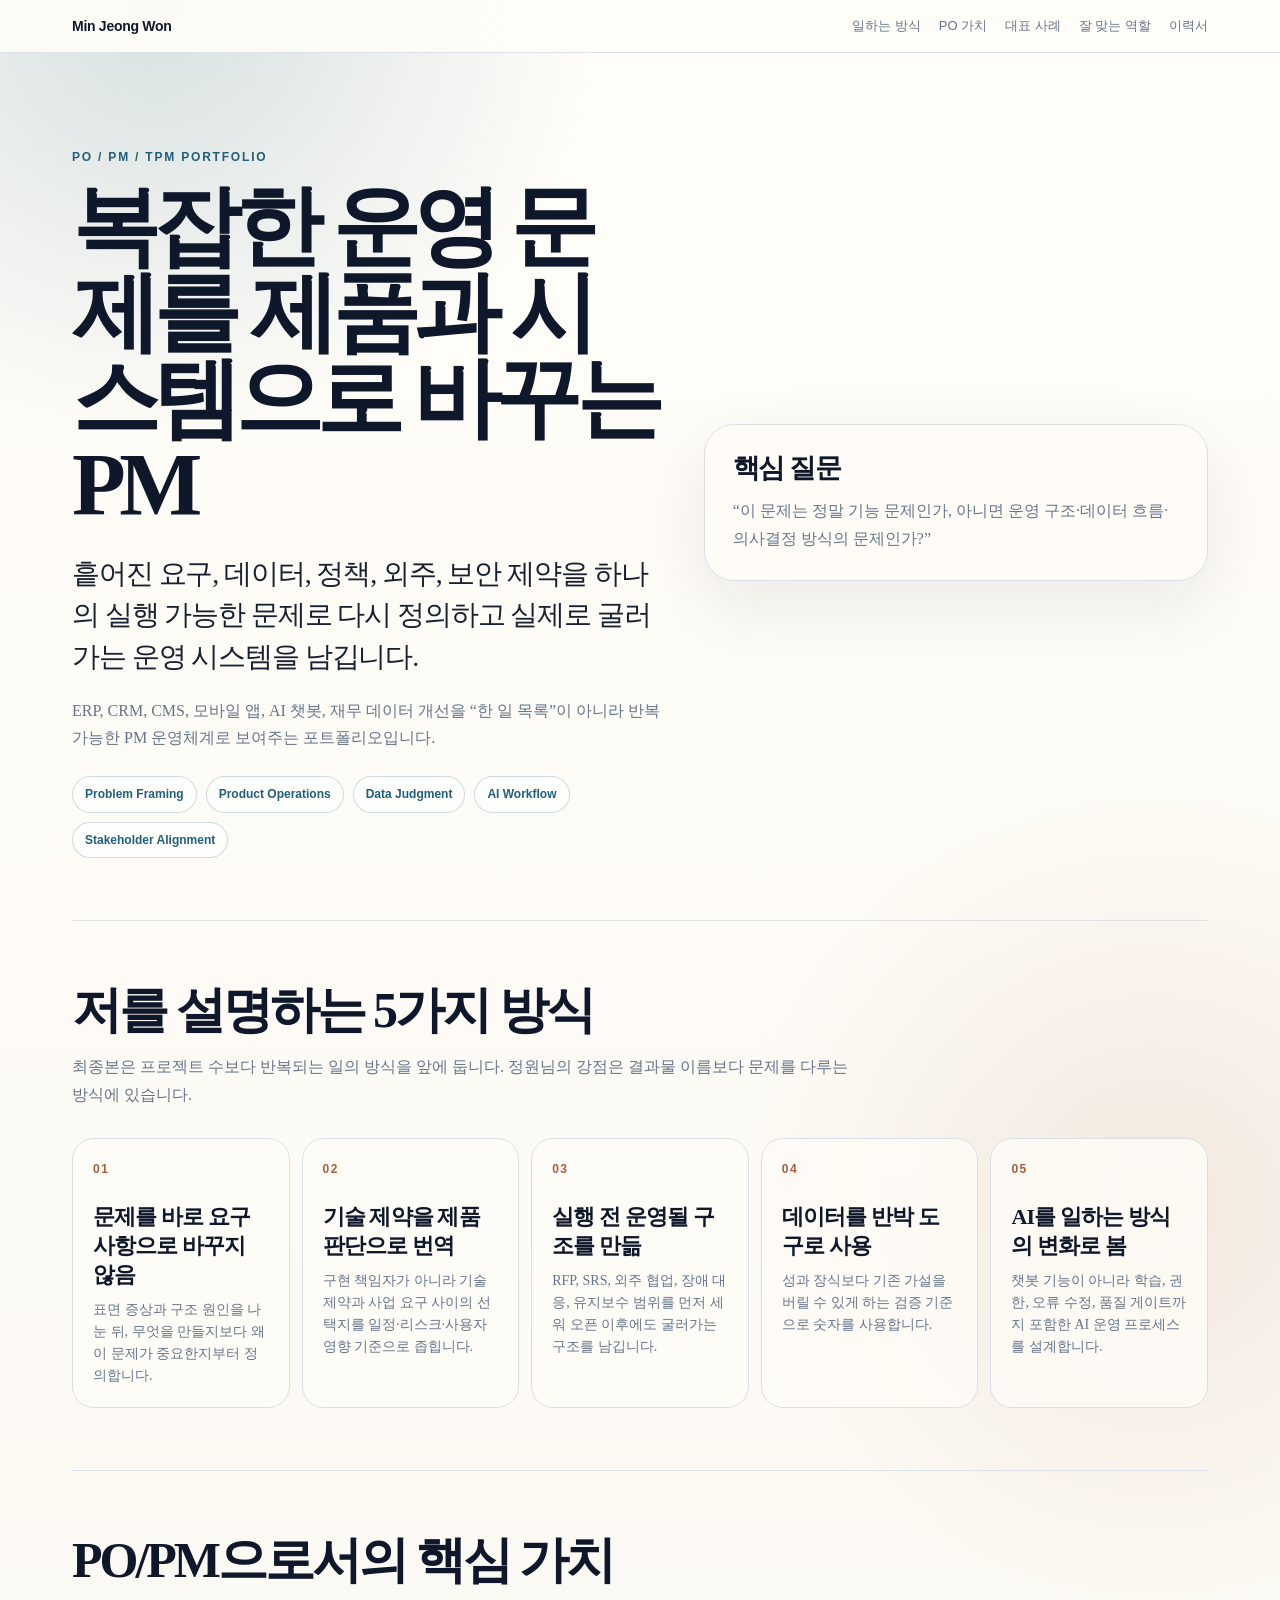
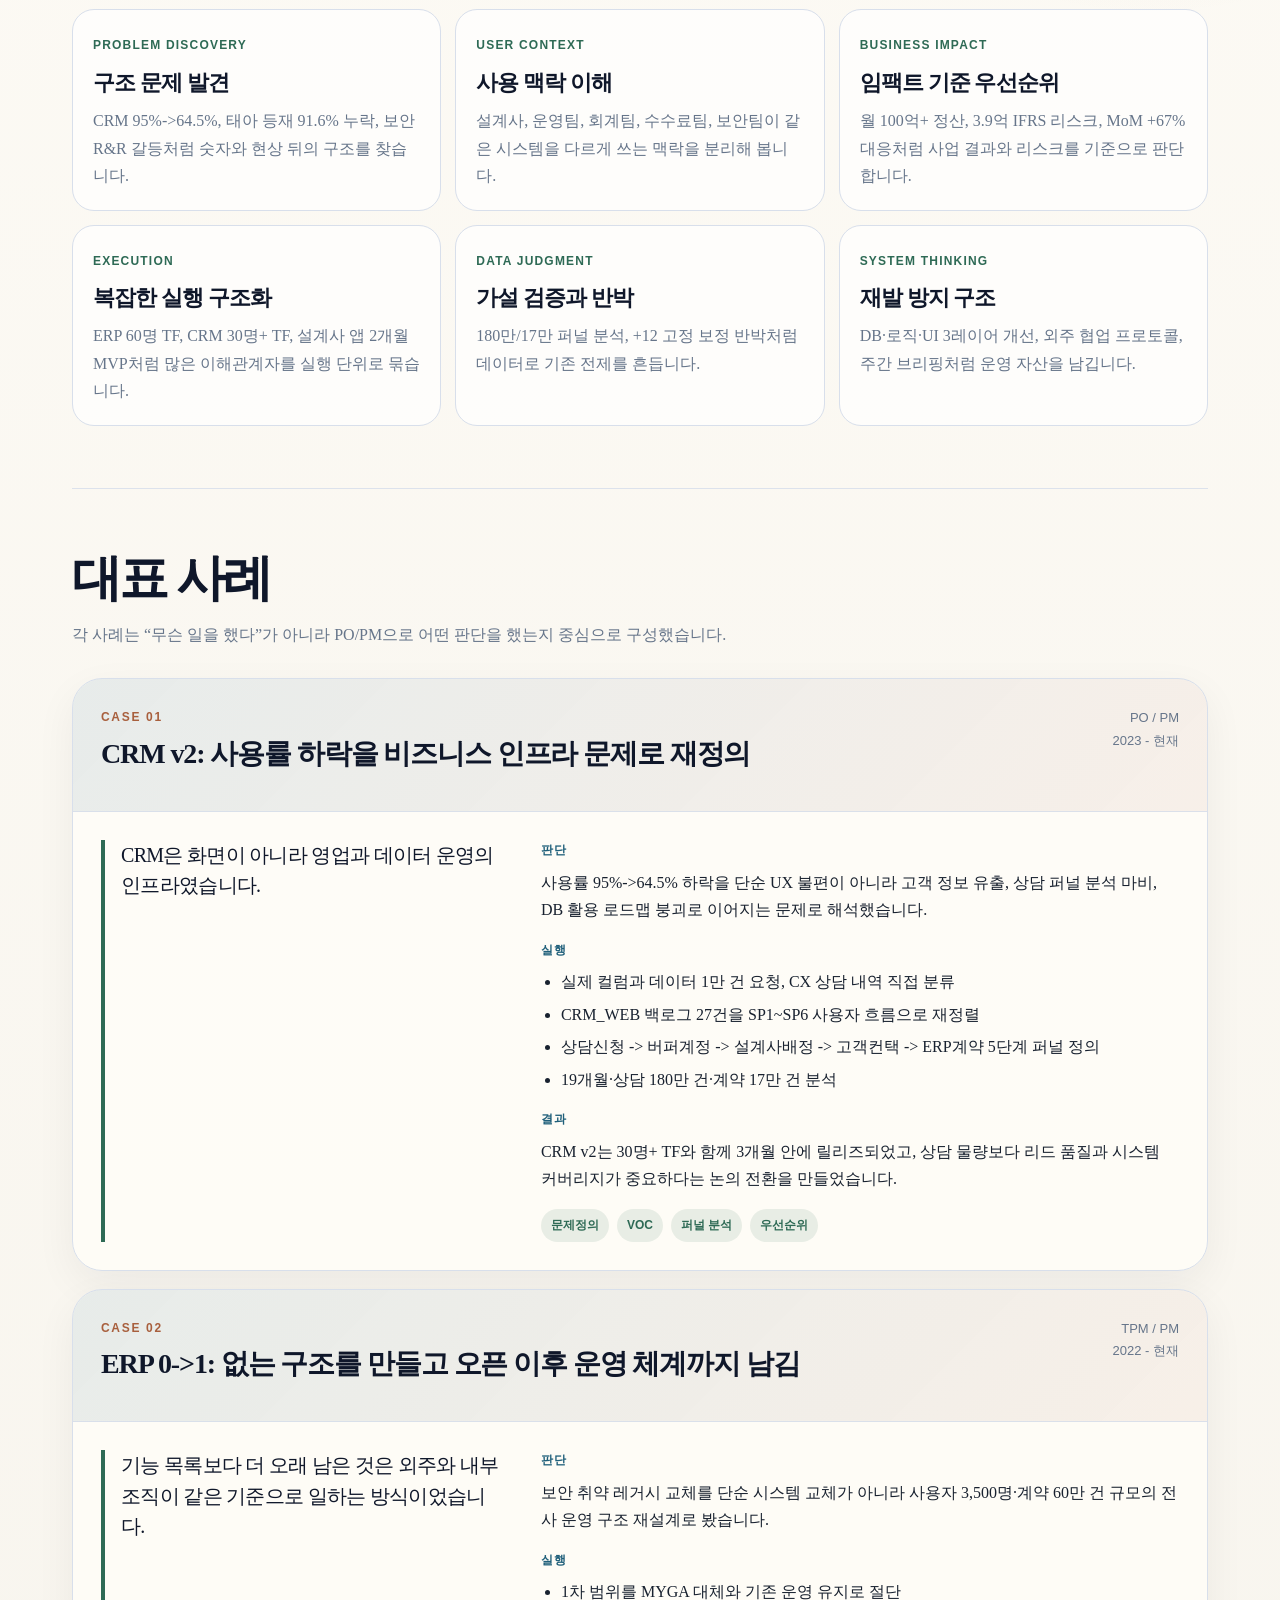
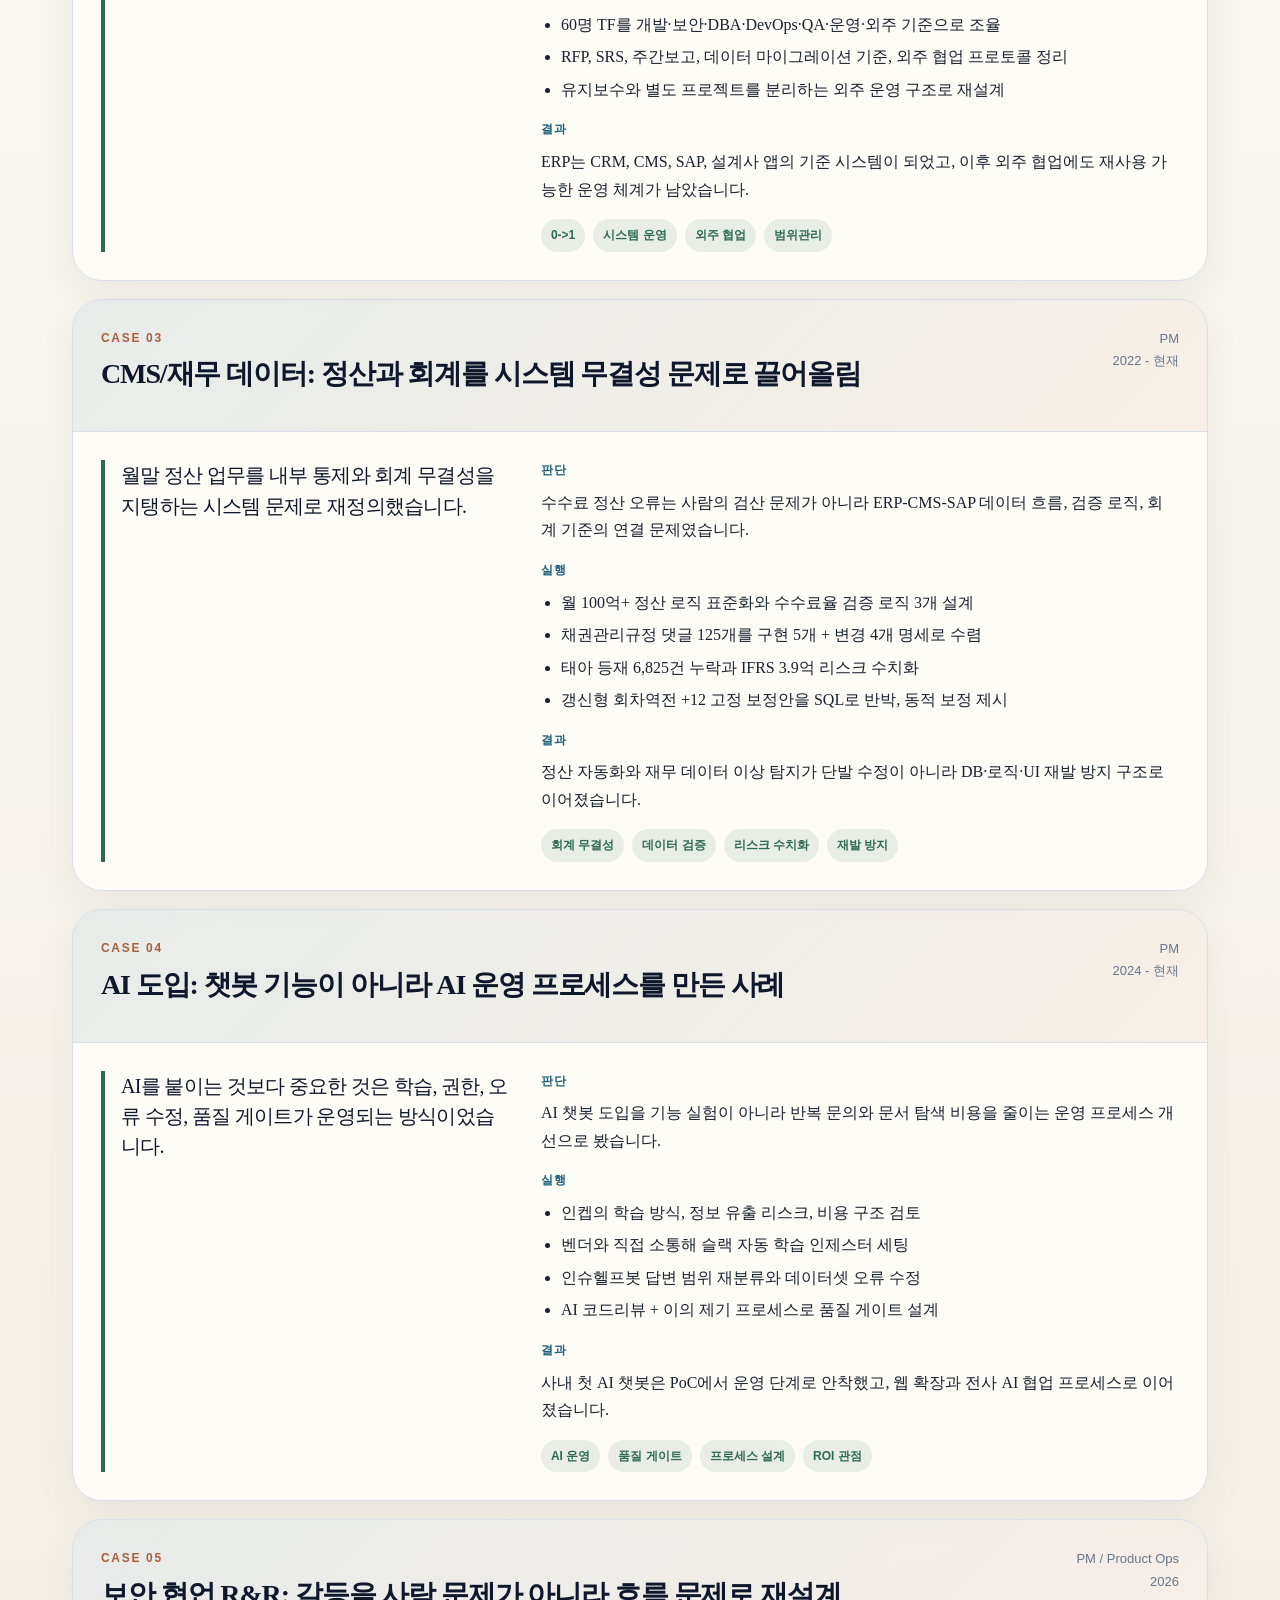
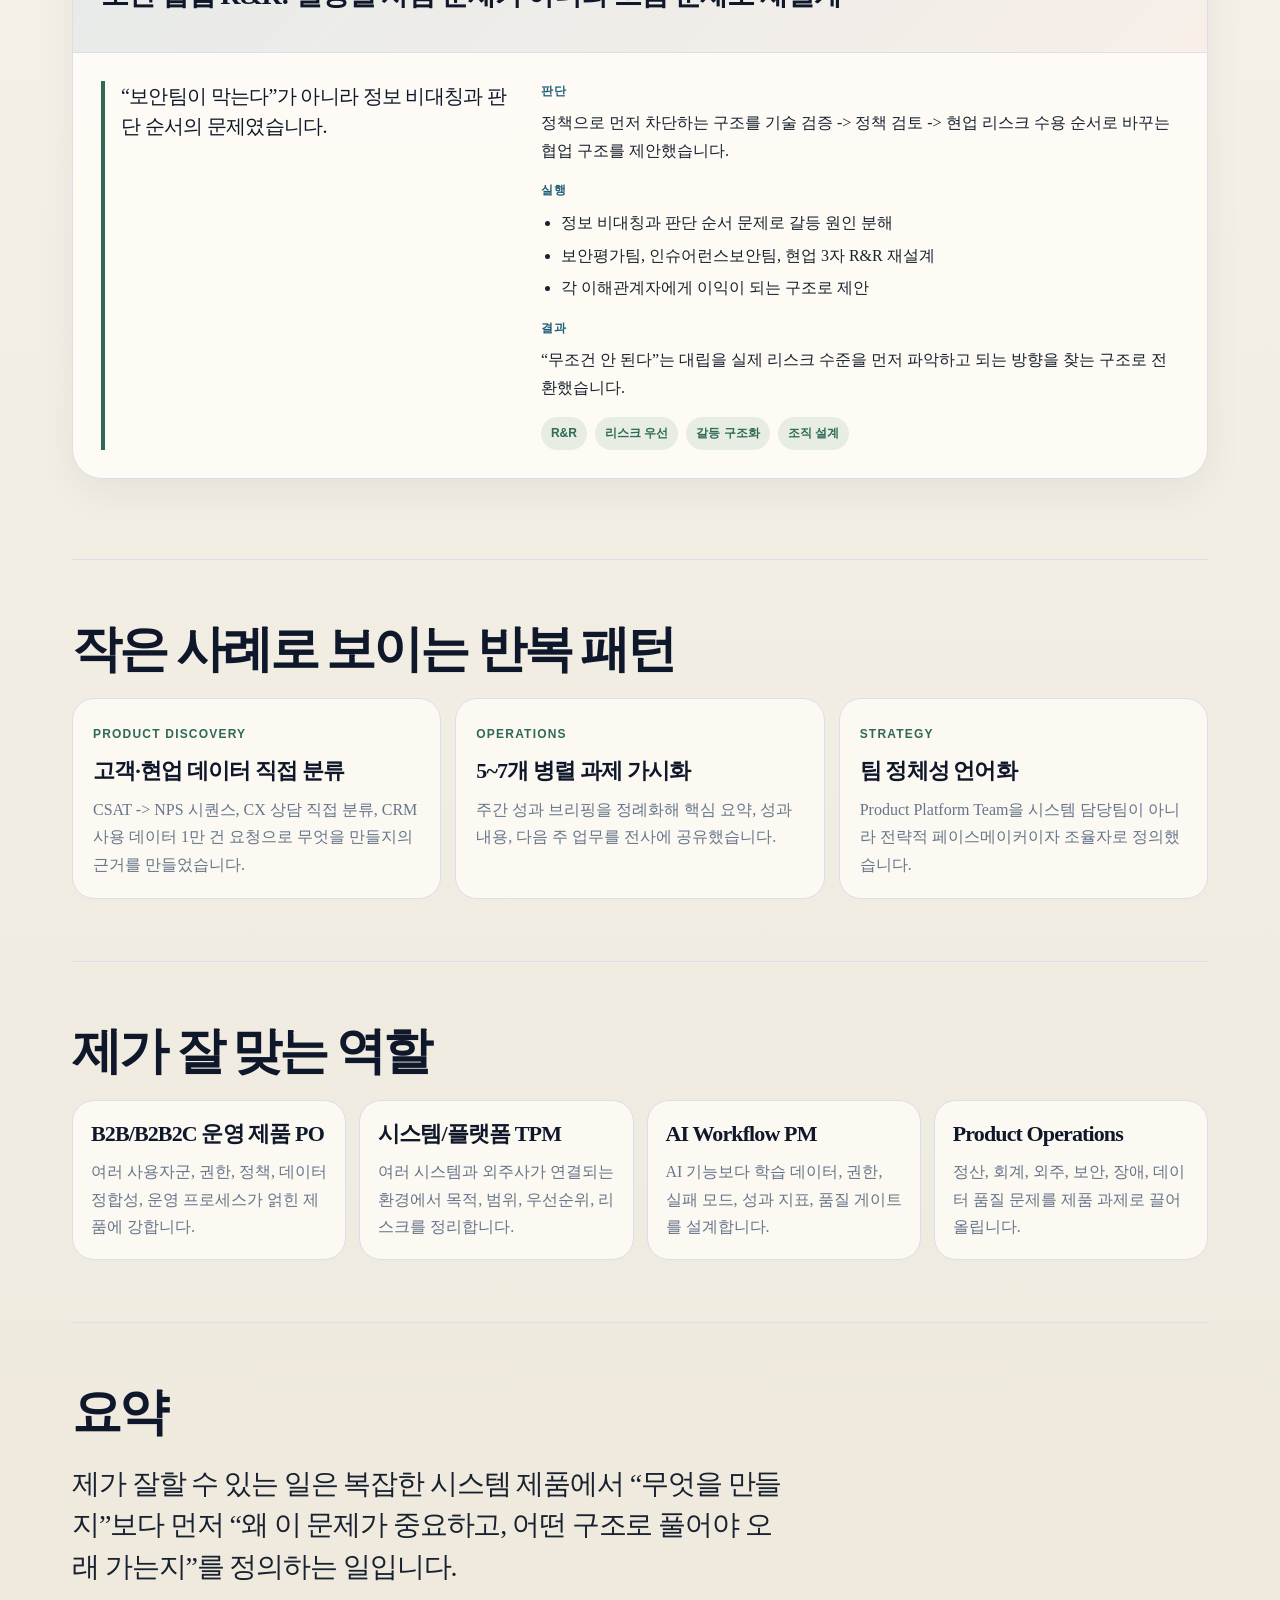
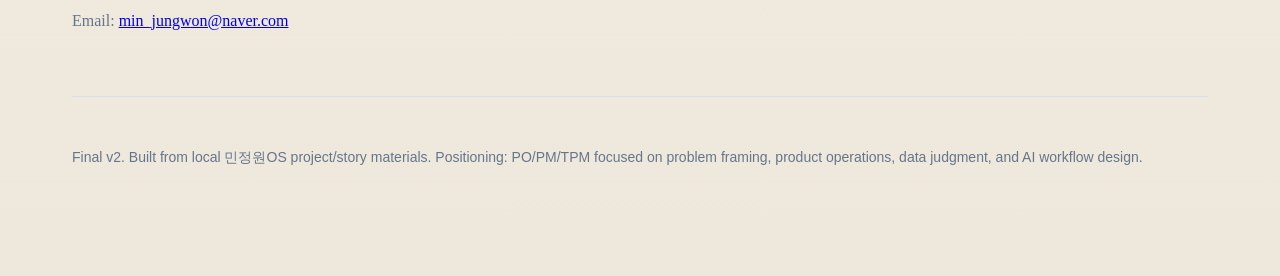
==== index.html @ 96d6f12c "Create portfolio site" ====
<!DOCTYPE html>
<html lang="ko">
<head>
  <meta charset="UTF-8">
  <meta name="viewport" content="width=device-width, initial-scale=1.0">
  <title>민정원 Product Portfolio</title>
  <style>
    :root {
      --ink: #18212f;
      --muted: #66758a;
      --line: #d8dfeb;
      --paper: #f7f4ed;
      --card: #fffdf8;
      --blue: #1f5f7a;
      --green: #2e6a55;
      --clay: #a85f3d;
      --dark: #0f172a;
    }
    * { box-sizing: border-box; }
    html { scroll-behavior: smooth; }
    body {
      margin: 0;
      color: var(--ink);
      background:
        radial-gradient(circle at 12% 0%, rgba(31, 95, 122, 0.18), transparent 28rem),
        radial-gradient(circle at 90% 18%, rgba(168, 95, 61, 0.12), transparent 26rem),
        linear-gradient(180deg, #fffdf8 0%, var(--paper) 58%, #eee8dc 100%);
      font-family: ui-serif, Georgia, "Apple SD Gothic Neo", "Noto Serif KR", serif;
      line-height: 1.72;
    }
    nav {
      position: sticky;
      top: 0;
      z-index: 20;
      border-bottom: 1px solid rgba(216, 223, 235, 0.9);
      background: rgba(255, 253, 248, 0.9);
      backdrop-filter: blur(18px);
    }
    .nav-inner {
      max-width: 1180px;
      margin: 0 auto;
      padding: 14px 22px;
      display: flex;
      justify-content: space-between;
      gap: 18px;
      align-items: center;
    }
    .brand, .links, .pill, .metric b, .label, .tag {
      font-family: ui-sans-serif, "Apple SD Gothic Neo", "Noto Sans KR", sans-serif;
    }
    .brand { font-size: 14px; font-weight: 900; letter-spacing: -0.02em; color: var(--dark); text-decoration: none; }
    .links { display: flex; gap: 18px; font-size: 13px; color: var(--muted); }
    .links a { color: inherit; text-decoration: none; }
    .links a:hover { color: var(--dark); }
    main { max-width: 1180px; margin: 0 auto; padding: 52px 22px 92px; }
    .hero {
      min-height: 72vh;
      display: grid;
      grid-template-columns: minmax(0, 1.08fr) minmax(300px, 0.92fr);
      gap: 40px;
      align-items: center;
      padding: 42px 0 62px;
    }
    .eyebrow {
      margin: 0 0 16px;
      color: var(--blue);
      font-family: ui-sans-serif, "Apple SD Gothic Neo", sans-serif;
      font-size: 12px;
      font-weight: 900;
      letter-spacing: 0.15em;
      text-transform: uppercase;
    }
    h1 {
      margin: 0;
      max-width: 760px;
      font-size: clamp(48px, 7vw, 88px);
      line-height: 0.98;
      letter-spacing: -0.075em;
      color: var(--dark);
    }
    .lead {
      margin: 24px 0 0;
      max-width: 720px;
      font-size: clamp(19px, 2.2vw, 28px);
      line-height: 1.48;
      letter-spacing: -0.04em;
    }
    .sublead { margin: 20px 0 0; max-width: 720px; color: var(--muted); font-size: 16px; }
    .hero-panel {
      border: 1px solid var(--line);
      background: rgba(255, 253, 248, 0.78);
      border-radius: 30px;
      padding: 28px;
      box-shadow: 0 24px 70px rgba(15, 23, 42, 0.08);
    }
    .hero-panel h2 {
      margin: 0 0 12px;
      font-size: 27px;
      line-height: 1.18;
      letter-spacing: -0.055em;
    }
    .hero-panel p { margin: 0; color: var(--muted); }
    .pill-row { display: flex; flex-wrap: wrap; gap: 9px; margin-top: 24px; }
    .pill {
      border: 1px solid rgba(31, 95, 122, 0.22);
      border-radius: 999px;
      padding: 7px 12px;
      background: rgba(255, 255, 255, 0.64);
      color: var(--blue);
      font-size: 12px;
      font-weight: 900;
    }
    section { padding: 62px 0; border-top: 1px solid rgba(216, 223, 235, 0.85); }
    h2 {
      margin: 0 0 22px;
      font-size: clamp(30px, 4vw, 50px);
      line-height: 1.08;
      letter-spacing: -0.06em;
      color: var(--dark);
    }
    h3 {
      margin: 0 0 10px;
      font-size: 22px;
      line-height: 1.32;
      letter-spacing: -0.04em;
      color: var(--dark);
    }
    .section-intro { max-width: 790px; margin: -6px 0 30px; color: var(--muted); }
    .principles {
      display: grid;
      grid-template-columns: repeat(5, minmax(0, 1fr));
      gap: 12px;
      counter-reset: item;
    }
    .principle {
      counter-increment: item;
      border: 1px solid var(--line);
      border-radius: 22px;
      background: rgba(255, 253, 248, 0.8);
      padding: 20px;
    }
    .principle::before {
      content: "0" counter(item);
      display: block;
      margin-bottom: 22px;
      color: var(--clay);
      font-family: ui-sans-serif, "Apple SD Gothic Neo", sans-serif;
      font-weight: 900;
      font-size: 12px;
      letter-spacing: 0.12em;
    }
    .principle p { margin: 0; color: var(--muted); font-size: 14px; line-height: 1.58; }
    .value-grid {
      display: grid;
      grid-template-columns: repeat(3, minmax(0, 1fr));
      gap: 14px;
    }
    .value {
      border: 1px solid var(--line);
      border-radius: 22px;
      background: rgba(255, 255, 255, 0.72);
      padding: 20px;
    }
    .label {
      display: inline-block;
      margin-bottom: 12px;
      color: var(--green);
      font-size: 12px;
      font-weight: 900;
      letter-spacing: 0.1em;
      text-transform: uppercase;
    }
    .value p { margin: 0; color: var(--muted); }
    .case {
      margin: 18px 0;
      border: 1px solid var(--line);
      border-radius: 30px;
      overflow: hidden;
      background: rgba(255, 253, 248, 0.9);
      box-shadow: 0 14px 42px rgba(15, 23, 42, 0.055);
    }
    .case-head {
      padding: 28px;
      display: grid;
      grid-template-columns: minmax(0, 1fr) auto;
      gap: 20px;
      background: linear-gradient(135deg, rgba(31, 95, 122, 0.1), rgba(168, 95, 61, 0.08));
      border-bottom: 1px solid rgba(216, 223, 235, 0.88);
    }
    .case-num {
      color: var(--clay);
      font-family: ui-sans-serif, "Apple SD Gothic Neo", sans-serif;
      font-size: 12px;
      font-weight: 900;
      letter-spacing: 0.14em;
      text-transform: uppercase;
    }
    .case-head h3 { margin-top: 8px; font-size: 28px; }
    .case-meta {
      color: var(--muted);
      text-align: right;
      font-family: ui-sans-serif, "Apple SD Gothic Neo", sans-serif;
      font-size: 13px;
      white-space: nowrap;
    }
    .case-body {
      display: grid;
      grid-template-columns: 0.78fr 1.22fr;
      gap: 32px;
      padding: 28px;
    }
    .thesis {
      border-left: 4px solid var(--green);
      padding-left: 16px;
      color: var(--dark);
      font-size: 20px;
      line-height: 1.52;
      letter-spacing: -0.035em;
    }
    .case-body h4 {
      margin: 0 0 8px;
      color: var(--blue);
      font-family: ui-sans-serif, "Apple SD Gothic Neo", sans-serif;
      font-size: 12px;
      font-weight: 900;
      letter-spacing: 0.1em;
      text-transform: uppercase;
    }
    .case-body p { margin: 0 0 16px; }
    .case-body ul { margin: 0 0 16px; padding-left: 20px; }
    .case-body li { margin: 5px 0; }
    .tags { display: flex; flex-wrap: wrap; gap: 8px; margin-top: 14px; }
    .tag {
      border-radius: 999px;
      background: rgba(46, 106, 85, 0.1);
      color: var(--green);
      padding: 6px 10px;
      font-size: 12px;
      font-weight: 800;
    }
    .mini-grid {
      display: grid;
      grid-template-columns: repeat(3, minmax(0, 1fr));
      gap: 14px;
    }
    .mini {
      border: 1px solid var(--line);
      border-radius: 22px;
      background: rgba(255, 253, 248, 0.78);
      padding: 20px;
    }
    .mini p { margin: 0; color: var(--muted); }
    .fit {
      display: grid;
      grid-template-columns: repeat(4, minmax(0, 1fr));
      gap: 13px;
    }
    .fit .mini { padding: 18px; }
    .footer {
      border-top: 1px solid var(--line);
      padding-top: 34px;
      color: var(--muted);
      font-family: ui-sans-serif, "Apple SD Gothic Neo", sans-serif;
      font-size: 14px;
    }
    @media (max-width: 980px) {
      .hero, .case-body { grid-template-columns: 1fr; }
      .principles { grid-template-columns: repeat(2, minmax(0, 1fr)); }
      .value-grid, .mini-grid, .fit { grid-template-columns: repeat(2, minmax(0, 1fr)); }
      .case-meta { text-align: left; }
    }
    @media (max-width: 640px) {
      main { padding-top: 24px; }
      .links { display: none; }
      .principles, .value-grid, .mini-grid, .fit { grid-template-columns: 1fr; }
      .case-head { grid-template-columns: 1fr; }
      .hero { min-height: auto; padding-top: 24px; }
    }
  </style>
</head>
<body>
  <nav>
    <div class="nav-inner">
      <a class="brand" href="#top">Min Jeong Won</a>
      <div class="links">
        <a href="#principles">일하는 방식</a>
        <a href="#value">PO 가치</a>
        <a href="#cases">대표 사례</a>
        <a href="#fit">잘 맞는 역할</a>
        <a href="resume/">이력서</a>
      </div>
    </div>
  </nav>

  <main id="top">
    <header class="hero">
      <div>
        <p class="eyebrow">PO / PM / TPM Portfolio</p>
        <h1>복잡한 운영 문제를 제품과 시스템으로 바꾸는 PM</h1>
        <p class="lead">흩어진 요구, 데이터, 정책, 외주, 보안 제약을 하나의 실행 가능한 문제로 다시 정의하고 실제로 굴러가는 운영 시스템을 남깁니다.</p>
        <p class="sublead">ERP, CRM, CMS, 모바일 앱, AI 챗봇, 재무 데이터 개선을 “한 일 목록”이 아니라 반복 가능한 PM 운영체계로 보여주는 포트폴리오입니다.</p>
        <div class="pill-row">
          <span class="pill">Problem Framing</span>
          <span class="pill">Product Operations</span>
          <span class="pill">Data Judgment</span>
          <span class="pill">AI Workflow</span>
          <span class="pill">Stakeholder Alignment</span>
        </div>
      </div>
      <aside class="hero-panel">
        <h2>핵심 질문</h2>
        <p>“이 문제는 정말 기능 문제인가, 아니면 운영 구조·데이터 흐름·의사결정 방식의 문제인가?”</p>
      </aside>
    </header>

    <section id="principles">
      <h2>저를 설명하는 5가지 방식</h2>
      <p class="section-intro">최종본은 프로젝트 수보다 반복되는 일의 방식을 앞에 둡니다. 정원님의 강점은 결과물 이름보다 문제를 다루는 방식에 있습니다.</p>
      <div class="principles">
        <article class="principle">
          <h3>문제를 바로 요구사항으로 바꾸지 않음</h3>
          <p>표면 증상과 구조 원인을 나눈 뒤, 무엇을 만들지보다 왜 이 문제가 중요한지부터 정의합니다.</p>
        </article>
        <article class="principle">
          <h3>기술 제약을 제품 판단으로 번역</h3>
          <p>구현 책임자가 아니라 기술 제약과 사업 요구 사이의 선택지를 일정·리스크·사용자 영향 기준으로 좁힙니다.</p>
        </article>
        <article class="principle">
          <h3>실행 전 운영될 구조를 만듦</h3>
          <p>RFP, SRS, 외주 협업, 장애 대응, 유지보수 범위를 먼저 세워 오픈 이후에도 굴러가는 구조를 남깁니다.</p>
        </article>
        <article class="principle">
          <h3>데이터를 반박 도구로 사용</h3>
          <p>성과 장식보다 기존 가설을 버릴 수 있게 하는 검증 기준으로 숫자를 사용합니다.</p>
        </article>
        <article class="principle">
          <h3>AI를 일하는 방식의 변화로 봄</h3>
          <p>챗봇 기능이 아니라 학습, 권한, 오류 수정, 품질 게이트까지 포함한 AI 운영 프로세스를 설계합니다.</p>
        </article>
      </div>
    </section>

    <section id="value">
      <h2>PO/PM으로서의 핵심 가치</h2>
      <div class="value-grid">
        <article class="value"><span class="label">Problem Discovery</span><h3>구조 문제 발견</h3><p>CRM 95%->64.5%, 태아 등재 91.6% 누락, 보안 R&R 갈등처럼 숫자와 현상 뒤의 구조를 찾습니다.</p></article>
        <article class="value"><span class="label">User Context</span><h3>사용 맥락 이해</h3><p>설계사, 운영팀, 회계팀, 수수료팀, 보안팀이 같은 시스템을 다르게 쓰는 맥락을 분리해 봅니다.</p></article>
        <article class="value"><span class="label">Business Impact</span><h3>임팩트 기준 우선순위</h3><p>월 100억+ 정산, 3.9억 IFRS 리스크, MoM +67% 대응처럼 사업 결과와 리스크를 기준으로 판단합니다.</p></article>
        <article class="value"><span class="label">Execution</span><h3>복잡한 실행 구조화</h3><p>ERP 60명 TF, CRM 30명+ TF, 설계사 앱 2개월 MVP처럼 많은 이해관계자를 실행 단위로 묶습니다.</p></article>
        <article class="value"><span class="label">Data Judgment</span><h3>가설 검증과 반박</h3><p>180만/17만 퍼널 분석, +12 고정 보정 반박처럼 데이터로 기존 전제를 흔듭니다.</p></article>
        <article class="value"><span class="label">System Thinking</span><h3>재발 방지 구조</h3><p>DB·로직·UI 3레이어 개선, 외주 협업 프로토콜, 주간 브리핑처럼 운영 자산을 남깁니다.</p></article>
      </div>
    </section>

    <section id="cases">
      <h2>대표 사례</h2>
      <p class="section-intro">각 사례는 “무슨 일을 했다”가 아니라 PO/PM으로 어떤 판단을 했는지 중심으로 구성했습니다.</p>

      <article class="case">
        <div class="case-head">
          <div><div class="case-num">Case 01</div><h3>CRM v2: 사용률 하락을 비즈니스 인프라 문제로 재정의</h3></div>
          <div class="case-meta">PO / PM<br>2023 - 현재</div>
        </div>
        <div class="case-body">
          <div class="thesis">CRM은 화면이 아니라 영업과 데이터 운영의 인프라였습니다.</div>
          <div>
            <h4>판단</h4>
            <p>사용률 95%->64.5% 하락을 단순 UX 불편이 아니라 고객 정보 유출, 상담 퍼널 분석 마비, DB 활용 로드맵 붕괴로 이어지는 문제로 해석했습니다.</p>
            <h4>실행</h4>
            <ul>
              <li>실제 컬럼과 데이터 1만 건 요청, CX 상담 내역 직접 분류</li>
              <li>CRM_WEB 백로그 27건을 SP1~SP6 사용자 흐름으로 재정렬</li>
              <li>상담신청 -> 버퍼계정 -> 설계사배정 -> 고객컨택 -> ERP계약 5단계 퍼널 정의</li>
              <li>19개월·상담 180만 건·계약 17만 건 분석</li>
            </ul>
            <h4>결과</h4>
            <p>CRM v2는 30명+ TF와 함께 3개월 안에 릴리즈되었고, 상담 물량보다 리드 품질과 시스템 커버리지가 중요하다는 논의 전환을 만들었습니다.</p>
            <div class="tags"><span class="tag">문제정의</span><span class="tag">VOC</span><span class="tag">퍼널 분석</span><span class="tag">우선순위</span></div>
          </div>
        </div>
      </article>

      <article class="case">
        <div class="case-head">
          <div><div class="case-num">Case 02</div><h3>ERP 0->1: 없는 구조를 만들고 오픈 이후 운영 체계까지 남김</h3></div>
          <div class="case-meta">TPM / PM<br>2022 - 현재</div>
        </div>
        <div class="case-body">
          <div class="thesis">기능 목록보다 더 오래 남은 것은 외주와 내부 조직이 같은 기준으로 일하는 방식이었습니다.</div>
          <div>
            <h4>판단</h4>
            <p>보안 취약 레거시 교체를 단순 시스템 교체가 아니라 사용자 3,500명·계약 60만 건 규모의 전사 운영 구조 재설계로 봤습니다.</p>
            <h4>실행</h4>
            <ul>
              <li>1차 범위를 MYGA 대체와 기존 운영 유지로 절단</li>
              <li>60명 TF를 개발·보안·DBA·DevOps·QA·운영·외주 기준으로 조율</li>
              <li>RFP, SRS, 주간보고, 데이터 마이그레이션 기준, 외주 협업 프로토콜 정리</li>
              <li>유지보수와 별도 프로젝트를 분리하는 외주 운영 구조로 재설계</li>
            </ul>
            <h4>결과</h4>
            <p>ERP는 CRM, CMS, SAP, 설계사 앱의 기준 시스템이 되었고, 이후 외주 협업에도 재사용 가능한 운영 체계가 남았습니다.</p>
            <div class="tags"><span class="tag">0->1</span><span class="tag">시스템 운영</span><span class="tag">외주 협업</span><span class="tag">범위관리</span></div>
          </div>
        </div>
      </article>

      <article class="case">
        <div class="case-head">
          <div><div class="case-num">Case 03</div><h3>CMS/재무 데이터: 정산과 회계를 시스템 무결성 문제로 끌어올림</h3></div>
          <div class="case-meta">PM<br>2022 - 현재</div>
        </div>
        <div class="case-body">
          <div class="thesis">월말 정산 업무를 내부 통제와 회계 무결성을 지탱하는 시스템 문제로 재정의했습니다.</div>
          <div>
            <h4>판단</h4>
            <p>수수료 정산 오류는 사람의 검산 문제가 아니라 ERP-CMS-SAP 데이터 흐름, 검증 로직, 회계 기준의 연결 문제였습니다.</p>
            <h4>실행</h4>
            <ul>
              <li>월 100억+ 정산 로직 표준화와 수수료율 검증 로직 3개 설계</li>
              <li>채권관리규정 댓글 125개를 구현 5개 + 변경 4개 명세로 수렴</li>
              <li>태아 등재 6,825건 누락과 IFRS 3.9억 리스크 수치화</li>
              <li>갱신형 회차역전 +12 고정 보정안을 SQL로 반박, 동적 보정 제시</li>
            </ul>
            <h4>결과</h4>
            <p>정산 자동화와 재무 데이터 이상 탐지가 단발 수정이 아니라 DB·로직·UI 재발 방지 구조로 이어졌습니다.</p>
            <div class="tags"><span class="tag">회계 무결성</span><span class="tag">데이터 검증</span><span class="tag">리스크 수치화</span><span class="tag">재발 방지</span></div>
          </div>
        </div>
      </article>

      <article class="case">
        <div class="case-head">
          <div><div class="case-num">Case 04</div><h3>AI 도입: 챗봇 기능이 아니라 AI 운영 프로세스를 만든 사례</h3></div>
          <div class="case-meta">PM<br>2024 - 현재</div>
        </div>
        <div class="case-body">
          <div class="thesis">AI를 붙이는 것보다 중요한 것은 학습, 권한, 오류 수정, 품질 게이트가 운영되는 방식이었습니다.</div>
          <div>
            <h4>판단</h4>
            <p>AI 챗봇 도입을 기능 실험이 아니라 반복 문의와 문서 탐색 비용을 줄이는 운영 프로세스 개선으로 봤습니다.</p>
            <h4>실행</h4>
            <ul>
              <li>인켑의 학습 방식, 정보 유출 리스크, 비용 구조 검토</li>
              <li>벤더와 직접 소통해 슬랙 자동 학습 인제스터 세팅</li>
              <li>인슈헬프봇 답변 범위 재분류와 데이터셋 오류 수정</li>
              <li>AI 코드리뷰 + 이의 제기 프로세스로 품질 게이트 설계</li>
            </ul>
            <h4>결과</h4>
            <p>사내 첫 AI 챗봇은 PoC에서 운영 단계로 안착했고, 웹 확장과 전사 AI 협업 프로세스로 이어졌습니다.</p>
            <div class="tags"><span class="tag">AI 운영</span><span class="tag">품질 게이트</span><span class="tag">프로세스 설계</span><span class="tag">ROI 관점</span></div>
          </div>
        </div>
      </article>

      <article class="case">
        <div class="case-head">
          <div><div class="case-num">Case 05</div><h3>보안 협업 R&R: 갈등을 사람 문제가 아니라 흐름 문제로 재설계</h3></div>
          <div class="case-meta">PM / Product Ops<br>2026</div>
        </div>
        <div class="case-body">
          <div class="thesis">“보안팀이 막는다”가 아니라 정보 비대칭과 판단 순서의 문제였습니다.</div>
          <div>
            <h4>판단</h4>
            <p>정책으로 먼저 차단하는 구조를 기술 검증 -> 정책 검토 -> 현업 리스크 수용 순서로 바꾸는 협업 구조를 제안했습니다.</p>
            <h4>실행</h4>
            <ul>
              <li>정보 비대칭과 판단 순서 문제로 갈등 원인 분해</li>
              <li>보안평가팀, 인슈어런스보안팀, 현업 3자 R&R 재설계</li>
              <li>각 이해관계자에게 이익이 되는 구조로 제안</li>
            </ul>
            <h4>결과</h4>
            <p>“무조건 안 된다”는 대립을 실제 리스크 수준을 먼저 파악하고 되는 방향을 찾는 구조로 전환했습니다.</p>
            <div class="tags"><span class="tag">R&R</span><span class="tag">리스크 우선</span><span class="tag">갈등 구조화</span><span class="tag">조직 설계</span></div>
          </div>
        </div>
      </article>
    </section>

    <section>
      <h2>작은 사례로 보이는 반복 패턴</h2>
      <div class="mini-grid">
        <article class="mini"><span class="label">Product Discovery</span><h3>고객·현업 데이터 직접 분류</h3><p>CSAT -> NPS 시퀀스, CX 상담 직접 분류, CRM 사용 데이터 1만 건 요청으로 무엇을 만들지의 근거를 만들었습니다.</p></article>
        <article class="mini"><span class="label">Operations</span><h3>5~7개 병렬 과제 가시화</h3><p>주간 성과 브리핑을 정례화해 핵심 요약, 성과 내용, 다음 주 업무를 전사에 공유했습니다.</p></article>
        <article class="mini"><span class="label">Strategy</span><h3>팀 정체성 언어화</h3><p>Product Platform Team을 시스템 담당팀이 아니라 전략적 페이스메이커이자 조율자로 정의했습니다.</p></article>
      </div>
    </section>

    <section id="fit">
      <h2>제가 잘 맞는 역할</h2>
      <div class="fit">
        <article class="mini"><h3>B2B/B2B2C 운영 제품 PO</h3><p>여러 사용자군, 권한, 정책, 데이터 정합성, 운영 프로세스가 얽힌 제품에 강합니다.</p></article>
        <article class="mini"><h3>시스템/플랫폼 TPM</h3><p>여러 시스템과 외주사가 연결되는 환경에서 목적, 범위, 우선순위, 리스크를 정리합니다.</p></article>
        <article class="mini"><h3>AI Workflow PM</h3><p>AI 기능보다 학습 데이터, 권한, 실패 모드, 성과 지표, 품질 게이트를 설계합니다.</p></article>
        <article class="mini"><h3>Product Operations</h3><p>정산, 회계, 외주, 보안, 장애, 데이터 품질 문제를 제품 과제로 끌어올립니다.</p></article>
      </div>
    </section>

    <section>
      <h2>요약</h2>
      <p class="lead">제가 잘할 수 있는 일은 복잡한 시스템 제품에서 “무엇을 만들지”보다 먼저 “왜 이 문제가 중요하고, 어떤 구조로 풀어야 오래 가는지”를 정의하는 일입니다.</p>
      <p class="sublead">Email: <a href="mailto:min_jungwon@naver.com">min_jungwon@naver.com</a></p>
    </section>

    <footer class="footer">
      <p>Final v2. Built from local 민정원OS project/story materials. Positioning: PO/PM/TPM focused on problem framing, product operations, data judgment, and AI workflow design.</p>
    </footer>
  </main>
</body>
</html>
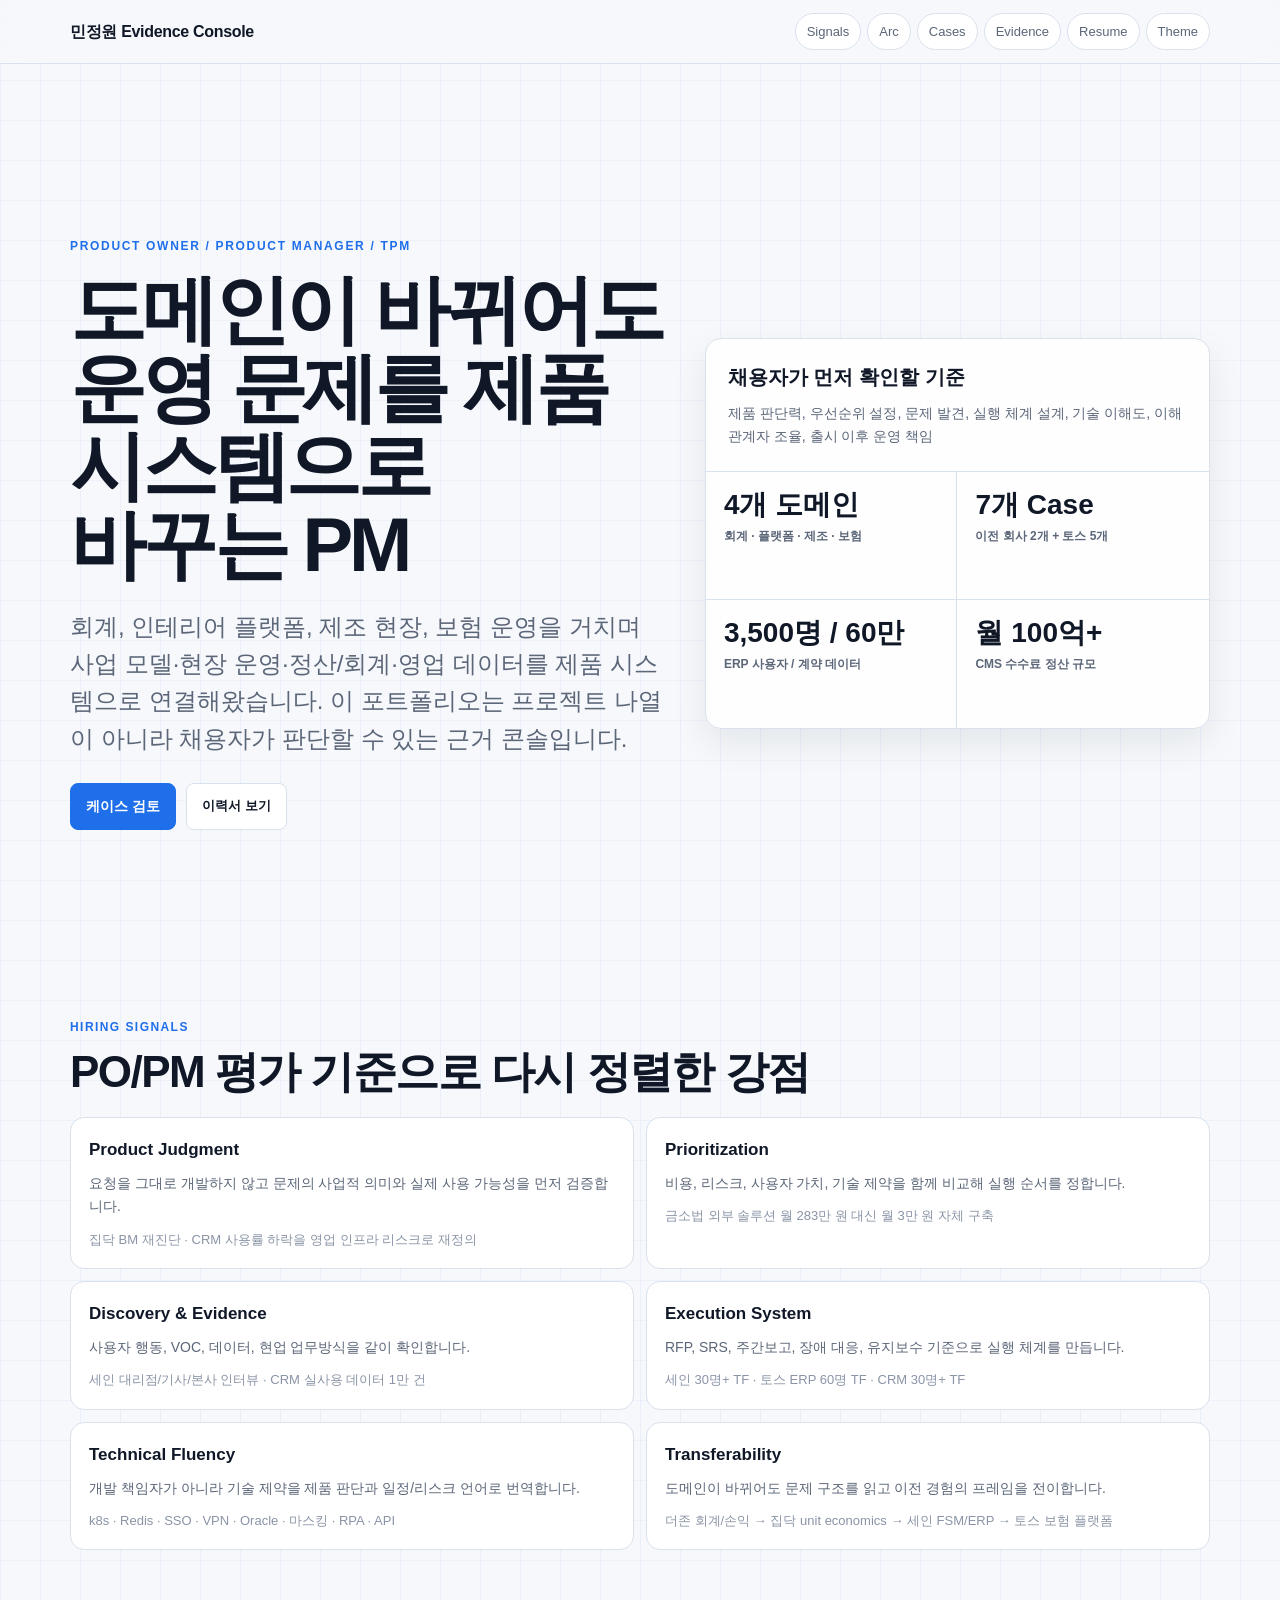
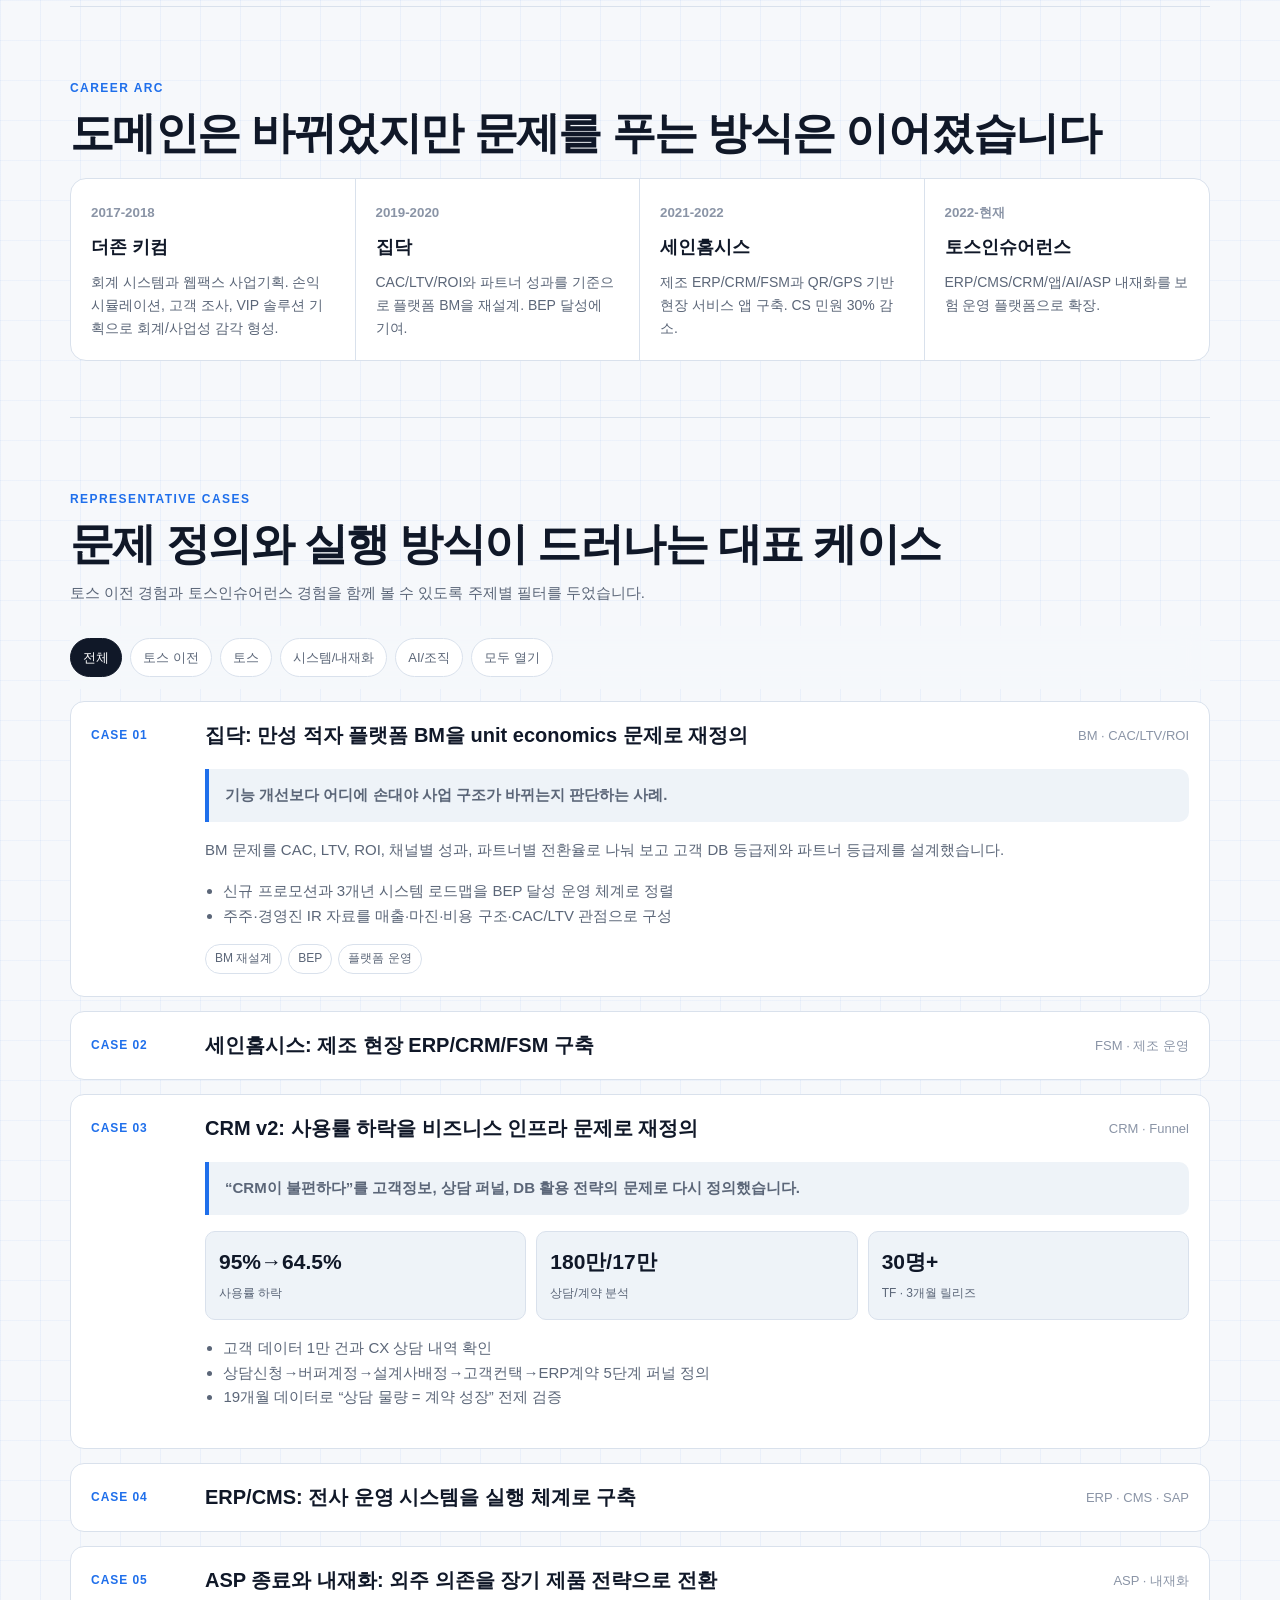
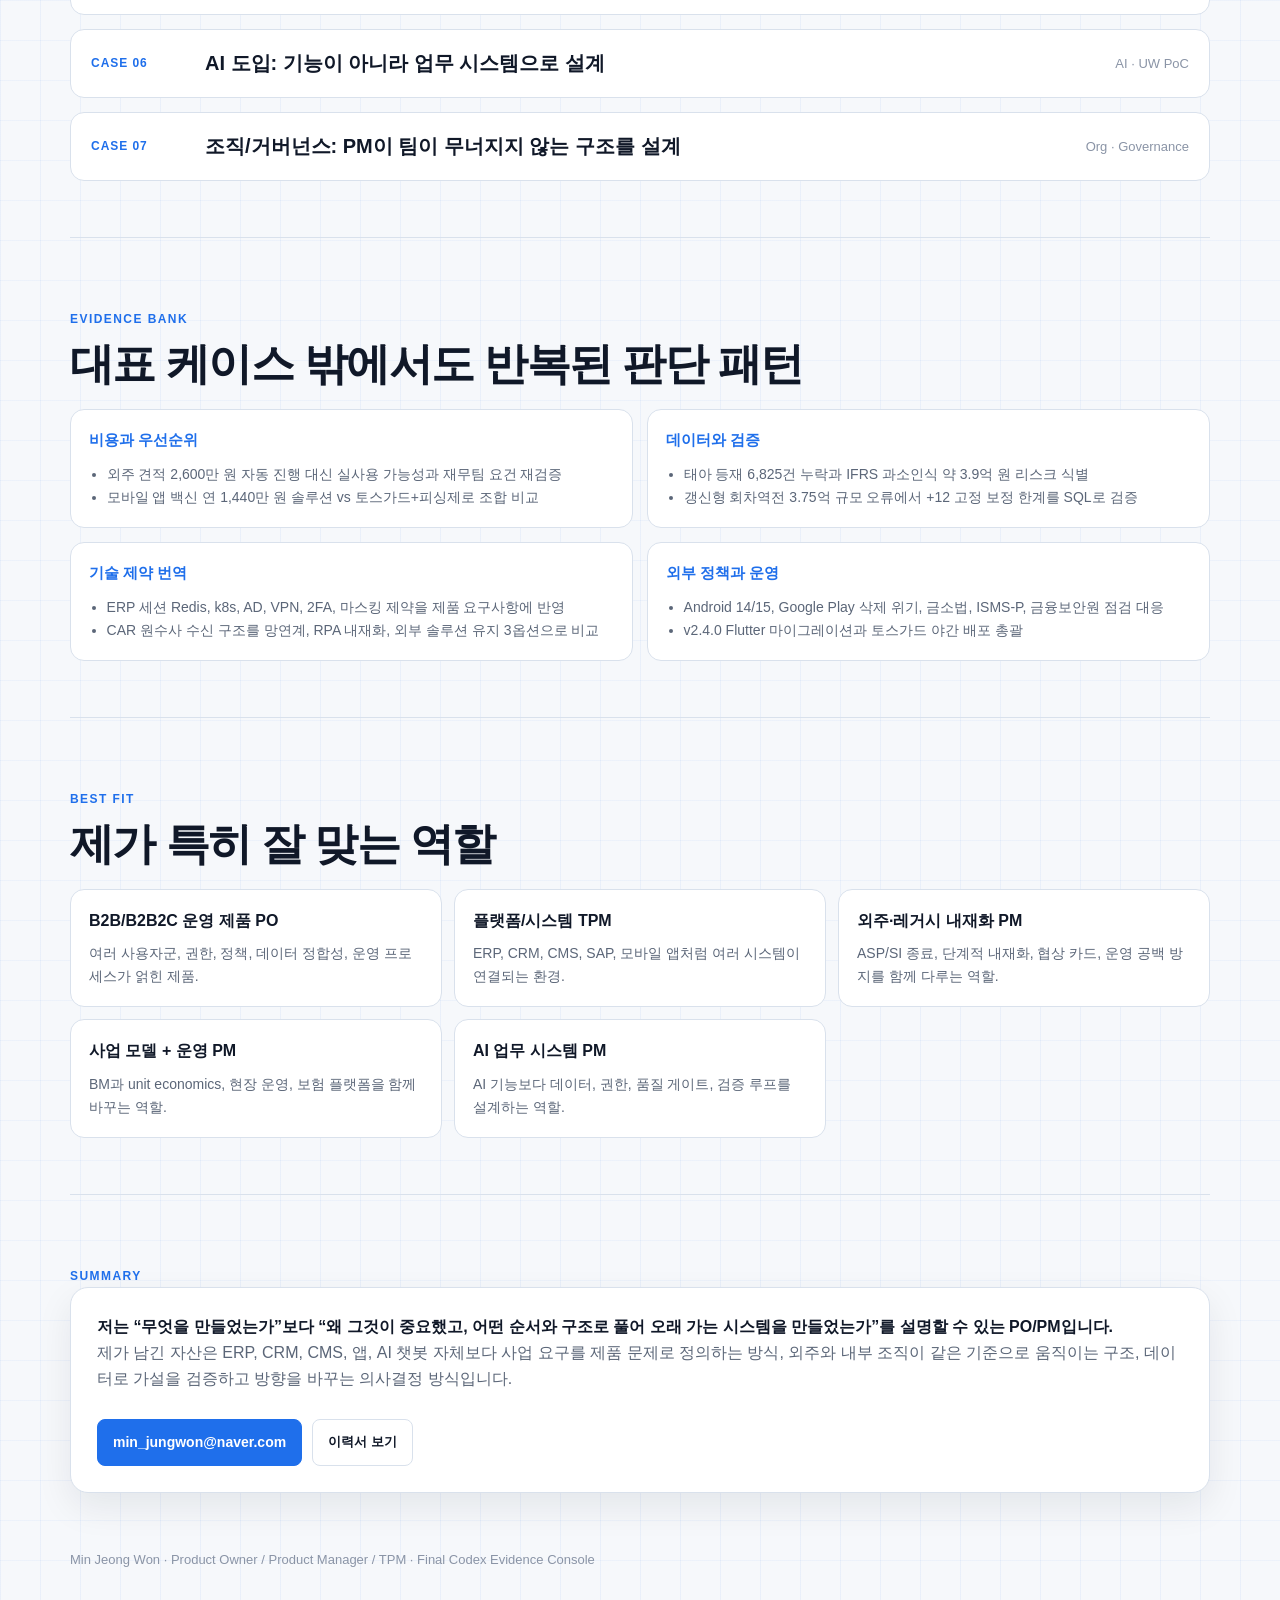
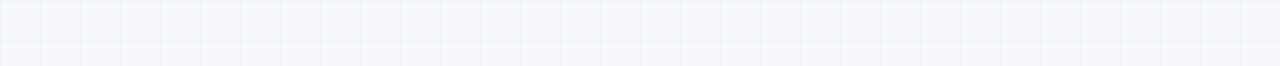
==== commit 688519b8: "Publish Evidence Console v6" ====
--- a/index.html
+++ b/index.html
@@ -1,509 +1,505 @@
-<!DOCTYPE html>
+<!doctype html>
 <html lang="ko">
 <head>
-  <meta charset="UTF-8">
-  <meta name="viewport" content="width=device-width, initial-scale=1.0">
-  <title>민정원 Product Portfolio</title>
-  <style>
-    :root {
-      --ink: #18212f;
-      --muted: #66758a;
-      --line: #d8dfeb;
-      --paper: #f7f4ed;
-      --card: #fffdf8;
-      --blue: #1f5f7a;
-      --green: #2e6a55;
-      --clay: #a85f3d;
-      --dark: #0f172a;
-    }
-    * { box-sizing: border-box; }
-    html { scroll-behavior: smooth; }
-    body {
-      margin: 0;
-      color: var(--ink);
-      background:
-        radial-gradient(circle at 12% 0%, rgba(31, 95, 122, 0.18), transparent 28rem),
-        radial-gradient(circle at 90% 18%, rgba(168, 95, 61, 0.12), transparent 26rem),
-        linear-gradient(180deg, #fffdf8 0%, var(--paper) 58%, #eee8dc 100%);
-      font-family: ui-serif, Georgia, "Apple SD Gothic Neo", "Noto Serif KR", serif;
-      line-height: 1.72;
-    }
-    nav {
-      position: sticky;
-      top: 0;
-      z-index: 20;
-      border-bottom: 1px solid rgba(216, 223, 235, 0.9);
-      background: rgba(255, 253, 248, 0.9);
-      backdrop-filter: blur(18px);
-    }
-    .nav-inner {
-      max-width: 1180px;
-      margin: 0 auto;
-      padding: 14px 22px;
-      display: flex;
-      justify-content: space-between;
-      gap: 18px;
-      align-items: center;
-    }
-    .brand, .links, .pill, .metric b, .label, .tag {
-      font-family: ui-sans-serif, "Apple SD Gothic Neo", "Noto Sans KR", sans-serif;
-    }
-    .brand { font-size: 14px; font-weight: 900; letter-spacing: -0.02em; color: var(--dark); text-decoration: none; }
-    .links { display: flex; gap: 18px; font-size: 13px; color: var(--muted); }
-    .links a { color: inherit; text-decoration: none; }
-    .links a:hover { color: var(--dark); }
-    main { max-width: 1180px; margin: 0 auto; padding: 52px 22px 92px; }
-    .hero {
-      min-height: 72vh;
-      display: grid;
-      grid-template-columns: minmax(0, 1.08fr) minmax(300px, 0.92fr);
-      gap: 40px;
-      align-items: center;
-      padding: 42px 0 62px;
-    }
-    .eyebrow {
-      margin: 0 0 16px;
-      color: var(--blue);
-      font-family: ui-sans-serif, "Apple SD Gothic Neo", sans-serif;
-      font-size: 12px;
-      font-weight: 900;
-      letter-spacing: 0.15em;
-      text-transform: uppercase;
-    }
-    h1 {
-      margin: 0;
-      max-width: 760px;
-      font-size: clamp(48px, 7vw, 88px);
-      line-height: 0.98;
-      letter-spacing: -0.075em;
-      color: var(--dark);
-    }
-    .lead {
-      margin: 24px 0 0;
-      max-width: 720px;
-      font-size: clamp(19px, 2.2vw, 28px);
-      line-height: 1.48;
-      letter-spacing: -0.04em;
-    }
-    .sublead { margin: 20px 0 0; max-width: 720px; color: var(--muted); font-size: 16px; }
-    .hero-panel {
-      border: 1px solid var(--line);
-      background: rgba(255, 253, 248, 0.78);
-      border-radius: 30px;
-      padding: 28px;
-      box-shadow: 0 24px 70px rgba(15, 23, 42, 0.08);
-    }
-    .hero-panel h2 {
-      margin: 0 0 12px;
-      font-size: 27px;
-      line-height: 1.18;
-      letter-spacing: -0.055em;
-    }
-    .hero-panel p { margin: 0; color: var(--muted); }
-    .pill-row { display: flex; flex-wrap: wrap; gap: 9px; margin-top: 24px; }
-    .pill {
-      border: 1px solid rgba(31, 95, 122, 0.22);
-      border-radius: 999px;
-      padding: 7px 12px;
-      background: rgba(255, 255, 255, 0.64);
-      color: var(--blue);
-      font-size: 12px;
-      font-weight: 900;
-    }
-    section { padding: 62px 0; border-top: 1px solid rgba(216, 223, 235, 0.85); }
-    h2 {
-      margin: 0 0 22px;
-      font-size: clamp(30px, 4vw, 50px);
-      line-height: 1.08;
-      letter-spacing: -0.06em;
-      color: var(--dark);
-    }
-    h3 {
-      margin: 0 0 10px;
-      font-size: 22px;
-      line-height: 1.32;
-      letter-spacing: -0.04em;
-      color: var(--dark);
-    }
-    .section-intro { max-width: 790px; margin: -6px 0 30px; color: var(--muted); }
-    .principles {
-      display: grid;
-      grid-template-columns: repeat(5, minmax(0, 1fr));
-      gap: 12px;
-      counter-reset: item;
-    }
-    .principle {
-      counter-increment: item;
-      border: 1px solid var(--line);
-      border-radius: 22px;
-      background: rgba(255, 253, 248, 0.8);
-      padding: 20px;
-    }
-    .principle::before {
-      content: "0" counter(item);
-      display: block;
-      margin-bottom: 22px;
-      color: var(--clay);
-      font-family: ui-sans-serif, "Apple SD Gothic Neo", sans-serif;
-      font-weight: 900;
-      font-size: 12px;
-      letter-spacing: 0.12em;
-    }
-    .principle p { margin: 0; color: var(--muted); font-size: 14px; line-height: 1.58; }
-    .value-grid {
-      display: grid;
-      grid-template-columns: repeat(3, minmax(0, 1fr));
-      gap: 14px;
-    }
-    .value {
-      border: 1px solid var(--line);
-      border-radius: 22px;
-      background: rgba(255, 255, 255, 0.72);
-      padding: 20px;
-    }
-    .label {
-      display: inline-block;
-      margin-bottom: 12px;
-      color: var(--green);
-      font-size: 12px;
-      font-weight: 900;
-      letter-spacing: 0.1em;
-      text-transform: uppercase;
-    }
-    .value p { margin: 0; color: var(--muted); }
-    .case {
-      margin: 18px 0;
-      border: 1px solid var(--line);
-      border-radius: 30px;
-      overflow: hidden;
-      background: rgba(255, 253, 248, 0.9);
-      box-shadow: 0 14px 42px rgba(15, 23, 42, 0.055);
-    }
-    .case-head {
-      padding: 28px;
-      display: grid;
-      grid-template-columns: minmax(0, 1fr) auto;
-      gap: 20px;
-      background: linear-gradient(135deg, rgba(31, 95, 122, 0.1), rgba(168, 95, 61, 0.08));
-      border-bottom: 1px solid rgba(216, 223, 235, 0.88);
-    }
-    .case-num {
-      color: var(--clay);
-      font-family: ui-sans-serif, "Apple SD Gothic Neo", sans-serif;
-      font-size: 12px;
-      font-weight: 900;
-      letter-spacing: 0.14em;
-      text-transform: uppercase;
-    }
-    .case-head h3 { margin-top: 8px; font-size: 28px; }
-    .case-meta {
-      color: var(--muted);
-      text-align: right;
-      font-family: ui-sans-serif, "Apple SD Gothic Neo", sans-serif;
-      font-size: 13px;
-      white-space: nowrap;
-    }
-    .case-body {
-      display: grid;
-      grid-template-columns: 0.78fr 1.22fr;
-      gap: 32px;
-      padding: 28px;
-    }
-    .thesis {
-      border-left: 4px solid var(--green);
-      padding-left: 16px;
-      color: var(--dark);
-      font-size: 20px;
-      line-height: 1.52;
-      letter-spacing: -0.035em;
-    }
-    .case-body h4 {
-      margin: 0 0 8px;
-      color: var(--blue);
-      font-family: ui-sans-serif, "Apple SD Gothic Neo", sans-serif;
-      font-size: 12px;
-      font-weight: 900;
-      letter-spacing: 0.1em;
-      text-transform: uppercase;
-    }
-    .case-body p { margin: 0 0 16px; }
-    .case-body ul { margin: 0 0 16px; padding-left: 20px; }
-    .case-body li { margin: 5px 0; }
-    .tags { display: flex; flex-wrap: wrap; gap: 8px; margin-top: 14px; }
-    .tag {
-      border-radius: 999px;
-      background: rgba(46, 106, 85, 0.1);
-      color: var(--green);
-      padding: 6px 10px;
-      font-size: 12px;
-      font-weight: 800;
-    }
-    .mini-grid {
-      display: grid;
-      grid-template-columns: repeat(3, minmax(0, 1fr));
-      gap: 14px;
-    }
-    .mini {
-      border: 1px solid var(--line);
-      border-radius: 22px;
-      background: rgba(255, 253, 248, 0.78);
-      padding: 20px;
-    }
-    .mini p { margin: 0; color: var(--muted); }
-    .fit {
-      display: grid;
-      grid-template-columns: repeat(4, minmax(0, 1fr));
-      gap: 13px;
-    }
-    .fit .mini { padding: 18px; }
-    .footer {
-      border-top: 1px solid var(--line);
-      padding-top: 34px;
-      color: var(--muted);
-      font-family: ui-sans-serif, "Apple SD Gothic Neo", sans-serif;
-      font-size: 14px;
-    }
-    @media (max-width: 980px) {
-      .hero, .case-body { grid-template-columns: 1fr; }
-      .principles { grid-template-columns: repeat(2, minmax(0, 1fr)); }
-      .value-grid, .mini-grid, .fit { grid-template-columns: repeat(2, minmax(0, 1fr)); }
-      .case-meta { text-align: left; }
-    }
-    @media (max-width: 640px) {
-      main { padding-top: 24px; }
-      .links { display: none; }
-      .principles, .value-grid, .mini-grid, .fit { grid-template-columns: 1fr; }
-      .case-head { grid-template-columns: 1fr; }
-      .hero { min-height: auto; padding-top: 24px; }
-    }
-  </style>
+<meta charset="utf-8">
+<meta name="viewport" content="width=device-width, initial-scale=1">
+<title>민정원 · PO/PM Portfolio</title>
+<meta name="description" content="민정원 PO/PM/TPM 포트폴리오. 도메인이 바뀌어도 운영 문제를 제품 시스템으로 바꾸는 PM.">
+<style>
+:root {
+  --bg: #f6f8fb;
+  --panel: #ffffff;
+  --panel-2: #eef3f8;
+  --ink: #101828;
+  --muted: #5b6678;
+  --faint: #8a94a6;
+  --line: #d9e1ec;
+  --blue: #1f6feb;
+  --green: #16794c;
+  --red: #b54708;
+  --violet: #6842c2;
+  --shadow: 0 14px 36px rgba(16, 24, 40, .08);
+}
+:root[data-theme="dark"] {
+  --bg: #0d1117;
+  --panel: #151b23;
+  --panel-2: #111820;
+  --ink: #eef4ff;
+  --muted: #a7b2c3;
+  --faint: #748096;
+  --line: #2a3443;
+  --blue: #6aa6ff;
+  --green: #50d18d;
+  --red: #ffb86b;
+  --violet: #b197ff;
+  --shadow: none;
+}
+* { box-sizing: border-box; }
+html { scroll-behavior: smooth; width: 100%; overflow-x: hidden; }
+body {
+  margin: 0;
+  overflow-x: hidden;
+  background:
+    linear-gradient(90deg, rgba(31,111,235,.06) 1px, transparent 1px),
+    linear-gradient(180deg, rgba(31,111,235,.045) 1px, transparent 1px),
+    var(--bg);
+  background-size: 40px 40px;
+  color: var(--ink);
+  font-family: -apple-system, BlinkMacSystemFont, "Apple SD Gothic Neo", "Noto Sans KR", "Segoe UI", sans-serif;
+  line-height: 1.65;
+}
+main, section, article, div, p, h1, h2, h3 { min-width: 0; }
+a { color: inherit; text-decoration: none; }
+.progress {
+  position: fixed;
+  inset: 0 0 auto;
+  height: 3px;
+  z-index: 90;
+  background: linear-gradient(90deg, var(--blue), var(--green));
+  transform-origin: left;
+  transform: scaleX(0);
+}
+.topbar {
+  position: sticky;
+  top: 0;
+  z-index: 80;
+  border-bottom: 1px solid var(--line);
+  background: color-mix(in srgb, var(--bg) 88%, transparent);
+  backdrop-filter: blur(16px);
+}
+.topbar-inner {
+  width: 100%;
+  max-width: 1180px;
+  margin: 0 auto;
+  padding: 13px 20px;
+  display: flex;
+  justify-content: space-between;
+  align-items: center;
+  gap: 18px;
+}
+.brand { font-weight: 800; letter-spacing: -.02em; }
+.nav {
+  display: flex;
+  gap: 6px;
+  flex-wrap: wrap;
+  align-items: center;
+  min-width: 0;
+}
+.nav a, .nav button, .ghost {
+  border: 1px solid var(--line);
+  border-radius: 999px;
+  padding: 7px 11px;
+  background: var(--panel);
+  color: var(--muted);
+  font: inherit;
+  font-size: 13px;
+  cursor: pointer;
+  white-space: nowrap;
+}
+.nav a:hover, .nav button:hover, .ghost:hover { color: var(--ink); border-color: var(--blue); }
+.wrap {
+  width: 100%;
+  max-width: 1180px;
+  margin: 0 auto;
+  padding: 56px 20px 96px;
+}
+.hero {
+  min-height: calc(100vh - 74px);
+  display: grid;
+  grid-template-columns: minmax(0, 1.08fr) minmax(320px, .92fr);
+  align-items: center;
+  gap: 42px;
+}
+.hero > * { min-width: 0; }
+.eyebrow {
+  margin: 0 0 14px;
+  color: var(--blue);
+  font-size: 12px;
+  font-weight: 900;
+  letter-spacing: .14em;
+  text-transform: uppercase;
+}
+h1 {
+  margin: 0;
+  max-width: 760px;
+  font-size: clamp(42px, 6vw, 76px);
+  line-height: 1.03;
+  letter-spacing: -.055em;
+}
+.lead {
+  max-width: 760px;
+  margin: 24px 0 0;
+  color: var(--muted);
+  font-size: clamp(18px, 2vw, 24px);
+  line-height: 1.55;
+  overflow-wrap: anywhere;
+}
+.hero-actions { display: flex; flex-wrap: wrap; gap: 10px; margin-top: 26px; }
+.primary {
+  display: inline-flex;
+  align-items: center;
+  border: 1px solid var(--blue);
+  border-radius: 8px;
+  padding: 11px 15px;
+  background: var(--blue);
+  color: white;
+  font-weight: 800;
+  font-size: 14px;
+}
+.ghost { border-radius: 8px; padding: 11px 15px; font-weight: 800; color: var(--ink); }
+.signal-board {
+  border: 1px solid var(--line);
+  border-radius: 16px;
+  background: color-mix(in srgb, var(--panel) 90%, transparent);
+  box-shadow: var(--shadow);
+  overflow: hidden;
+}
+.board-head { padding: 22px; border-bottom: 1px solid var(--line); }
+.board-head h2 { margin: 0 0 8px; font-size: 20px; }
+.board-head p { margin: 0; color: var(--muted); font-size: 14px; }
+.signals { display: grid; grid-template-columns: 1fr 1fr; }
+.signal { min-height: 128px; padding: 18px; border-right: 1px solid var(--line); border-bottom: 1px solid var(--line); }
+.signal:nth-child(2n) { border-right: 0; }
+.signal:nth-last-child(-n+2) { border-bottom: 0; }
+.signal strong { display: block; font-size: 28px; line-height: 1.1; }
+.signal span { display: block; margin-top: 7px; color: var(--muted); font-size: 12px; font-weight: 700; }
+.section {
+  padding: 72px 0 0;
+  scroll-margin-top: 82px;
+}
+.section + .section { margin-top: 56px; border-top: 1px solid var(--line); }
+.section-label { color: var(--blue); font-size: 12px; font-weight: 900; letter-spacing: .12em; text-transform: uppercase; }
+.section-title { margin: 8px 0 20px; font-size: clamp(28px, 4vw, 44px); line-height: 1.16; letter-spacing: -.035em; }
+.section-copy { max-width: 780px; margin: -8px 0 20px; color: var(--muted); font-size: 15px; }
+.summary-grid {
+  display: grid;
+  grid-template-columns: repeat(4, 1fr);
+  gap: 12px;
+}
+.tile, .criterion, .case, .evidence, .fit {
+  border: 1px solid var(--line);
+  border-radius: 14px;
+  background: var(--panel);
+}
+.tile { padding: 18px; }
+.tile b { display: block; color: var(--blue); font-size: 12px; letter-spacing: .08em; margin-bottom: 10px; }
+.tile p { margin: 0; color: var(--muted); font-size: 14px; }
+.criteria {
+  display: grid;
+  grid-template-columns: repeat(2, minmax(0, 1fr));
+  gap: 12px;
+}
+.criterion { padding: 18px; }
+.criterion h3 { margin: 0 0 8px; font-size: 17px; }
+.criterion p { margin: 0; color: var(--muted); font-size: 14px; }
+.criterion em { display: block; margin-top: 10px; color: var(--faint); font-size: 13px; font-style: normal; }
+.arc {
+  display: grid;
+  grid-template-columns: repeat(4, minmax(0, 1fr));
+  gap: 0;
+  border: 1px solid var(--line);
+  border-radius: 16px;
+  overflow: hidden;
+  background: var(--panel);
+}
+.arc-step { padding: 20px; border-right: 1px solid var(--line); }
+.arc-step:last-child { border-right: 0; }
+.arc-step small { color: var(--faint); font-weight: 700; }
+.arc-step h3 { margin: 8px 0 8px; font-size: 18px; }
+.arc-step p { margin: 0; color: var(--muted); font-size: 14px; }
+.case-toolbar {
+  position: sticky;
+  top: 58px;
+  z-index: 30;
+  display: flex;
+  gap: 8px;
+  flex-wrap: wrap;
+  padding: 12px 0;
+  background: color-mix(in srgb, var(--bg) 90%, transparent);
+  backdrop-filter: blur(14px);
+}
+.filter {
+  border: 1px solid var(--line);
+  border-radius: 999px;
+  padding: 8px 12px;
+  background: var(--panel);
+  color: var(--muted);
+  font: inherit;
+  font-size: 13px;
+  cursor: pointer;
+}
+.filter.is-active { color: white; background: var(--ink); border-color: var(--ink); }
+.case-list { display: grid; gap: 14px; margin-top: 12px; }
+.case { overflow: hidden; }
+.case[hidden] { display: none; }
+.case summary {
+  list-style: none;
+  display: grid;
+  grid-template-columns: 96px minmax(0, 1fr) auto;
+  gap: 18px;
+  align-items: center;
+  padding: 20px;
+  cursor: pointer;
+}
+.case summary::-webkit-details-marker { display: none; }
+.case-num { color: var(--blue); font-size: 12px; font-weight: 900; letter-spacing: .08em; }
+.case h3 { margin: 0; font-size: 20px; line-height: 1.35; }
+.case-meta { color: var(--faint); font-size: 13px; }
+.case-body { padding: 0 20px 22px 134px; }
+.thesis { margin: 0 0 16px; padding: 14px 16px; border-left: 4px solid var(--blue); border-radius: 0 10px 10px 0; background: var(--panel-2); font-weight: 700; }
+.case-body h4 { margin: 20px 0 8px; color: var(--faint); font-size: 12px; letter-spacing: .08em; text-transform: uppercase; }
+.case-body p, .case-body li { color: var(--muted); font-size: 15px; }
+.case-body ul { padding-left: 1.15rem; }
+.metric-row { display: grid; grid-template-columns: repeat(auto-fit, minmax(145px, 1fr)); gap: 10px; margin: 14px 0; }
+.metric { padding: 13px; border: 1px solid var(--line); border-radius: 10px; background: var(--panel-2); }
+.metric b { display: block; font-size: 21px; }
+.metric span { color: var(--muted); font-size: 12px; }
+.tags { display: flex; flex-wrap: wrap; gap: 6px; margin-top: 14px; }
+.tag { padding: 4px 9px; border: 1px solid var(--line); border-radius: 999px; color: var(--muted); font-size: 12px; }
+.evidence-grid { display: grid; grid-template-columns: repeat(2, minmax(0, 1fr)); gap: 14px; }
+.evidence { padding: 18px; }
+.evidence h3 { margin: 0 0 10px; color: var(--blue); font-size: 15px; }
+.evidence ul { margin: 0; padding-left: 1.1rem; color: var(--muted); font-size: 14px; }
+.fit-grid { display: grid; grid-template-columns: repeat(3, minmax(0, 1fr)); gap: 12px; }
+.fit { padding: 18px; }
+.fit h3 { margin: 0 0 8px; font-size: 16px; }
+.fit p { margin: 0; color: var(--muted); font-size: 14px; }
+.final-box { padding: 26px; border: 1px solid var(--line); border-radius: 18px; background: var(--panel); box-shadow: var(--shadow); }
+.final-box p { margin: 0; color: var(--muted); }
+.final-box strong { color: var(--ink); }
+footer { padding: 56px 0 0; color: var(--faint); font-size: 13px; }
+@media (max-width: 920px) {
+  .hero { grid-template-columns: 1fr; min-height: auto; }
+  .summary-grid, .arc { grid-template-columns: 1fr 1fr; }
+  .criteria, .evidence-grid, .fit-grid { grid-template-columns: 1fr; }
+}
+@media (max-width: 640px) {
+  body { width: 100%; max-width: 100vw; }
+  .topbar-inner { align-items: flex-start; flex-direction: column; max-width: 390px; margin-left: 0; margin-right: 0; }
+  .nav { width: 100%; max-width: 100%; flex-wrap: wrap; overflow-x: hidden; padding-bottom: 2px; }
+  .nav a, .nav button { flex: 0 0 auto; }
+  .wrap { max-width: 390px; margin-left: 0; margin-right: 0; padding-top: 34px; overflow-x: hidden; }
+  .hero, .hero > *, .signal-board { width: 100%; max-width: 100%; }
+  h1 { font-size: 35px; letter-spacing: -.04em; overflow-wrap: anywhere; }
+  .lead, .board-head p, .tile p, .criterion p, .arc-step p, .case-body p, .case-body li, .evidence li, .fit p, .final-box p {
+    font-size: 17px;
+    word-break: break-all;
+    overflow-wrap: anywhere;
+  }
+  .board-head p, .tile p, .criterion p, .arc-step p, .case-body p, .case-body li, .evidence li, .fit p, .final-box p { font-size: 14px; }
+  .signal-board { border-radius: 14px; }
+  .signals, .summary-grid, .arc { grid-template-columns: 1fr; }
+  .signal, .arc-step { border-right: 0; border-bottom: 1px solid var(--line); }
+  .signal:last-child, .arc-step:last-child { border-bottom: 0; }
+  .case-toolbar { top: 105px; overflow-x: auto; flex-wrap: nowrap; }
+  .filter { white-space: nowrap; }
+  .case summary { grid-template-columns: 1fr; gap: 6px; }
+  .case-body { padding: 0 18px 20px; }
+}
+</style>
 </head>
 <body>
-  <nav>
-    <div class="nav-inner">
-      <a class="brand" href="#top">Min Jeong Won</a>
-      <div class="links">
-        <a href="#principles">일하는 방식</a>
-        <a href="#value">PO 가치</a>
-        <a href="#cases">대표 사례</a>
-        <a href="#fit">잘 맞는 역할</a>
-        <a href="resume/">이력서</a>
+<div class="progress" id="progress"></div>
+<header class="topbar">
+  <div class="topbar-inner">
+    <a class="brand" href="./">민정원 Evidence Console</a>
+    <nav class="nav" aria-label="Portfolio navigation">
+      <a href="#criteria">Signals</a>
+      <a href="#arc">Arc</a>
+      <a href="#cases">Cases</a>
+      <a href="#evidence">Evidence</a>
+      <a href="./resume/">Resume</a>
+      <button type="button" id="themeToggle">Theme</button>
+    </nav>
+  </div>
+</header>
+
+<main class="wrap">
+  <section class="hero" id="top">
+    <div>
+      <p class="eyebrow">Product Owner / Product Manager / TPM</p>
+      <h1>도메인이 바뀌어도<br>운영 문제를 제품 시스템으로<br>바꾸는 PM</h1>
+      <p class="lead">회계, 인테리어 플랫폼, 제조 현장, 보험 운영을 거치며 사업 모델·현장 운영·정산/회계·영업 데이터를 제품 시스템으로 연결해왔습니다. 이 포트폴리오는 프로젝트 나열이 아니라 채용자가 판단할 수 있는 근거 콘솔입니다.</p>
+      <div class="hero-actions">
+        <a class="primary" href="#cases">케이스 검토</a>
+        <a class="ghost" href="./resume/">이력서 보기</a>
       </div>
     </div>
-  </nav>
-
-  <main id="top">
-    <header class="hero">
-      <div>
-        <p class="eyebrow">PO / PM / TPM Portfolio</p>
-        <h1>복잡한 운영 문제를 제품과 시스템으로 바꾸는 PM</h1>
-        <p class="lead">흩어진 요구, 데이터, 정책, 외주, 보안 제약을 하나의 실행 가능한 문제로 다시 정의하고 실제로 굴러가는 운영 시스템을 남깁니다.</p>
-        <p class="sublead">ERP, CRM, CMS, 모바일 앱, AI 챗봇, 재무 데이터 개선을 “한 일 목록”이 아니라 반복 가능한 PM 운영체계로 보여주는 포트폴리오입니다.</p>
-        <div class="pill-row">
-          <span class="pill">Problem Framing</span>
-          <span class="pill">Product Operations</span>
-          <span class="pill">Data Judgment</span>
-          <span class="pill">AI Workflow</span>
-          <span class="pill">Stakeholder Alignment</span>
-        </div>
+    <aside class="signal-board" aria-label="Portfolio quick signals">
+      <div class="board-head">
+        <h2>채용자가 먼저 확인할 기준</h2>
+        <p>제품 판단력, 우선순위 설정, 문제 발견, 실행 체계 설계, 기술 이해도, 이해관계자 조율, 출시 이후 운영 책임</p>
       </div>
-      <aside class="hero-panel">
-        <h2>핵심 질문</h2>
-        <p>“이 문제는 정말 기능 문제인가, 아니면 운영 구조·데이터 흐름·의사결정 방식의 문제인가?”</p>
-      </aside>
-    </header>
-
-    <section id="principles">
-      <h2>저를 설명하는 5가지 방식</h2>
-      <p class="section-intro">최종본은 프로젝트 수보다 반복되는 일의 방식을 앞에 둡니다. 정원님의 강점은 결과물 이름보다 문제를 다루는 방식에 있습니다.</p>
-      <div class="principles">
-        <article class="principle">
-          <h3>문제를 바로 요구사항으로 바꾸지 않음</h3>
-          <p>표면 증상과 구조 원인을 나눈 뒤, 무엇을 만들지보다 왜 이 문제가 중요한지부터 정의합니다.</p>
-        </article>
-        <article class="principle">
-          <h3>기술 제약을 제품 판단으로 번역</h3>
-          <p>구현 책임자가 아니라 기술 제약과 사업 요구 사이의 선택지를 일정·리스크·사용자 영향 기준으로 좁힙니다.</p>
-        </article>
-        <article class="principle">
-          <h3>실행 전 운영될 구조를 만듦</h3>
-          <p>RFP, SRS, 외주 협업, 장애 대응, 유지보수 범위를 먼저 세워 오픈 이후에도 굴러가는 구조를 남깁니다.</p>
-        </article>
-        <article class="principle">
-          <h3>데이터를 반박 도구로 사용</h3>
-          <p>성과 장식보다 기존 가설을 버릴 수 있게 하는 검증 기준으로 숫자를 사용합니다.</p>
-        </article>
-        <article class="principle">
-          <h3>AI를 일하는 방식의 변화로 봄</h3>
-          <p>챗봇 기능이 아니라 학습, 권한, 오류 수정, 품질 게이트까지 포함한 AI 운영 프로세스를 설계합니다.</p>
-        </article>
+      <div class="signals">
+        <div class="signal"><strong>4개 도메인</strong><span>회계 · 플랫폼 · 제조 · 보험</span></div>
+        <div class="signal"><strong>7개 Case</strong><span>이전 회사 2개 + 토스 5개</span></div>
+        <div class="signal"><strong>3,500명 / 60만</strong><span>ERP 사용자 / 계약 데이터</span></div>
+        <div class="signal"><strong>월 100억+</strong><span>CMS 수수료 정산 규모</span></div>
       </div>
-    </section>
-
-    <section id="value">
-      <h2>PO/PM으로서의 핵심 가치</h2>
-      <div class="value-grid">
-        <article class="value"><span class="label">Problem Discovery</span><h3>구조 문제 발견</h3><p>CRM 95%->64.5%, 태아 등재 91.6% 누락, 보안 R&R 갈등처럼 숫자와 현상 뒤의 구조를 찾습니다.</p></article>
-        <article class="value"><span class="label">User Context</span><h3>사용 맥락 이해</h3><p>설계사, 운영팀, 회계팀, 수수료팀, 보안팀이 같은 시스템을 다르게 쓰는 맥락을 분리해 봅니다.</p></article>
-        <article class="value"><span class="label">Business Impact</span><h3>임팩트 기준 우선순위</h3><p>월 100억+ 정산, 3.9억 IFRS 리스크, MoM +67% 대응처럼 사업 결과와 리스크를 기준으로 판단합니다.</p></article>
-        <article class="value"><span class="label">Execution</span><h3>복잡한 실행 구조화</h3><p>ERP 60명 TF, CRM 30명+ TF, 설계사 앱 2개월 MVP처럼 많은 이해관계자를 실행 단위로 묶습니다.</p></article>
-        <article class="value"><span class="label">Data Judgment</span><h3>가설 검증과 반박</h3><p>180만/17만 퍼널 분석, +12 고정 보정 반박처럼 데이터로 기존 전제를 흔듭니다.</p></article>
-        <article class="value"><span class="label">System Thinking</span><h3>재발 방지 구조</h3><p>DB·로직·UI 3레이어 개선, 외주 협업 프로토콜, 주간 브리핑처럼 운영 자산을 남깁니다.</p></article>
-      </div>
-    </section>
-
-    <section id="cases">
-      <h2>대표 사례</h2>
-      <p class="section-intro">각 사례는 “무슨 일을 했다”가 아니라 PO/PM으로 어떤 판단을 했는지 중심으로 구성했습니다.</p>
-
-      <article class="case">
-        <div class="case-head">
-          <div><div class="case-num">Case 01</div><h3>CRM v2: 사용률 하락을 비즈니스 인프라 문제로 재정의</h3></div>
-          <div class="case-meta">PO / PM<br>2023 - 현재</div>
-        </div>
-        <div class="case-body">
-          <div class="thesis">CRM은 화면이 아니라 영업과 데이터 운영의 인프라였습니다.</div>
-          <div>
-            <h4>판단</h4>
-            <p>사용률 95%->64.5% 하락을 단순 UX 불편이 아니라 고객 정보 유출, 상담 퍼널 분석 마비, DB 활용 로드맵 붕괴로 이어지는 문제로 해석했습니다.</p>
-            <h4>실행</h4>
-            <ul>
-              <li>실제 컬럼과 데이터 1만 건 요청, CX 상담 내역 직접 분류</li>
-              <li>CRM_WEB 백로그 27건을 SP1~SP6 사용자 흐름으로 재정렬</li>
-              <li>상담신청 -> 버퍼계정 -> 설계사배정 -> 고객컨택 -> ERP계약 5단계 퍼널 정의</li>
-              <li>19개월·상담 180만 건·계약 17만 건 분석</li>
-            </ul>
-            <h4>결과</h4>
-            <p>CRM v2는 30명+ TF와 함께 3개월 안에 릴리즈되었고, 상담 물량보다 리드 품질과 시스템 커버리지가 중요하다는 논의 전환을 만들었습니다.</p>
-            <div class="tags"><span class="tag">문제정의</span><span class="tag">VOC</span><span class="tag">퍼널 분석</span><span class="tag">우선순위</span></div>
-          </div>
-        </div>
-      </article>
-
-      <article class="case">
-        <div class="case-head">
-          <div><div class="case-num">Case 02</div><h3>ERP 0->1: 없는 구조를 만들고 오픈 이후 운영 체계까지 남김</h3></div>
-          <div class="case-meta">TPM / PM<br>2022 - 현재</div>
-        </div>
-        <div class="case-body">
-          <div class="thesis">기능 목록보다 더 오래 남은 것은 외주와 내부 조직이 같은 기준으로 일하는 방식이었습니다.</div>
-          <div>
-            <h4>판단</h4>
-            <p>보안 취약 레거시 교체를 단순 시스템 교체가 아니라 사용자 3,500명·계약 60만 건 규모의 전사 운영 구조 재설계로 봤습니다.</p>
-            <h4>실행</h4>
-            <ul>
-              <li>1차 범위를 MYGA 대체와 기존 운영 유지로 절단</li>
-              <li>60명 TF를 개발·보안·DBA·DevOps·QA·운영·외주 기준으로 조율</li>
-              <li>RFP, SRS, 주간보고, 데이터 마이그레이션 기준, 외주 협업 프로토콜 정리</li>
-              <li>유지보수와 별도 프로젝트를 분리하는 외주 운영 구조로 재설계</li>
-            </ul>
-            <h4>결과</h4>
-            <p>ERP는 CRM, CMS, SAP, 설계사 앱의 기준 시스템이 되었고, 이후 외주 협업에도 재사용 가능한 운영 체계가 남았습니다.</p>
-            <div class="tags"><span class="tag">0->1</span><span class="tag">시스템 운영</span><span class="tag">외주 협업</span><span class="tag">범위관리</span></div>
-          </div>
-        </div>
-      </article>
-
-      <article class="case">
-        <div class="case-head">
-          <div><div class="case-num">Case 03</div><h3>CMS/재무 데이터: 정산과 회계를 시스템 무결성 문제로 끌어올림</h3></div>
-          <div class="case-meta">PM<br>2022 - 현재</div>
-        </div>
-        <div class="case-body">
-          <div class="thesis">월말 정산 업무를 내부 통제와 회계 무결성을 지탱하는 시스템 문제로 재정의했습니다.</div>
-          <div>
-            <h4>판단</h4>
-            <p>수수료 정산 오류는 사람의 검산 문제가 아니라 ERP-CMS-SAP 데이터 흐름, 검증 로직, 회계 기준의 연결 문제였습니다.</p>
-            <h4>실행</h4>
-            <ul>
-              <li>월 100억+ 정산 로직 표준화와 수수료율 검증 로직 3개 설계</li>
-              <li>채권관리규정 댓글 125개를 구현 5개 + 변경 4개 명세로 수렴</li>
-              <li>태아 등재 6,825건 누락과 IFRS 3.9억 리스크 수치화</li>
-              <li>갱신형 회차역전 +12 고정 보정안을 SQL로 반박, 동적 보정 제시</li>
-            </ul>
-            <h4>결과</h4>
-            <p>정산 자동화와 재무 데이터 이상 탐지가 단발 수정이 아니라 DB·로직·UI 재발 방지 구조로 이어졌습니다.</p>
-            <div class="tags"><span class="tag">회계 무결성</span><span class="tag">데이터 검증</span><span class="tag">리스크 수치화</span><span class="tag">재발 방지</span></div>
-          </div>
-        </div>
-      </article>
-
-      <article class="case">
-        <div class="case-head">
-          <div><div class="case-num">Case 04</div><h3>AI 도입: 챗봇 기능이 아니라 AI 운영 프로세스를 만든 사례</h3></div>
-          <div class="case-meta">PM<br>2024 - 현재</div>
-        </div>
-        <div class="case-body">
-          <div class="thesis">AI를 붙이는 것보다 중요한 것은 학습, 권한, 오류 수정, 품질 게이트가 운영되는 방식이었습니다.</div>
-          <div>
-            <h4>판단</h4>
-            <p>AI 챗봇 도입을 기능 실험이 아니라 반복 문의와 문서 탐색 비용을 줄이는 운영 프로세스 개선으로 봤습니다.</p>
-            <h4>실행</h4>
-            <ul>
-              <li>인켑의 학습 방식, 정보 유출 리스크, 비용 구조 검토</li>
-              <li>벤더와 직접 소통해 슬랙 자동 학습 인제스터 세팅</li>
-              <li>인슈헬프봇 답변 범위 재분류와 데이터셋 오류 수정</li>
-              <li>AI 코드리뷰 + 이의 제기 프로세스로 품질 게이트 설계</li>
-            </ul>
-            <h4>결과</h4>
-            <p>사내 첫 AI 챗봇은 PoC에서 운영 단계로 안착했고, 웹 확장과 전사 AI 협업 프로세스로 이어졌습니다.</p>
-            <div class="tags"><span class="tag">AI 운영</span><span class="tag">품질 게이트</span><span class="tag">프로세스 설계</span><span class="tag">ROI 관점</span></div>
-          </div>
-        </div>
-      </article>
-
-      <article class="case">
-        <div class="case-head">
-          <div><div class="case-num">Case 05</div><h3>보안 협업 R&R: 갈등을 사람 문제가 아니라 흐름 문제로 재설계</h3></div>
-          <div class="case-meta">PM / Product Ops<br>2026</div>
-        </div>
-        <div class="case-body">
-          <div class="thesis">“보안팀이 막는다”가 아니라 정보 비대칭과 판단 순서의 문제였습니다.</div>
-          <div>
-            <h4>판단</h4>
-            <p>정책으로 먼저 차단하는 구조를 기술 검증 -> 정책 검토 -> 현업 리스크 수용 순서로 바꾸는 협업 구조를 제안했습니다.</p>
-            <h4>실행</h4>
-            <ul>
-              <li>정보 비대칭과 판단 순서 문제로 갈등 원인 분해</li>
-              <li>보안평가팀, 인슈어런스보안팀, 현업 3자 R&R 재설계</li>
-              <li>각 이해관계자에게 이익이 되는 구조로 제안</li>
-            </ul>
-            <h4>결과</h4>
-            <p>“무조건 안 된다”는 대립을 실제 리스크 수준을 먼저 파악하고 되는 방향을 찾는 구조로 전환했습니다.</p>
-            <div class="tags"><span class="tag">R&R</span><span class="tag">리스크 우선</span><span class="tag">갈등 구조화</span><span class="tag">조직 설계</span></div>
-          </div>
-        </div>
-      </article>
-    </section>
-
-    <section>
-      <h2>작은 사례로 보이는 반복 패턴</h2>
-      <div class="mini-grid">
-        <article class="mini"><span class="label">Product Discovery</span><h3>고객·현업 데이터 직접 분류</h3><p>CSAT -> NPS 시퀀스, CX 상담 직접 분류, CRM 사용 데이터 1만 건 요청으로 무엇을 만들지의 근거를 만들었습니다.</p></article>
-        <article class="mini"><span class="label">Operations</span><h3>5~7개 병렬 과제 가시화</h3><p>주간 성과 브리핑을 정례화해 핵심 요약, 성과 내용, 다음 주 업무를 전사에 공유했습니다.</p></article>
-        <article class="mini"><span class="label">Strategy</span><h3>팀 정체성 언어화</h3><p>Product Platform Team을 시스템 담당팀이 아니라 전략적 페이스메이커이자 조율자로 정의했습니다.</p></article>
-      </div>
-    </section>
-
-    <section id="fit">
-      <h2>제가 잘 맞는 역할</h2>
-      <div class="fit">
-        <article class="mini"><h3>B2B/B2B2C 운영 제품 PO</h3><p>여러 사용자군, 권한, 정책, 데이터 정합성, 운영 프로세스가 얽힌 제품에 강합니다.</p></article>
-        <article class="mini"><h3>시스템/플랫폼 TPM</h3><p>여러 시스템과 외주사가 연결되는 환경에서 목적, 범위, 우선순위, 리스크를 정리합니다.</p></article>
-        <article class="mini"><h3>AI Workflow PM</h3><p>AI 기능보다 학습 데이터, 권한, 실패 모드, 성과 지표, 품질 게이트를 설계합니다.</p></article>
-        <article class="mini"><h3>Product Operations</h3><p>정산, 회계, 외주, 보안, 장애, 데이터 품질 문제를 제품 과제로 끌어올립니다.</p></article>
-      </div>
-    </section>
-
-    <section>
-      <h2>요약</h2>
-      <p class="lead">제가 잘할 수 있는 일은 복잡한 시스템 제품에서 “무엇을 만들지”보다 먼저 “왜 이 문제가 중요하고, 어떤 구조로 풀어야 오래 가는지”를 정의하는 일입니다.</p>
-      <p class="sublead">Email: <a href="mailto:min_jungwon@naver.com">min_jungwon@naver.com</a></p>
-    </section>
-
-    <footer class="footer">
-      <p>Final v2. Built from local 민정원OS project/story materials. Positioning: PO/PM/TPM focused on problem framing, product operations, data judgment, and AI workflow design.</p>
-    </footer>
-  </main>
+    </aside>
+  </section>
+
+  <section class="section" id="criteria">
+    <div class="section-label">Hiring Signals</div>
+    <h2 class="section-title">PO/PM 평가 기준으로 다시 정렬한 강점</h2>
+    <div class="criteria">
+      <article class="criterion"><h3>Product Judgment</h3><p>요청을 그대로 개발하지 않고 문제의 사업적 의미와 실제 사용 가능성을 먼저 검증합니다.</p><em>집닥 BM 재진단 · CRM 사용률 하락을 영업 인프라 리스크로 재정의</em></article>
+      <article class="criterion"><h3>Prioritization</h3><p>비용, 리스크, 사용자 가치, 기술 제약을 함께 비교해 실행 순서를 정합니다.</p><em>금소법 외부 솔루션 월 283만 원 대신 월 3만 원 자체 구축</em></article>
+      <article class="criterion"><h3>Discovery & Evidence</h3><p>사용자 행동, VOC, 데이터, 현업 업무방식을 같이 확인합니다.</p><em>세인 대리점/기사/본사 인터뷰 · CRM 실사용 데이터 1만 건</em></article>
+      <article class="criterion"><h3>Execution System</h3><p>RFP, SRS, 주간보고, 장애 대응, 유지보수 기준으로 실행 체계를 만듭니다.</p><em>세인 30명+ TF · 토스 ERP 60명 TF · CRM 30명+ TF</em></article>
+      <article class="criterion"><h3>Technical Fluency</h3><p>개발 책임자가 아니라 기술 제약을 제품 판단과 일정/리스크 언어로 번역합니다.</p><em>k8s · Redis · SSO · VPN · Oracle · 마스킹 · RPA · API</em></article>
+      <article class="criterion"><h3>Transferability</h3><p>도메인이 바뀌어도 문제 구조를 읽고 이전 경험의 프레임을 전이합니다.</p><em>더존 회계/손익 → 집닥 unit economics → 세인 FSM/ERP → 토스 보험 플랫폼</em></article>
+    </div>
+  </section>
+
+  <section class="section" id="arc">
+    <div class="section-label">Career Arc</div>
+    <h2 class="section-title">도메인은 바뀌었지만 문제를 푸는 방식은 이어졌습니다</h2>
+    <div class="arc">
+      <article class="arc-step"><small>2017-2018</small><h3>더존 키컴</h3><p>회계 시스템과 웹팩스 사업기획. 손익 시뮬레이션, 고객 조사, VIP 솔루션 기획으로 회계/사업성 감각 형성.</p></article>
+      <article class="arc-step"><small>2019-2020</small><h3>집닥</h3><p>CAC/LTV/ROI와 파트너 성과를 기준으로 플랫폼 BM을 재설계. BEP 달성에 기여.</p></article>
+      <article class="arc-step"><small>2021-2022</small><h3>세인홈시스</h3><p>제조 ERP/CRM/FSM과 QR/GPS 기반 현장 서비스 앱 구축. CS 민원 30% 감소.</p></article>
+      <article class="arc-step"><small>2022-현재</small><h3>토스인슈어런스</h3><p>ERP/CMS/CRM/앱/AI/ASP 내재화를 보험 운영 플랫폼으로 확장.</p></article>
+    </div>
+  </section>
+
+  <section class="section" id="cases">
+    <div class="section-label">Representative Cases</div>
+    <h2 class="section-title">문제 정의와 실행 방식이 드러나는 대표 케이스</h2>
+    <p class="section-copy">토스 이전 경험과 토스인슈어런스 경험을 함께 볼 수 있도록 주제별 필터를 두었습니다.</p>
+    <div class="case-toolbar" aria-label="Case filters">
+      <button class="filter is-active" data-filter="all">전체</button>
+      <button class="filter" data-filter="before">토스 이전</button>
+      <button class="filter" data-filter="toss">토스</button>
+      <button class="filter" data-filter="system">시스템/내재화</button>
+      <button class="filter" data-filter="ai-org">AI/조직</button>
+      <button class="filter" id="expandAll">모두 열기</button>
+    </div>
+    <div class="case-list">
+      <details class="case" data-group="before" open>
+        <summary><span class="case-num">CASE 01</span><h3>집닥: 만성 적자 플랫폼 BM을 unit economics 문제로 재정의</h3><span class="case-meta">BM · CAC/LTV/ROI</span></summary>
+        <div class="case-body">
+          <p class="thesis">기능 개선보다 어디에 손대야 사업 구조가 바뀌는지 판단하는 사례.</p>
+          <p>BM 문제를 CAC, LTV, ROI, 채널별 성과, 파트너별 전환율로 나눠 보고 고객 DB 등급제와 파트너 등급제를 설계했습니다.</p>
+          <ul><li>신규 프로모션과 3개년 시스템 로드맵을 BEP 달성 운영 체계로 정렬</li><li>주주·경영진 IR 자료를 매출·마진·비용 구조·CAC/LTV 관점으로 구성</li></ul>
+          <div class="tags"><span class="tag">BM 재설계</span><span class="tag">BEP</span><span class="tag">플랫폼 운영</span></div>
+        </div>
+      </details>
+      <details class="case" data-group="before system">
+        <summary><span class="case-num">CASE 02</span><h3>세인홈시스: 제조 현장 ERP/CRM/FSM 구축</h3><span class="case-meta">FSM · 제조 운영</span></summary>
+        <div class="case-body">
+          <p class="thesis">전국 대리점·기사·본사·CS가 같은 데이터와 프로세스로 움직이게 만든 사례.</p>
+          <div class="metric-row"><div class="metric"><b>30+</b><span>TF 인원</span></div><div class="metric"><b>-30%</b><span>CS 민원 감소</span></div><div class="metric"><b>전국</b><span>대리점 수불 가시화</span></div></div>
+          <p>예약→배정→방문→설치/수리→완료 퍼널을 QR/GPS/알림톡/모바일 확인 흐름으로 재설계했습니다.</p>
+          <div class="tags"><span class="tag">ERP/CRM</span><span class="tag">FSM 앱</span><span class="tag">현장 데이터</span></div>
+        </div>
+      </details>
+      <details class="case" data-group="toss" open>
+        <summary><span class="case-num">CASE 03</span><h3>CRM v2: 사용률 하락을 비즈니스 인프라 문제로 재정의</h3><span class="case-meta">CRM · Funnel</span></summary>
+        <div class="case-body">
+          <p class="thesis">“CRM이 불편하다”를 고객정보, 상담 퍼널, DB 활용 전략의 문제로 다시 정의했습니다.</p>
+          <div class="metric-row"><div class="metric"><b>95%→64.5%</b><span>사용률 하락</span></div><div class="metric"><b>180만/17만</b><span>상담/계약 분석</span></div><div class="metric"><b>30명+</b><span>TF · 3개월 릴리즈</span></div></div>
+          <ul><li>고객 데이터 1만 건과 CX 상담 내역 확인</li><li>상담신청→버퍼계정→설계사배정→고객컨택→ERP계약 5단계 퍼널 정의</li><li>19개월 데이터로 “상담 물량 = 계약 성장” 전제 검증</li></ul>
+        </div>
+      </details>
+      <details class="case" data-group="toss system">
+        <summary><span class="case-num">CASE 04</span><h3>ERP/CMS: 전사 운영 시스템을 실행 체계로 구축</h3><span class="case-meta">ERP · CMS · SAP</span></summary>
+        <div class="case-body">
+          <p class="thesis">목적, 범위, 리스크, 외주 협업 방식, 오픈 이후 운영 기준을 먼저 만든 사례.</p>
+          <div class="metric-row"><div class="metric"><b>3,500명</b><span>ERP 사용자</span></div><div class="metric"><b>60만 건</b><span>계약 데이터</span></div><div class="metric"><b>월 100억+</b><span>CMS 정산</span></div><div class="metric"><b>60명</b><span>TF 규모</span></div></div>
+          <p>1차 범위는 MYGA 대체, 기존 운영 유지, 보안 리스크 해소로 잘랐고 CMS/IFRS/SAP 연동은 회계 무결성과 내부 통제 문제로 봤습니다.</p>
+        </div>
+      </details>
+      <details class="case" data-group="toss system">
+        <summary><span class="case-num">CASE 05</span><h3>ASP 종료와 내재화: 외주 의존을 장기 제품 전략으로 전환</h3><span class="case-meta">ASP · 내재화</span></summary>
+        <div class="case-body">
+          <p class="thesis">기술부채, 외주 의존, 운영 공백, 법무 리스크, 내부 역량 전환을 하나의 전략으로 묶었습니다.</p>
+          <div class="metric-row"><div class="metric"><b>1.2억</b><span>소스코드 매입</span></div><div class="metric"><b>2026</b><span>ASP 종료</span></div><div class="metric"><b>4년+</b><span>외주 의존 누적</span></div></div>
+          <ul><li>명세서 CRM → CMS 수수료 기능 → ERP 완전 내재화 순서 단계화</li><li>내부 개발 채널 기반 이슈 접수, 현업 공지, 긴급 대응 기준 재설계</li></ul>
+        </div>
+      </details>
+      <details class="case" data-group="toss ai-org">
+        <summary><span class="case-num">CASE 06</span><h3>AI 도입: 기능이 아니라 업무 시스템으로 설계</h3><span class="case-meta">AI · UW PoC</span></summary>
+        <div class="case-body">
+          <p class="thesis">AI는 버튼이 아니라 데이터, 권한, 품질 게이트, 실패 모드, 운영 책임의 문제입니다.</p>
+          <ul><li>인켑 기반 사내 AI 챗봇 도입 리드</li><li>AI 코드리뷰 이의 제기 프로세스 설계</li><li>외부 설계사용 AI UW 플랫폼 API, 관리자 콘솔, 감사 로그, 도메인 스키마 기획</li></ul>
+        </div>
+      </details>
+      <details class="case" data-group="toss ai-org">
+        <summary><span class="case-num">CASE 07</span><h3>조직/거버넌스: PM이 팀이 무너지지 않는 구조를 설계</h3><span class="case-meta">Org · Governance</span></summary>
+        <div class="case-body">
+          <p class="thesis">사람이 부족한 문제가 아니라 역할이 합쳐져 있는 문제로 정의했습니다.</p>
+          <ul><li>PM/TPM 역할 분리 프레임화와 TPM 채용 JD 직접 작성</li><li>보안 요청 공수 60~70% 잠식 상황에서 PM 중간 우선순위 구조 제안</li><li>팀 효율성 저하를 개인 책임이 아니라 시스템 책임으로 프레이밍</li></ul>
+        </div>
+      </details>
+    </div>
+  </section>
+
+  <section class="section" id="evidence">
+    <div class="section-label">Evidence Bank</div>
+    <h2 class="section-title">대표 케이스 밖에서도 반복된 판단 패턴</h2>
+    <div class="evidence-grid">
+      <article class="evidence"><h3>비용과 우선순위</h3><ul><li>외주 견적 2,600만 원 자동 진행 대신 실사용 가능성과 재무팀 요건 재검증</li><li>모바일 앱 백신 연 1,440만 원 솔루션 vs 토스가드+피싱제로 조합 비교</li></ul></article>
+      <article class="evidence"><h3>데이터와 검증</h3><ul><li>태아 등재 6,825건 누락과 IFRS 과소인식 약 3.9억 원 리스크 식별</li><li>갱신형 회차역전 3.75억 규모 오류에서 +12 고정 보정 한계를 SQL로 검증</li></ul></article>
+      <article class="evidence"><h3>기술 제약 번역</h3><ul><li>ERP 세션 Redis, k8s, AD, VPN, 2FA, 마스킹 제약을 제품 요구사항에 반영</li><li>CAR 원수사 수신 구조를 망연계, RPA 내재화, 외부 솔루션 유지 3옵션으로 비교</li></ul></article>
+      <article class="evidence"><h3>외부 정책과 운영</h3><ul><li>Android 14/15, Google Play 삭제 위기, 금소법, ISMS-P, 금융보안원 점검 대응</li><li>v2.4.0 Flutter 마이그레이션과 토스가드 야간 배포 총괄</li></ul></article>
+    </div>
+  </section>
+
+  <section class="section" id="fit">
+    <div class="section-label">Best Fit</div>
+    <h2 class="section-title">제가 특히 잘 맞는 역할</h2>
+    <div class="fit-grid">
+      <article class="fit"><h3>B2B/B2B2C 운영 제품 PO</h3><p>여러 사용자군, 권한, 정책, 데이터 정합성, 운영 프로세스가 얽힌 제품.</p></article>
+      <article class="fit"><h3>플랫폼/시스템 TPM</h3><p>ERP, CRM, CMS, SAP, 모바일 앱처럼 여러 시스템이 연결되는 환경.</p></article>
+      <article class="fit"><h3>외주·레거시 내재화 PM</h3><p>ASP/SI 종료, 단계적 내재화, 협상 카드, 운영 공백 방지를 함께 다루는 역할.</p></article>
+      <article class="fit"><h3>사업 모델 + 운영 PM</h3><p>BM과 unit economics, 현장 운영, 보험 플랫폼을 함께 바꾸는 역할.</p></article>
+      <article class="fit"><h3>AI 업무 시스템 PM</h3><p>AI 기능보다 데이터, 권한, 품질 게이트, 검증 루프를 설계하는 역할.</p></article>
+    </div>
+  </section>
+
+  <section class="section" id="summary">
+    <div class="section-label">Summary</div>
+    <div class="final-box">
+      <p><strong>저는 “무엇을 만들었는가”보다 “왜 그것이 중요했고, 어떤 순서와 구조로 풀어 오래 가는 시스템을 만들었는가”를 설명할 수 있는 PO/PM입니다.</strong><br>제가 남긴 자산은 ERP, CRM, CMS, 앱, AI 챗봇 자체보다 사업 요구를 제품 문제로 정의하는 방식, 외주와 내부 조직이 같은 기준으로 움직이는 구조, 데이터로 가설을 검증하고 방향을 바꾸는 의사결정 방식입니다.</p>
+      <div class="hero-actions"><a class="primary" href="mailto:min_jungwon@naver.com">min_jungwon@naver.com</a><a class="ghost" href="./resume/">이력서 보기</a></div>
+    </div>
+  </section>
+
+  <footer>Min Jeong Won · Product Owner / Product Manager / TPM · Final Codex Evidence Console</footer>
+</main>
+
+<script>
+const root = document.documentElement;
+const progress = document.getElementById('progress');
+const toggle = document.getElementById('themeToggle');
+const savedTheme = localStorage.getItem('theme') || 'light';
+if (savedTheme === 'dark') root.dataset.theme = 'dark';
+toggle.addEventListener('click', () => {
+  const dark = root.dataset.theme !== 'dark';
+  root.dataset.theme = dark ? 'dark' : '';
+  localStorage.setItem('theme', dark ? 'dark' : 'light');
+});
+window.addEventListener('scroll', () => {
+  const max = document.documentElement.scrollHeight - innerHeight;
+  progress.style.transform = `scaleX(${Math.max(0, Math.min(1, scrollY / max))})`;
+});
+document.querySelectorAll('.filter[data-filter]').forEach(button => {
+  button.addEventListener('click', () => {
+    document.querySelectorAll('.filter[data-filter]').forEach(b => b.classList.remove('is-active'));
+    button.classList.add('is-active');
+    const filter = button.dataset.filter;
+    document.querySelectorAll('.case').forEach(card => {
+      card.hidden = filter !== 'all' && !card.dataset.group.split(' ').includes(filter);
+    });
+  });
+});
+document.getElementById('expandAll').addEventListener('click', () => {
+  const cards = [...document.querySelectorAll('.case:not([hidden])')];
+  const shouldOpen = cards.some(card => !card.open);
+  cards.forEach(card => card.open = shouldOpen);
+  document.getElementById('expandAll').textContent = shouldOpen ? '모두 닫기' : '모두 열기';
+});
+</script>
 </body>
 </html>
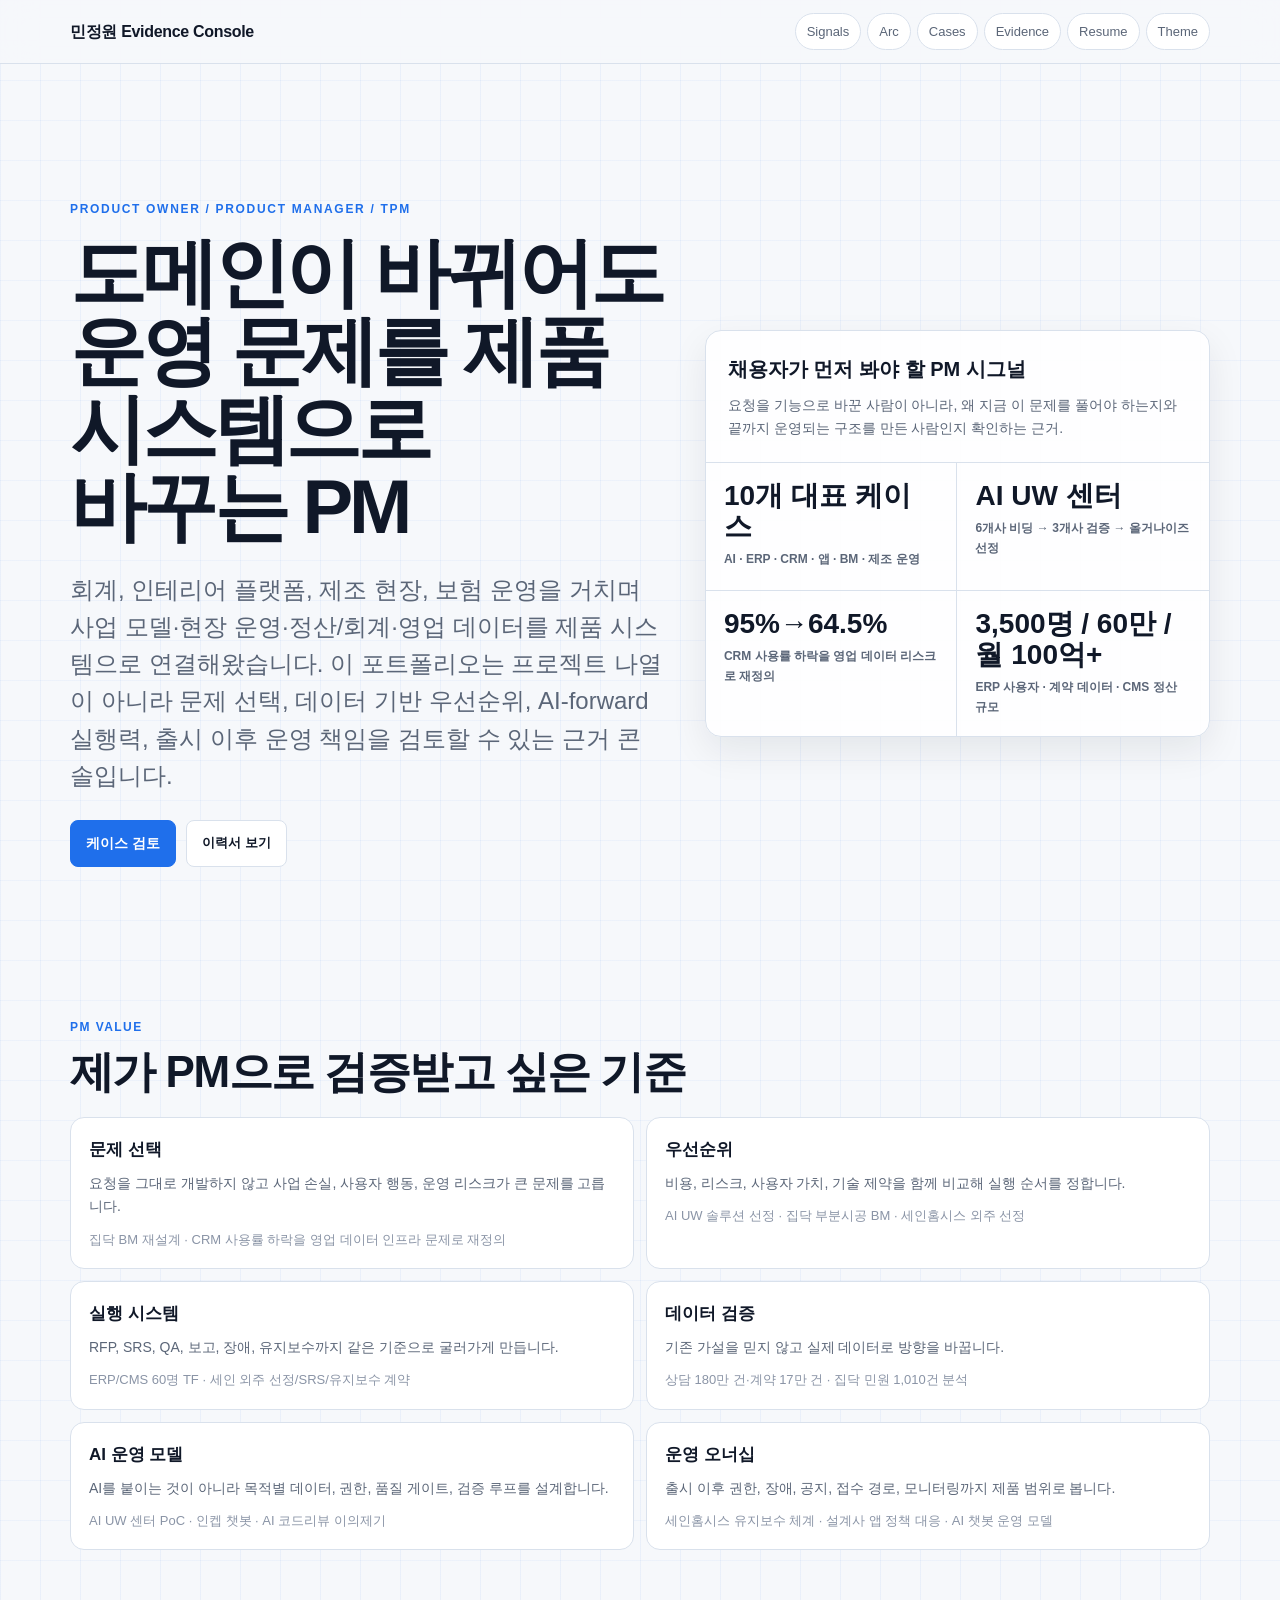
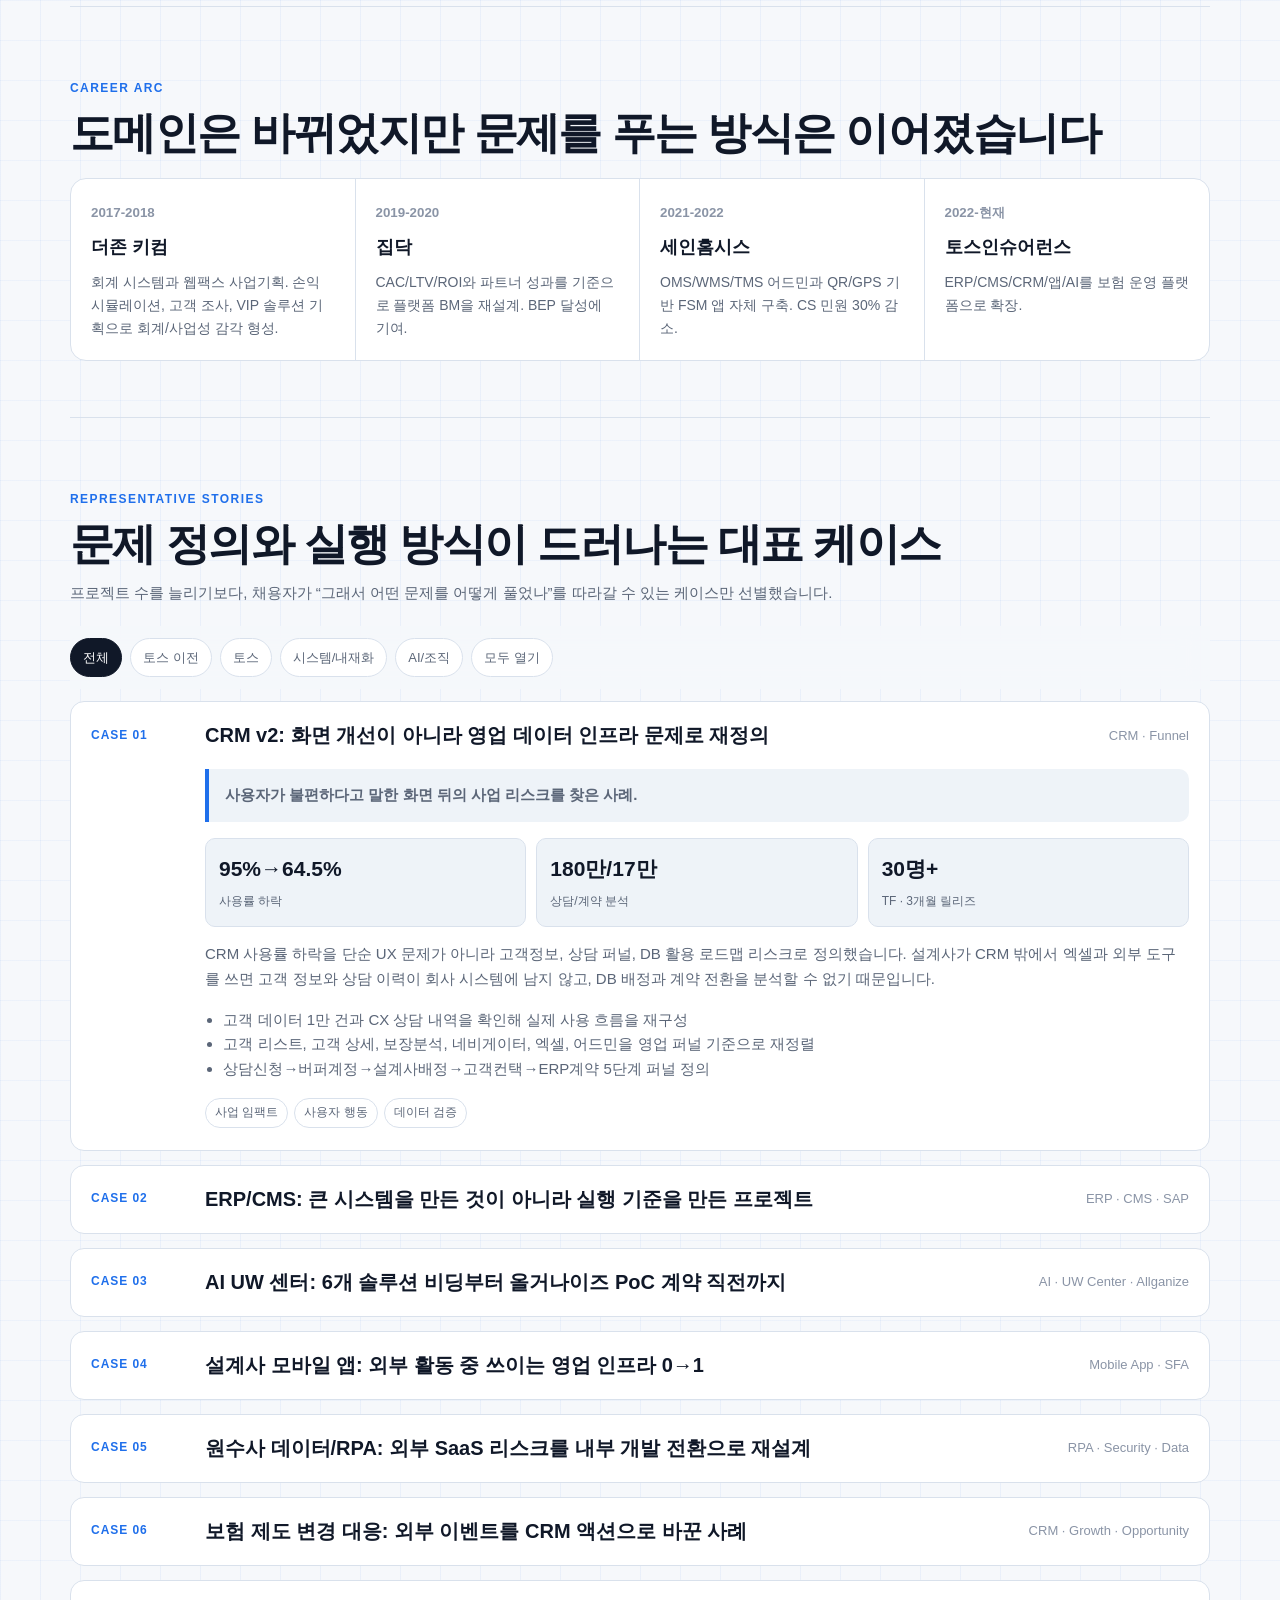
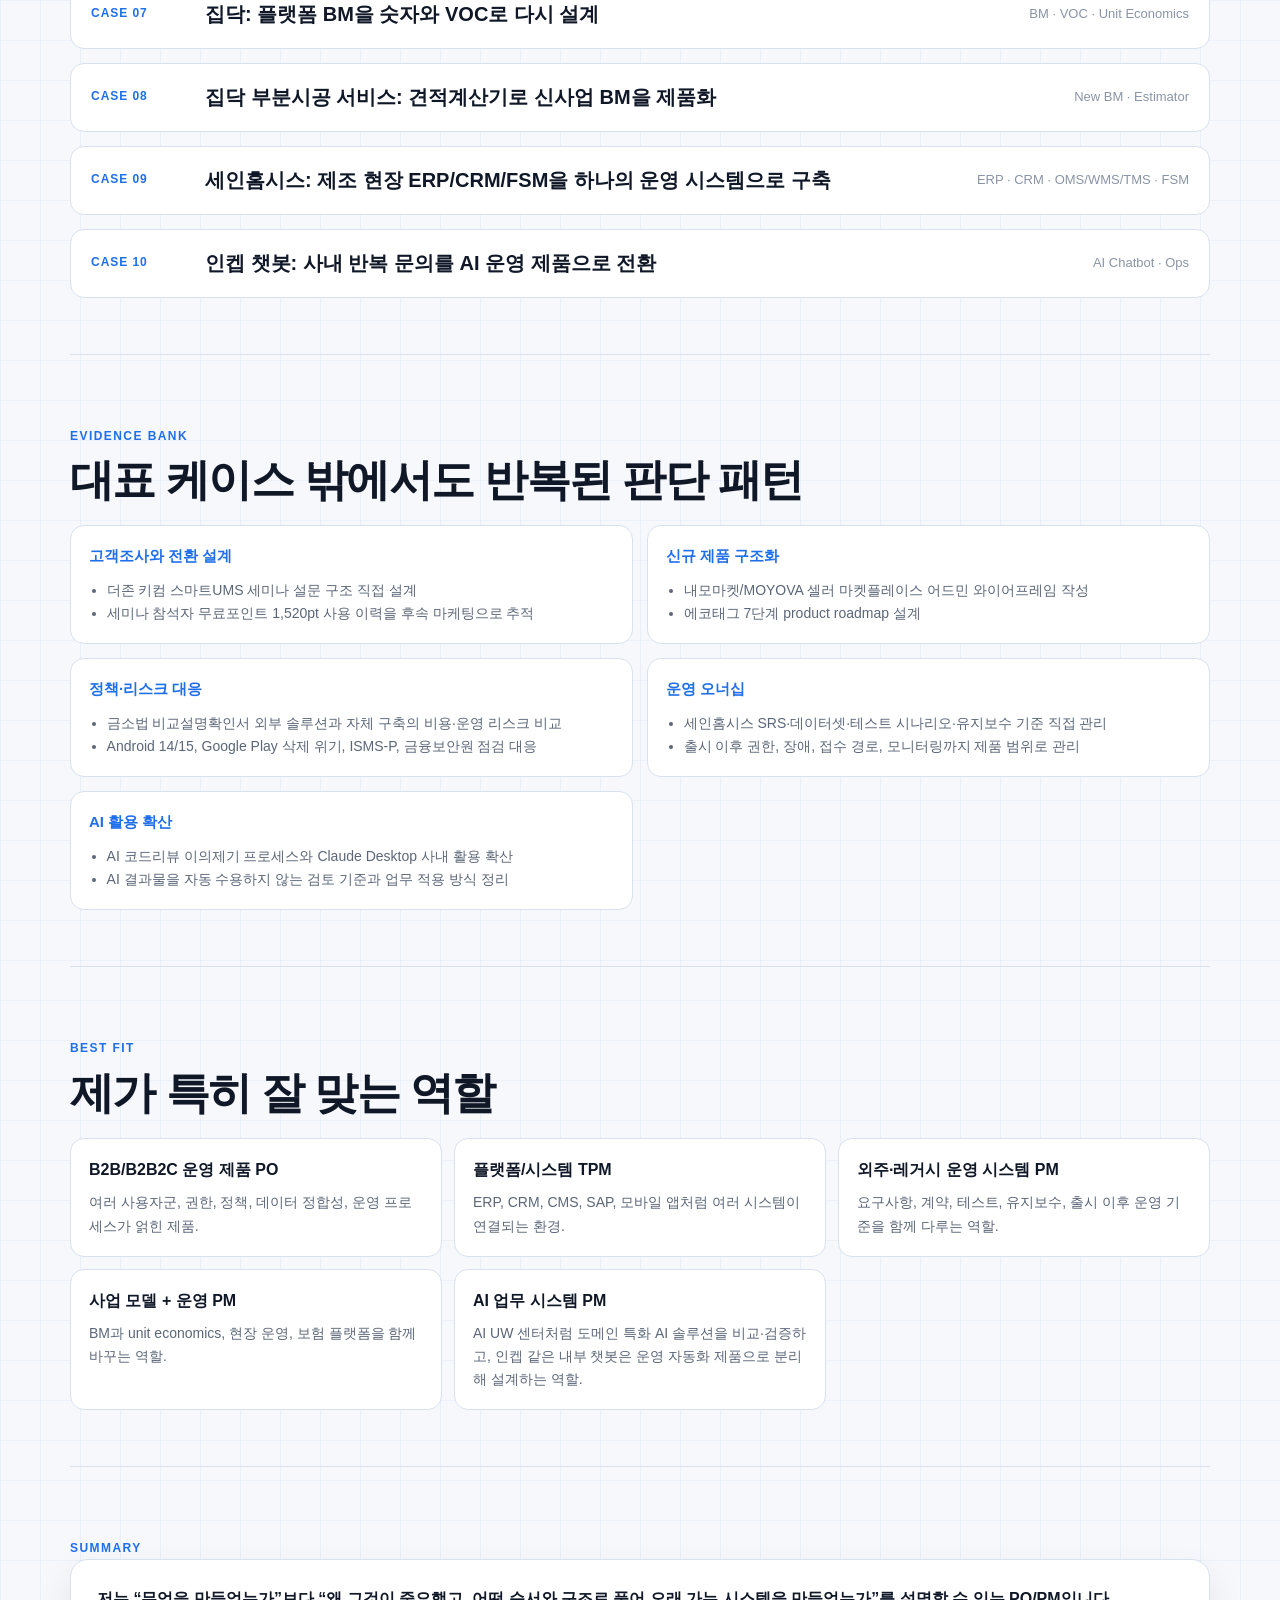
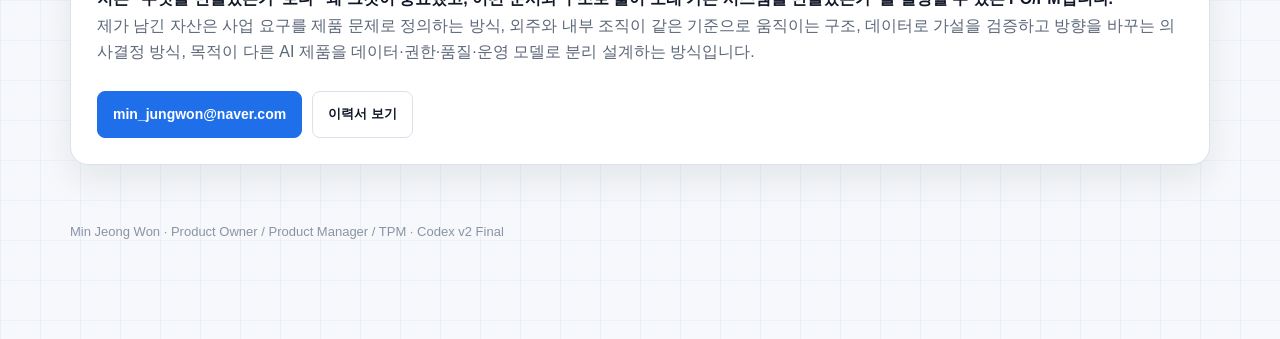
==== commit 29d541d1: "Update portfolio and resume v2" ====
--- a/index.html
+++ b/index.html
@@ -319,7 +319,7 @@
     <div>
       <p class="eyebrow">Product Owner / Product Manager / TPM</p>
       <h1>도메인이 바뀌어도<br>운영 문제를 제품 시스템으로<br>바꾸는 PM</h1>
-      <p class="lead">회계, 인테리어 플랫폼, 제조 현장, 보험 운영을 거치며 사업 모델·현장 운영·정산/회계·영업 데이터를 제품 시스템으로 연결해왔습니다. 이 포트폴리오는 프로젝트 나열이 아니라 채용자가 판단할 수 있는 근거 콘솔입니다.</p>
+      <p class="lead">회계, 인테리어 플랫폼, 제조 현장, 보험 운영을 거치며 사업 모델·현장 운영·정산/회계·영업 데이터를 제품 시스템으로 연결해왔습니다. 이 포트폴리오는 프로젝트 나열이 아니라 문제 선택, 데이터 기반 우선순위, AI-forward 실행력, 출시 이후 운영 책임을 검토할 수 있는 근거 콘솔입니다.</p>
       <div class="hero-actions">
         <a class="primary" href="#cases">케이스 검토</a>
         <a class="ghost" href="./resume/">이력서 보기</a>
@@ -327,28 +327,28 @@
     </div>
     <aside class="signal-board" aria-label="Portfolio quick signals">
       <div class="board-head">
-        <h2>채용자가 먼저 확인할 기준</h2>
-        <p>제품 판단력, 우선순위 설정, 문제 발견, 실행 체계 설계, 기술 이해도, 이해관계자 조율, 출시 이후 운영 책임</p>
+        <h2>채용자가 먼저 봐야 할 PM 시그널</h2>
+        <p>요청을 기능으로 바꾼 사람이 아니라, 왜 지금 이 문제를 풀어야 하는지와 끝까지 운영되는 구조를 만든 사람인지 확인하는 근거.</p>
       </div>
       <div class="signals">
-        <div class="signal"><strong>4개 도메인</strong><span>회계 · 플랫폼 · 제조 · 보험</span></div>
-        <div class="signal"><strong>7개 Case</strong><span>이전 회사 2개 + 토스 5개</span></div>
-        <div class="signal"><strong>3,500명 / 60만</strong><span>ERP 사용자 / 계약 데이터</span></div>
-        <div class="signal"><strong>월 100억+</strong><span>CMS 수수료 정산 규모</span></div>
+        <div class="signal"><strong>10개 대표 케이스</strong><span>AI · ERP · CRM · 앱 · BM · 제조 운영</span></div>
+        <div class="signal"><strong>AI UW 센터</strong><span>6개사 비딩 → 3개사 검증 → 올거나이즈 선정</span></div>
+        <div class="signal"><strong>95%→64.5%</strong><span>CRM 사용률 하락을 영업 데이터 리스크로 재정의</span></div>
+        <div class="signal"><strong>3,500명 / 60만 / 월 100억+</strong><span>ERP 사용자 · 계약 데이터 · CMS 정산 규모</span></div>
       </div>
     </aside>
   </section>
 
   <section class="section" id="criteria">
-    <div class="section-label">Hiring Signals</div>
-    <h2 class="section-title">PO/PM 평가 기준으로 다시 정렬한 강점</h2>
+    <div class="section-label">PM Value</div>
+    <h2 class="section-title">제가 PM으로 검증받고 싶은 기준</h2>
     <div class="criteria">
-      <article class="criterion"><h3>Product Judgment</h3><p>요청을 그대로 개발하지 않고 문제의 사업적 의미와 실제 사용 가능성을 먼저 검증합니다.</p><em>집닥 BM 재진단 · CRM 사용률 하락을 영업 인프라 리스크로 재정의</em></article>
-      <article class="criterion"><h3>Prioritization</h3><p>비용, 리스크, 사용자 가치, 기술 제약을 함께 비교해 실행 순서를 정합니다.</p><em>금소법 외부 솔루션 월 283만 원 대신 월 3만 원 자체 구축</em></article>
-      <article class="criterion"><h3>Discovery & Evidence</h3><p>사용자 행동, VOC, 데이터, 현업 업무방식을 같이 확인합니다.</p><em>세인 대리점/기사/본사 인터뷰 · CRM 실사용 데이터 1만 건</em></article>
-      <article class="criterion"><h3>Execution System</h3><p>RFP, SRS, 주간보고, 장애 대응, 유지보수 기준으로 실행 체계를 만듭니다.</p><em>세인 30명+ TF · 토스 ERP 60명 TF · CRM 30명+ TF</em></article>
-      <article class="criterion"><h3>Technical Fluency</h3><p>개발 책임자가 아니라 기술 제약을 제품 판단과 일정/리스크 언어로 번역합니다.</p><em>k8s · Redis · SSO · VPN · Oracle · 마스킹 · RPA · API</em></article>
-      <article class="criterion"><h3>Transferability</h3><p>도메인이 바뀌어도 문제 구조를 읽고 이전 경험의 프레임을 전이합니다.</p><em>더존 회계/손익 → 집닥 unit economics → 세인 FSM/ERP → 토스 보험 플랫폼</em></article>
+      <article class="criterion"><h3>문제 선택</h3><p>요청을 그대로 개발하지 않고 사업 손실, 사용자 행동, 운영 리스크가 큰 문제를 고릅니다.</p><em>집닥 BM 재설계 · CRM 사용률 하락을 영업 데이터 인프라 문제로 재정의</em></article>
+      <article class="criterion"><h3>우선순위</h3><p>비용, 리스크, 사용자 가치, 기술 제약을 함께 비교해 실행 순서를 정합니다.</p><em>AI UW 솔루션 선정 · 집닥 부분시공 BM · 세인홈시스 외주 선정</em></article>
+      <article class="criterion"><h3>실행 시스템</h3><p>RFP, SRS, QA, 보고, 장애, 유지보수까지 같은 기준으로 굴러가게 만듭니다.</p><em>ERP/CMS 60명 TF · 세인 외주 선정/SRS/유지보수 계약</em></article>
+      <article class="criterion"><h3>데이터 검증</h3><p>기존 가설을 믿지 않고 실제 데이터로 방향을 바꿉니다.</p><em>상담 180만 건·계약 17만 건 · 집닥 민원 1,010건 분석</em></article>
+      <article class="criterion"><h3>AI 운영 모델</h3><p>AI를 붙이는 것이 아니라 목적별 데이터, 권한, 품질 게이트, 검증 루프를 설계합니다.</p><em>AI UW 센터 PoC · 인켑 챗봇 · AI 코드리뷰 이의제기</em></article>
+      <article class="criterion"><h3>운영 오너십</h3><p>출시 이후 권한, 장애, 공지, 접수 경로, 모니터링까지 제품 범위로 봅니다.</p><em>세인홈시스 유지보수 체계 · 설계사 앱 정책 대응 · AI 챗봇 운영 모델</em></article>
     </div>
   </section>
 
@@ -358,15 +358,15 @@
     <div class="arc">
       <article class="arc-step"><small>2017-2018</small><h3>더존 키컴</h3><p>회계 시스템과 웹팩스 사업기획. 손익 시뮬레이션, 고객 조사, VIP 솔루션 기획으로 회계/사업성 감각 형성.</p></article>
       <article class="arc-step"><small>2019-2020</small><h3>집닥</h3><p>CAC/LTV/ROI와 파트너 성과를 기준으로 플랫폼 BM을 재설계. BEP 달성에 기여.</p></article>
-      <article class="arc-step"><small>2021-2022</small><h3>세인홈시스</h3><p>제조 ERP/CRM/FSM과 QR/GPS 기반 현장 서비스 앱 구축. CS 민원 30% 감소.</p></article>
-      <article class="arc-step"><small>2022-현재</small><h3>토스인슈어런스</h3><p>ERP/CMS/CRM/앱/AI/ASP 내재화를 보험 운영 플랫폼으로 확장.</p></article>
+      <article class="arc-step"><small>2021-2022</small><h3>세인홈시스</h3><p>OMS/WMS/TMS 어드민과 QR/GPS 기반 FSM 앱 자체 구축. CS 민원 30% 감소.</p></article>
+      <article class="arc-step"><small>2022-현재</small><h3>토스인슈어런스</h3><p>ERP/CMS/CRM/앱/AI를 보험 운영 플랫폼으로 확장.</p></article>
     </div>
   </section>
 
   <section class="section" id="cases">
-    <div class="section-label">Representative Cases</div>
+    <div class="section-label">Representative Stories</div>
     <h2 class="section-title">문제 정의와 실행 방식이 드러나는 대표 케이스</h2>
-    <p class="section-copy">토스 이전 경험과 토스인슈어런스 경험을 함께 볼 수 있도록 주제별 필터를 두었습니다.</p>
+    <p class="section-copy">프로젝트 수를 늘리기보다, 채용자가 “그래서 어떤 문제를 어떻게 풀었나”를 따라갈 수 있는 케이스만 선별했습니다.</p>
     <div class="case-toolbar" aria-label="Case filters">
       <button class="filter is-active" data-filter="all">전체</button>
       <button class="filter" data-filter="before">토스 이전</button>
@@ -376,60 +376,95 @@
       <button class="filter" id="expandAll">모두 열기</button>
     </div>
     <div class="case-list">
-      <details class="case" data-group="before" open>
-        <summary><span class="case-num">CASE 01</span><h3>집닥: 만성 적자 플랫폼 BM을 unit economics 문제로 재정의</h3><span class="case-meta">BM · CAC/LTV/ROI</span></summary>
-        <div class="case-body">
-          <p class="thesis">기능 개선보다 어디에 손대야 사업 구조가 바뀌는지 판단하는 사례.</p>
-          <p>BM 문제를 CAC, LTV, ROI, 채널별 성과, 파트너별 전환율로 나눠 보고 고객 DB 등급제와 파트너 등급제를 설계했습니다.</p>
-          <ul><li>신규 프로모션과 3개년 시스템 로드맵을 BEP 달성 운영 체계로 정렬</li><li>주주·경영진 IR 자료를 매출·마진·비용 구조·CAC/LTV 관점으로 구성</li></ul>
-          <div class="tags"><span class="tag">BM 재설계</span><span class="tag">BEP</span><span class="tag">플랫폼 운영</span></div>
+      <details class="case" data-group="toss" open>
+        <summary><span class="case-num">CASE 01</span><h3>CRM v2: 화면 개선이 아니라 영업 데이터 인프라 문제로 재정의</h3><span class="case-meta">CRM · Funnel</span></summary>
+        <div class="case-body">
+          <p class="thesis">사용자가 불편하다고 말한 화면 뒤의 사업 리스크를 찾은 사례.</p>
+          <div class="metric-row"><div class="metric"><b>95%→64.5%</b><span>사용률 하락</span></div><div class="metric"><b>180만/17만</b><span>상담/계약 분석</span></div><div class="metric"><b>30명+</b><span>TF · 3개월 릴리즈</span></div></div>
+          <p>CRM 사용률 하락을 단순 UX 문제가 아니라 고객정보, 상담 퍼널, DB 활용 로드맵 리스크로 정의했습니다. 설계사가 CRM 밖에서 엑셀과 외부 도구를 쓰면 고객 정보와 상담 이력이 회사 시스템에 남지 않고, DB 배정과 계약 전환을 분석할 수 없기 때문입니다.</p>
+          <ul><li>고객 데이터 1만 건과 CX 상담 내역을 확인해 실제 사용 흐름을 재구성</li><li>고객 리스트, 고객 상세, 보장분석, 네비게이터, 엑셀, 어드민을 영업 퍼널 기준으로 재정렬</li><li>상담신청→버퍼계정→설계사배정→고객컨택→ERP계약 5단계 퍼널 정의</li></ul>
+          <div class="tags"><span class="tag">사업 임팩트</span><span class="tag">사용자 행동</span><span class="tag">데이터 검증</span></div>
+        </div>
+      </details>
+      <details class="case" data-group="toss system">
+        <summary><span class="case-num">CASE 02</span><h3>ERP/CMS: 큰 시스템을 만든 것이 아니라 실행 기준을 만든 프로젝트</h3><span class="case-meta">ERP · CMS · SAP</span></summary>
+        <div class="case-body">
+          <p class="thesis">불명확한 대형 프로젝트에서 목적, 범위, 리스크, 협업 방식, 오픈 이후 운영 기준을 먼저 만든 사례.</p>
+          <div class="metric-row"><div class="metric"><b>3,500명</b><span>ERP 사용자</span></div><div class="metric"><b>60만 건</b><span>계약 데이터</span></div><div class="metric"><b>월 100억+</b><span>CMS 정산</span></div><div class="metric"><b>60명</b><span>TF 규모</span></div></div>
+          <p>보험 운영 핵심 시스템은 레거시, 엑셀, 외부 도구에 흩어져 있었습니다. 1차 범위는 MYGA 대체, 기존 운영 유지, 보안 리스크 해소로 자르고, RFP/SRS/주간보고/실무 인터뷰/데이터 마이그레이션/장애 대응 기준을 만들었습니다.</p>
+          <ul><li>ERP는 이후 CRM, CMS, SAP, 설계사 앱의 기준 시스템으로 작동</li><li>CMS는 수수료 정산과 ERP-CMS-SAP 데이터 싱크, IFRS 검증 기준까지 연결</li><li>대형 시스템 구축을 기능 묶음이 아니라 운영 기준과 책임 경계의 문제로 관리</li></ul>
+          <div class="tags"><span class="tag">실행 시스템</span><span class="tag">운영 기준</span><span class="tag">정산/회계</span></div>
+        </div>
+      </details>
+      <details class="case" data-group="toss ai-org">
+        <summary><span class="case-num">CASE 03</span><h3>AI UW 센터: 6개 솔루션 비딩부터 올거나이즈 PoC 계약 직전까지</h3><span class="case-meta">AI · UW Center · Allganize</span></summary>
+        <div class="case-body">
+          <p class="thesis">범용 AI가 아니라 보험 도메인 특화 판단 지원 제품을 검증한 사례입니다.</p>
+          <div class="metric-row"><div class="metric"><b>6개사</b><span>국내 AI 솔루션 컨택</span></div><div class="metric"><b>3개사</b><span>솔루션 체크</span></div><div class="metric"><b>5개월</b><span>비딩~계약 직전</span></div><div class="metric"><b>PoC</b><span>사용 조건·계약 구조 협의</span></div></div>
+          <ul><li>교육팀의 월 수백 건 UW 문의 수동 응대 문제를 AI UW 설계사 센터 프로젝트로 정의</li><li>국내 6개 AI 솔루션 컨택, 3개 솔루션 체크, 실무자 성능 검증 후 올거나이즈 최종 선정. 로민은 비교 후보 중 하나</li><li>약관·인수기준표·상품 FAQ, 보험사별·상품별 계층 구조, RDB + 벡터DB 기반 하이브리드 Agent, 가입 가능 여부 판단 정확도 80% 이상 기준 정리</li><li>PoC는 비개인정보 문서만 업로드하고 AWS US 리전 기본 환경에서 진행, 본계약 전환 시 AWS 서울 리전·싱글 테넌트·KMS·DLP 조건을 선결 조건으로 문서화</li><li>PoC 사용 조건, 용역 범위, 커스텀 개발 비용 별도 산정 여부를 분리해 검토하고 의사결정자가 볼 수 있게 정리</li></ul>
+          <div class="tags"><span class="tag">AI 솔루션 비딩</span><span class="tag">하이브리드 Agent</span><span class="tag">보안 검수</span></div>
+        </div>
+      </details>
+      <details class="case" data-group="toss system">
+        <summary><span class="case-num">CASE 04</span><h3>설계사 모바일 앱: 외부 활동 중 쓰이는 영업 인프라 0→1</h3><span class="case-meta">Mobile App · SFA</span></summary>
+        <div class="case-body">
+          <p class="thesis">모바일 앱을 편의 기능이 아니라 설계사 채용·이탈 방지, DB 처리 생산성, 상담 데이터 축적을 좌우하는 영업 인프라로 본 사례.</p>
+          <div class="metric-row"><div class="metric"><b>7개사</b><span>외주 후보 비교</span></div><div class="metric"><b>2개월</b><span>계약 후 MVP 오픈</span></div><div class="metric"><b>3년+</b><span>정책 대응 운영</span></div></div>
+          <ul><li>코어 PD 파견이 어려운 상황에서 SD UI와 외주 개발 조합으로 실행 경로를 재설계</li><li>외부 활동 중 빠른 고객 확인, 연락, 상담 입력이 가능한 앱 범위로 1차 MVP를 절단</li><li>금소법, Android 14/15, Google Play 삭제 위기 등 출시 이후 플랫폼/규제 대응까지 운영</li></ul>
+          <div class="tags"><span class="tag">0→1</span><span class="tag">외주 선정</span><span class="tag">정책 대응</span></div>
+        </div>
+      </details>
+      <details class="case" data-group="toss system">
+        <summary><span class="case-num">CASE 05</span><h3>원수사 데이터/RPA: 외부 SaaS 리스크를 내부 개발 전환으로 재설계</h3><span class="case-meta">RPA · Security · Data</span></summary>
+        <div class="case-body">
+          <p class="thesis">외부 SaaS로 보험사 보유계약 데이터를 내려받는 구조를 보안·기술·운영 리스크 관점에서 다시 설계한 사례.</p>
+          <div class="metric-row"><div class="metric"><b>26개</b><span>보험사 계정/파일 리스크</span></div><div class="metric"><b>3~5개</b><span>Phase 1 우선 보험사</span></div><div class="metric"><b>3방식</b><span>스크래핑·RPA·망연계 비교</span></div></div>
+          <ul><li>외부 SaaS가 보험사 ID/PW와 민감정보를 처리하는 보안 리스크를 확인하고 내부 개발 전환 방향을 제안</li><li>스크래핑, RPA, 망연계의 차이와 원수사별 제약을 정리해 팀 의사결정 기준으로 공유</li><li>DB손보·롯데손보 등 우선순위를 정하고, Phase 1 대상 보험사와 Windows 전용 여부·보안 프로그램·OTP/2FA 특이사항을 사전 수집</li><li>코어 웹 오토팀에 보낼 메시지에서 배경, 재검토 요청, 단계적 접근, 운영 분담까지 완성된 협업 구조로 정리</li></ul>
+          <div class="tags"><span class="tag">보안 리스크</span><span class="tag">기술 옵션 비교</span><span class="tag">내부 개발 전환</span></div>
+        </div>
+      </details>
+      <details class="case" data-group="toss system">
+        <summary><span class="case-num">CASE 06</span><h3>보험 제도 변경 대응: 외부 이벤트를 CRM 액션으로 바꾼 사례</h3><span class="case-meta">CRM · Growth · Opportunity</span></summary>
+        <div class="case-body">
+          <p class="thesis">보험 제도 변경을 단순 공지로 끝내지 않고, 설계사가 바로 실행할 수 있는 CRM 리스트와 스크립트로 번역한 사례.</p>
+          <div class="metric-row"><div class="metric"><b>2일</b><span>운전자보험 고객 리스트 개발</span></div><div class="metric"><b>4전략</b><span>실손 전환 타겟 리스트</span></div><div class="metric"><b>39회</b><span>전략/교육/개발 논의</span></div></div>
+          <ul><li>운전자보험 보장 축소 이슈에 맞춰 리모델링 대상 고객을 빠르게 찾는 CRM 고객 리스트를 이틀 만에 준비하고 현업 공지</li><li>5세대 실손 출시와 4세대 종료 이슈를 뉴스·KIRI 자료로 리서치하고 설계사 영업 전략으로 전환</li><li>1·2세대 재매입, 비급여 청구 고객 리스크 관리, 2030 여성 신규 타겟, 무사고 고객 비용 최적화 등 4가지 리스트와 스크립트 설계</li><li>설계사 의견을 반영해 추가 필터를 만들고 교육팀·전략팀 킥오프까지 조율</li></ul>
+          <div class="tags"><span class="tag">기회 포착</span><span class="tag">CRM 타겟팅</span><span class="tag">현업 실행</span></div>
+        </div>
+      </details>
+      <details class="case" data-group="before">
+        <summary><span class="case-num">CASE 07</span><h3>집닥: 플랫폼 BM을 숫자와 VOC로 다시 설계</h3><span class="case-meta">BM · VOC · Unit Economics</span></summary>
+        <div class="case-body">
+          <p class="thesis">플랫폼 문제를 매출 부족이 아니라 리드 품질, 파트너 구조, CAC/LTV, 민원 데이터가 맞물린 BM 문제로 본 사례.</p>
+          <div class="metric-row"><div class="metric"><b>5,388건</b><span>계약 분석</span></div><div class="metric"><b>1,010건</b><span>민원 분석</span></div><div class="metric"><b>16개</b><span>부분공사 견적 항목</span></div></div>
+          <ul><li>CAC, LTV, ROI, 채널별 성과, 파트너별 전환율로 만성 적자 BM을 다시 진단</li><li>고객 DB 등급제와 파트너 등급제로 리드 품질과 파트너 성과를 함께 관리하는 구조 설계</li><li>민원 유형 6개, 강도 3개, 공종 17개, 귀책 2개로 CMS 반영 가능한 분류 체계 제안</li><li>3개년 시스템 로드맵과 전사 OKR을 연결해 플랫폼 BEP 달성 방향에 기여</li></ul>
         </div>
       </details>
       <details class="case" data-group="before system">
-        <summary><span class="case-num">CASE 02</span><h3>세인홈시스: 제조 현장 ERP/CRM/FSM 구축</h3><span class="case-meta">FSM · 제조 운영</span></summary>
-        <div class="case-body">
-          <p class="thesis">전국 대리점·기사·본사·CS가 같은 데이터와 프로세스로 움직이게 만든 사례.</p>
-          <div class="metric-row"><div class="metric"><b>30+</b><span>TF 인원</span></div><div class="metric"><b>-30%</b><span>CS 민원 감소</span></div><div class="metric"><b>전국</b><span>대리점 수불 가시화</span></div></div>
-          <p>예약→배정→방문→설치/수리→완료 퍼널을 QR/GPS/알림톡/모바일 확인 흐름으로 재설계했습니다.</p>
-          <div class="tags"><span class="tag">ERP/CRM</span><span class="tag">FSM 앱</span><span class="tag">현장 데이터</span></div>
-        </div>
-      </details>
-      <details class="case" data-group="toss" open>
-        <summary><span class="case-num">CASE 03</span><h3>CRM v2: 사용률 하락을 비즈니스 인프라 문제로 재정의</h3><span class="case-meta">CRM · Funnel</span></summary>
-        <div class="case-body">
-          <p class="thesis">“CRM이 불편하다”를 고객정보, 상담 퍼널, DB 활용 전략의 문제로 다시 정의했습니다.</p>
-          <div class="metric-row"><div class="metric"><b>95%→64.5%</b><span>사용률 하락</span></div><div class="metric"><b>180만/17만</b><span>상담/계약 분석</span></div><div class="metric"><b>30명+</b><span>TF · 3개월 릴리즈</span></div></div>
-          <ul><li>고객 데이터 1만 건과 CX 상담 내역 확인</li><li>상담신청→버퍼계정→설계사배정→고객컨택→ERP계약 5단계 퍼널 정의</li><li>19개월 데이터로 “상담 물량 = 계약 성장” 전제 검증</li></ul>
-        </div>
-      </details>
-      <details class="case" data-group="toss system">
-        <summary><span class="case-num">CASE 04</span><h3>ERP/CMS: 전사 운영 시스템을 실행 체계로 구축</h3><span class="case-meta">ERP · CMS · SAP</span></summary>
-        <div class="case-body">
-          <p class="thesis">목적, 범위, 리스크, 외주 협업 방식, 오픈 이후 운영 기준을 먼저 만든 사례.</p>
-          <div class="metric-row"><div class="metric"><b>3,500명</b><span>ERP 사용자</span></div><div class="metric"><b>60만 건</b><span>계약 데이터</span></div><div class="metric"><b>월 100억+</b><span>CMS 정산</span></div><div class="metric"><b>60명</b><span>TF 규모</span></div></div>
-          <p>1차 범위는 MYGA 대체, 기존 운영 유지, 보안 리스크 해소로 잘랐고 CMS/IFRS/SAP 연동은 회계 무결성과 내부 통제 문제로 봤습니다.</p>
-        </div>
-      </details>
-      <details class="case" data-group="toss system">
-        <summary><span class="case-num">CASE 05</span><h3>ASP 종료와 내재화: 외주 의존을 장기 제품 전략으로 전환</h3><span class="case-meta">ASP · 내재화</span></summary>
-        <div class="case-body">
-          <p class="thesis">기술부채, 외주 의존, 운영 공백, 법무 리스크, 내부 역량 전환을 하나의 전략으로 묶었습니다.</p>
-          <div class="metric-row"><div class="metric"><b>1.2억</b><span>소스코드 매입</span></div><div class="metric"><b>2026</b><span>ASP 종료</span></div><div class="metric"><b>4년+</b><span>외주 의존 누적</span></div></div>
-          <ul><li>명세서 CRM → CMS 수수료 기능 → ERP 완전 내재화 순서 단계화</li><li>내부 개발 채널 기반 이슈 접수, 현업 공지, 긴급 대응 기준 재설계</li></ul>
+        <summary><span class="case-num">CASE 08</span><h3>집닥 부분시공 서비스: 견적계산기로 신사업 BM을 제품화</h3><span class="case-meta">New BM · Estimator</span></summary>
+        <div class="case-body">
+          <p class="thesis">전체 인테리어보다 작고 빠른 부분시공 수요를 별도 서비스/BM으로 구조화한 사례.</p>
+          <div class="metric-row"><div class="metric"><b>16개</b><span>공사 종류</span></div><div class="metric"><b>옵션/단가</b><span>견적 구조 설계</span></div><div class="metric"><b>신사업</b><span>부분시공 서비스</span></div></div>
+          <ul><li>주방, 욕실, 도배, 장판, 타일, 필름, 창호, 도어, 조명, 바닥, 중문 등 16개 공사 종류를 견적 항목으로 정리</li><li>세부 옵션, 컬러, 재질, 시공방법별 단가 차등과 추가 비용 구조를 정의해 상담자가 견적을 설명할 수 있게 설계</li><li>기존 견적계산기보다 공사 범위와 옵션을 세분화해 부분시공 신사업의 가격 산정 기준을 제품화</li><li>집닥 플랫폼 BM 재설계와 별개로, 고객 수요를 서비스 패키지와 견적 로직으로 바꾼 직접 산출물</li></ul>
+          <div class="tags"><span class="tag">신사업 BM</span><span class="tag">견적 로직</span><span class="tag">서비스 기획</span></div>
+        </div>
+      </details>
+      <details class="case" data-group="before system">
+        <summary><span class="case-num">CASE 09</span><h3>세인홈시스: 제조 현장 ERP/CRM/FSM을 하나의 운영 시스템으로 구축</h3><span class="case-meta">ERP · CRM · OMS/WMS/TMS · FSM</span></summary>
+        <div class="case-body">
+          <p class="thesis">본사, 공장, 전국 대리점, 설치기사, CS가 흩어져 처리하던 제조 운영을 백오피스 어드민과 FSM 앱으로 통합한 사례.</p>
+          <div class="metric-row"><div class="metric"><b>OMS/WMS/TMS</b><span>어드민 기능</span></div><div class="metric"><b>30명+</b><span>TF 인원</span></div><div class="metric"><b>QR/GPS/서명</b><span>현장 앱 흐름</span></div><div class="metric"><b>-30%</b><span>CS 민원 감소</span></div></div>
+          <ul><li>수기·엑셀로 흩어진 고객, 민원, 재고, 수불, 발주, 설치/AS 데이터를 자체 어드민 시스템으로 통합</li><li>본사·공장·전국 대리점의 주문/재고/배송 흐름을 OMS, WMS, TMS 관점으로 구조화해 자산 가시화 기반 마련</li><li>현장 설치기사 앱은 예약→배정→방문→설치/수리→완료 퍼널로 설계하고 QR/GPS/서명/알림톡 흐름을 연결</li><li>17개 평가항목으로 외주사를 선정하고 SRS, 데이터셋, 마이그레이션 양식, 테스트 시나리오를 직접 작성</li></ul>
+          <div class="tags"><span class="tag">제조 운영 어드민</span><span class="tag">FSM 앱</span><span class="tag">외주 거버넌스</span></div>
         </div>
       </details>
       <details class="case" data-group="toss ai-org">
-        <summary><span class="case-num">CASE 06</span><h3>AI 도입: 기능이 아니라 업무 시스템으로 설계</h3><span class="case-meta">AI · UW PoC</span></summary>
-        <div class="case-body">
-          <p class="thesis">AI는 버튼이 아니라 데이터, 권한, 품질 게이트, 실패 모드, 운영 책임의 문제입니다.</p>
-          <ul><li>인켑 기반 사내 AI 챗봇 도입 리드</li><li>AI 코드리뷰 이의 제기 프로세스 설계</li><li>외부 설계사용 AI UW 플랫폼 API, 관리자 콘솔, 감사 로그, 도메인 스키마 기획</li></ul>
-        </div>
-      </details>
-      <details class="case" data-group="toss ai-org">
-        <summary><span class="case-num">CASE 07</span><h3>조직/거버넌스: PM이 팀이 무너지지 않는 구조를 설계</h3><span class="case-meta">Org · Governance</span></summary>
-        <div class="case-body">
-          <p class="thesis">사람이 부족한 문제가 아니라 역할이 합쳐져 있는 문제로 정의했습니다.</p>
-          <ul><li>PM/TPM 역할 분리 프레임화와 TPM 채용 JD 직접 작성</li><li>보안 요청 공수 60~70% 잠식 상황에서 PM 중간 우선순위 구조 제안</li><li>팀 효율성 저하를 개인 책임이 아니라 시스템 책임으로 프레이밍</li></ul>
+        <summary><span class="case-num">CASE 10</span><h3>인켑 챗봇: 사내 반복 문의를 AI 운영 제품으로 전환</h3><span class="case-meta">AI Chatbot · Ops</span></summary>
+        <div class="case-body">
+          <p class="thesis">AI 챗봇을 단순 도구 도입이 아니라 데이터셋, 프롬프트, 권한, 운영 품질이 있는 제품으로 본 사례.</p>
+          <div class="metric-row"><div class="metric"><b>0→1</b><span>사내 AI 챗봇 도입</span></div><div class="metric"><b>Slack→Web</b><span>사용 채널 확장</span></div><div class="metric"><b>전사</b><span>AI 활용 확산</span></div></div>
+          <ul><li>인켑 벤더 탐색, 비용·보안 검토, 데모 생성, Slack 연동, 자동 학습 구조 검토까지 직접 리드</li><li>온보딩 자료와 IT 헬프 응대 내역을 결합해 학습 데이터셋을 만들고 오답 케이스를 직접 수정</li><li>봇 응답 카테고리, 출처 노출, 관리자 권한, 구 계정 정리, 웹 버전 확장까지 운영 품질 관리</li><li>Claude Desktop 발표와 AI 코드리뷰 이의제기 프로세스로 AI 결과물을 자동 수용하지 않는 품질 게이트 확산</li></ul>
+          <div class="tags"><span class="tag">AI Product Ops</span><span class="tag">데이터셋 QA</span><span class="tag">품질 게이트</span></div>
         </div>
       </details>
     </div>
@@ -439,10 +474,11 @@
     <div class="section-label">Evidence Bank</div>
     <h2 class="section-title">대표 케이스 밖에서도 반복된 판단 패턴</h2>
     <div class="evidence-grid">
-      <article class="evidence"><h3>비용과 우선순위</h3><ul><li>외주 견적 2,600만 원 자동 진행 대신 실사용 가능성과 재무팀 요건 재검증</li><li>모바일 앱 백신 연 1,440만 원 솔루션 vs 토스가드+피싱제로 조합 비교</li></ul></article>
-      <article class="evidence"><h3>데이터와 검증</h3><ul><li>태아 등재 6,825건 누락과 IFRS 과소인식 약 3.9억 원 리스크 식별</li><li>갱신형 회차역전 3.75억 규모 오류에서 +12 고정 보정 한계를 SQL로 검증</li></ul></article>
-      <article class="evidence"><h3>기술 제약 번역</h3><ul><li>ERP 세션 Redis, k8s, AD, VPN, 2FA, 마스킹 제약을 제품 요구사항에 반영</li><li>CAR 원수사 수신 구조를 망연계, RPA 내재화, 외부 솔루션 유지 3옵션으로 비교</li></ul></article>
-      <article class="evidence"><h3>외부 정책과 운영</h3><ul><li>Android 14/15, Google Play 삭제 위기, 금소법, ISMS-P, 금융보안원 점검 대응</li><li>v2.4.0 Flutter 마이그레이션과 토스가드 야간 배포 총괄</li></ul></article>
+      <article class="evidence"><h3>고객조사와 전환 설계</h3><ul><li>더존 키컴 스마트UMS 세미나 설문 구조 직접 설계</li><li>세미나 참석자 무료포인트 1,520pt 사용 이력을 후속 마케팅으로 추적</li></ul></article>
+      <article class="evidence"><h3>신규 제품 구조화</h3><ul><li>내모마켓/MOYOVA 셀러 마켓플레이스 어드민 와이어프레임 작성</li><li>에코태그 7단계 product roadmap 설계</li></ul></article>
+      <article class="evidence"><h3>정책·리스크 대응</h3><ul><li>금소법 비교설명확인서 외부 솔루션과 자체 구축의 비용·운영 리스크 비교</li><li>Android 14/15, Google Play 삭제 위기, ISMS-P, 금융보안원 점검 대응</li></ul></article>
+      <article class="evidence"><h3>운영 오너십</h3><ul><li>세인홈시스 SRS·데이터셋·테스트 시나리오·유지보수 기준 직접 관리</li><li>출시 이후 권한, 장애, 접수 경로, 모니터링까지 제품 범위로 관리</li></ul></article>
+      <article class="evidence"><h3>AI 활용 확산</h3><ul><li>AI 코드리뷰 이의제기 프로세스와 Claude Desktop 사내 활용 확산</li><li>AI 결과물을 자동 수용하지 않는 검토 기준과 업무 적용 방식 정리</li></ul></article>
     </div>
   </section>
 
@@ -452,21 +488,21 @@
     <div class="fit-grid">
       <article class="fit"><h3>B2B/B2B2C 운영 제품 PO</h3><p>여러 사용자군, 권한, 정책, 데이터 정합성, 운영 프로세스가 얽힌 제품.</p></article>
       <article class="fit"><h3>플랫폼/시스템 TPM</h3><p>ERP, CRM, CMS, SAP, 모바일 앱처럼 여러 시스템이 연결되는 환경.</p></article>
-      <article class="fit"><h3>외주·레거시 내재화 PM</h3><p>ASP/SI 종료, 단계적 내재화, 협상 카드, 운영 공백 방지를 함께 다루는 역할.</p></article>
+      <article class="fit"><h3>외주·레거시 운영 시스템 PM</h3><p>요구사항, 계약, 테스트, 유지보수, 출시 이후 운영 기준을 함께 다루는 역할.</p></article>
       <article class="fit"><h3>사업 모델 + 운영 PM</h3><p>BM과 unit economics, 현장 운영, 보험 플랫폼을 함께 바꾸는 역할.</p></article>
-      <article class="fit"><h3>AI 업무 시스템 PM</h3><p>AI 기능보다 데이터, 권한, 품질 게이트, 검증 루프를 설계하는 역할.</p></article>
+      <article class="fit"><h3>AI 업무 시스템 PM</h3><p>AI UW 센터처럼 도메인 특화 AI 솔루션을 비교·검증하고, 인켑 같은 내부 챗봇은 운영 자동화 제품으로 분리해 설계하는 역할.</p></article>
     </div>
   </section>
 
   <section class="section" id="summary">
     <div class="section-label">Summary</div>
     <div class="final-box">
-      <p><strong>저는 “무엇을 만들었는가”보다 “왜 그것이 중요했고, 어떤 순서와 구조로 풀어 오래 가는 시스템을 만들었는가”를 설명할 수 있는 PO/PM입니다.</strong><br>제가 남긴 자산은 ERP, CRM, CMS, 앱, AI 챗봇 자체보다 사업 요구를 제품 문제로 정의하는 방식, 외주와 내부 조직이 같은 기준으로 움직이는 구조, 데이터로 가설을 검증하고 방향을 바꾸는 의사결정 방식입니다.</p>
+      <p><strong>저는 “무엇을 만들었는가”보다 “왜 그것이 중요했고, 어떤 순서와 구조로 풀어 오래 가는 시스템을 만들었는가”를 설명할 수 있는 PO/PM입니다.</strong><br>제가 남긴 자산은 사업 요구를 제품 문제로 정의하는 방식, 외주와 내부 조직이 같은 기준으로 움직이는 구조, 데이터로 가설을 검증하고 방향을 바꾸는 의사결정 방식, 목적이 다른 AI 제품을 데이터·권한·품질·운영 모델로 분리 설계하는 방식입니다.</p>
       <div class="hero-actions"><a class="primary" href="mailto:min_jungwon@naver.com">min_jungwon@naver.com</a><a class="ghost" href="./resume/">이력서 보기</a></div>
     </div>
   </section>
 
-  <footer>Min Jeong Won · Product Owner / Product Manager / TPM · Final Codex Evidence Console</footer>
+  <footer>Min Jeong Won · Product Owner / Product Manager / TPM · Codex v2 Final</footer>
 </main>
 
 <script>
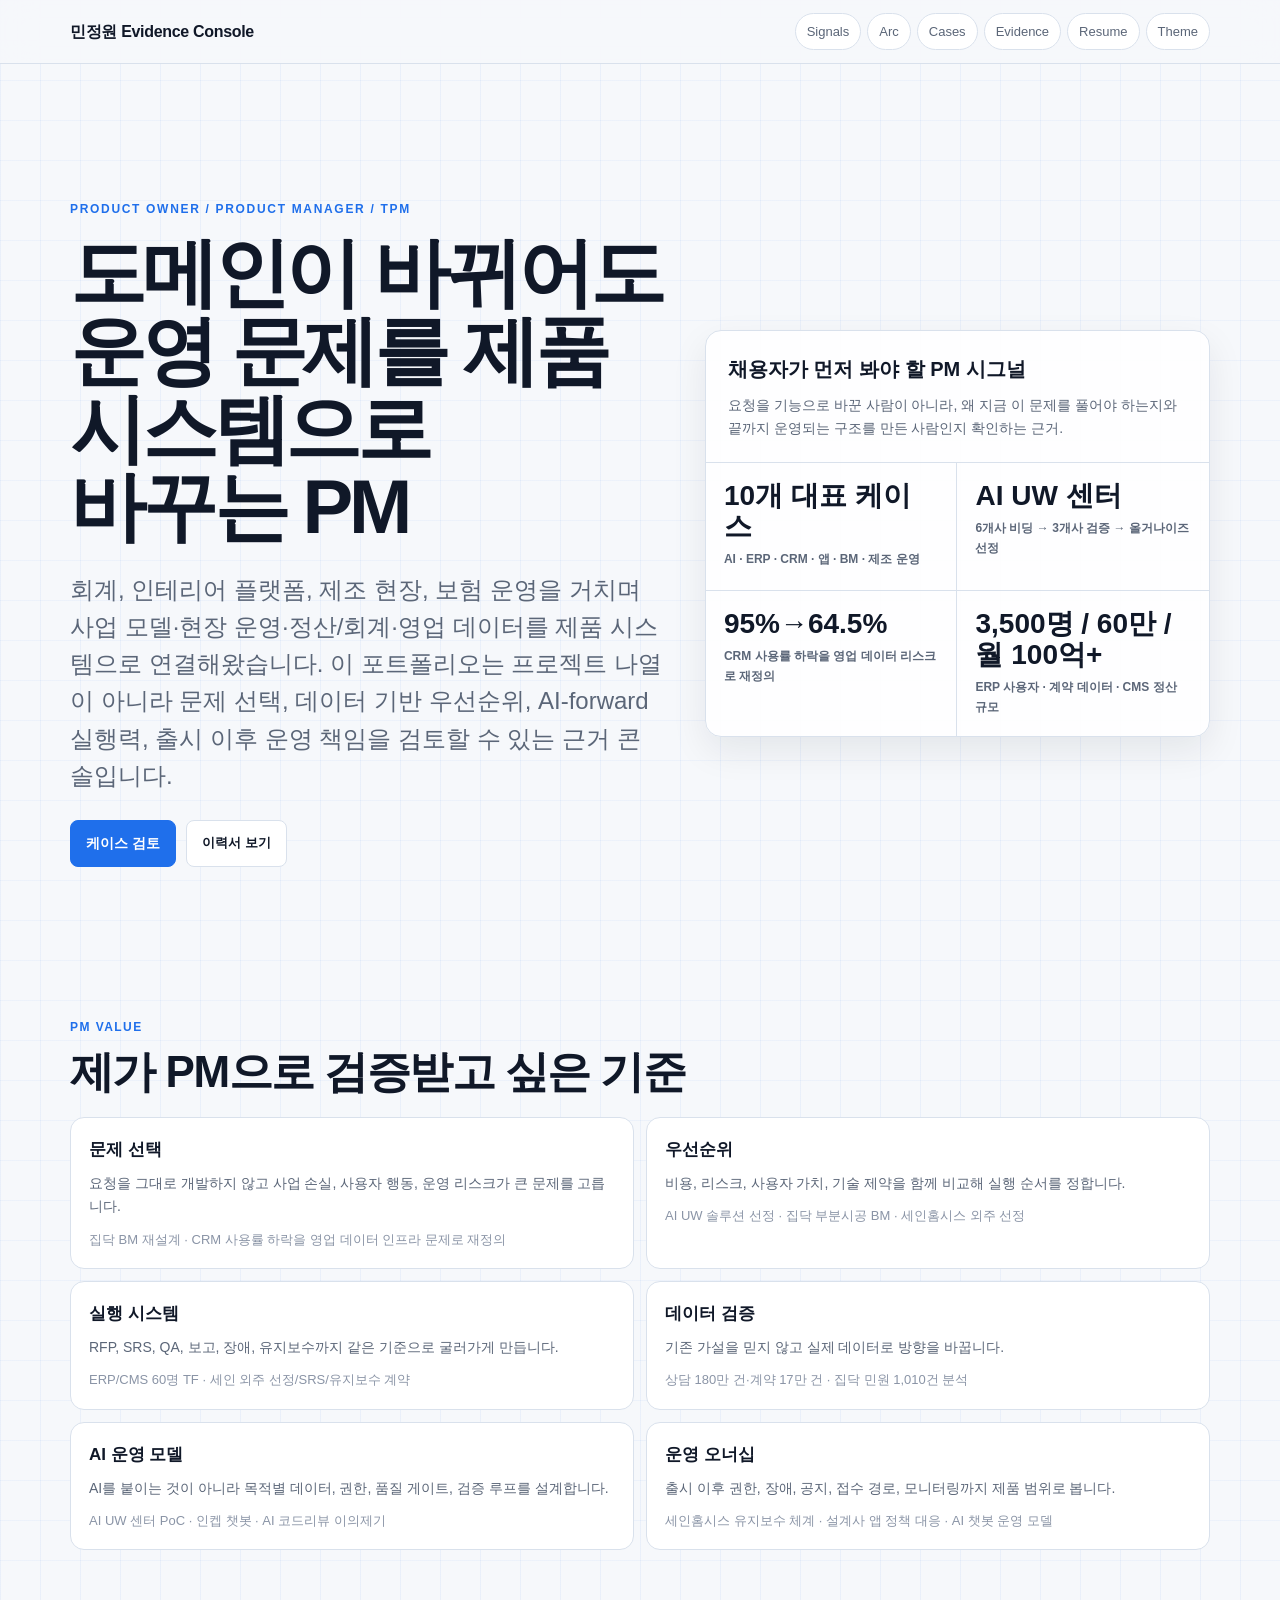
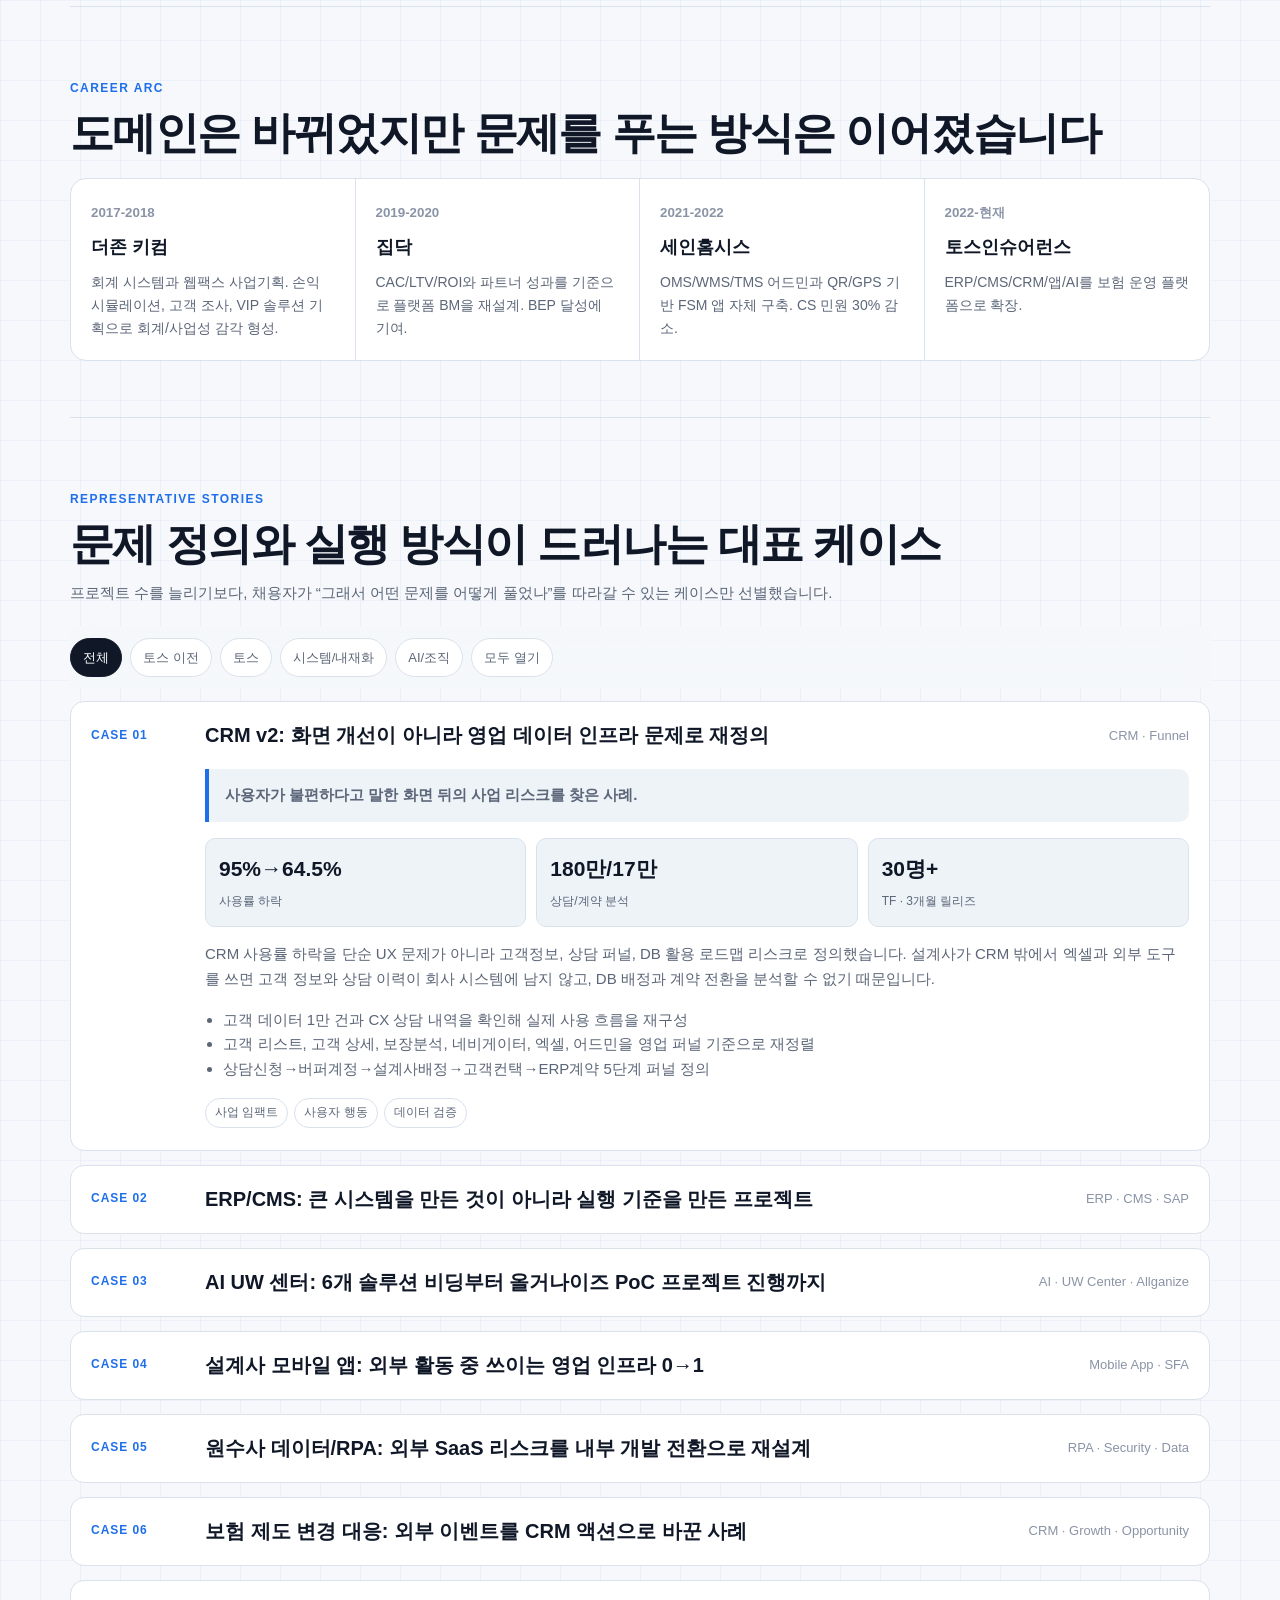
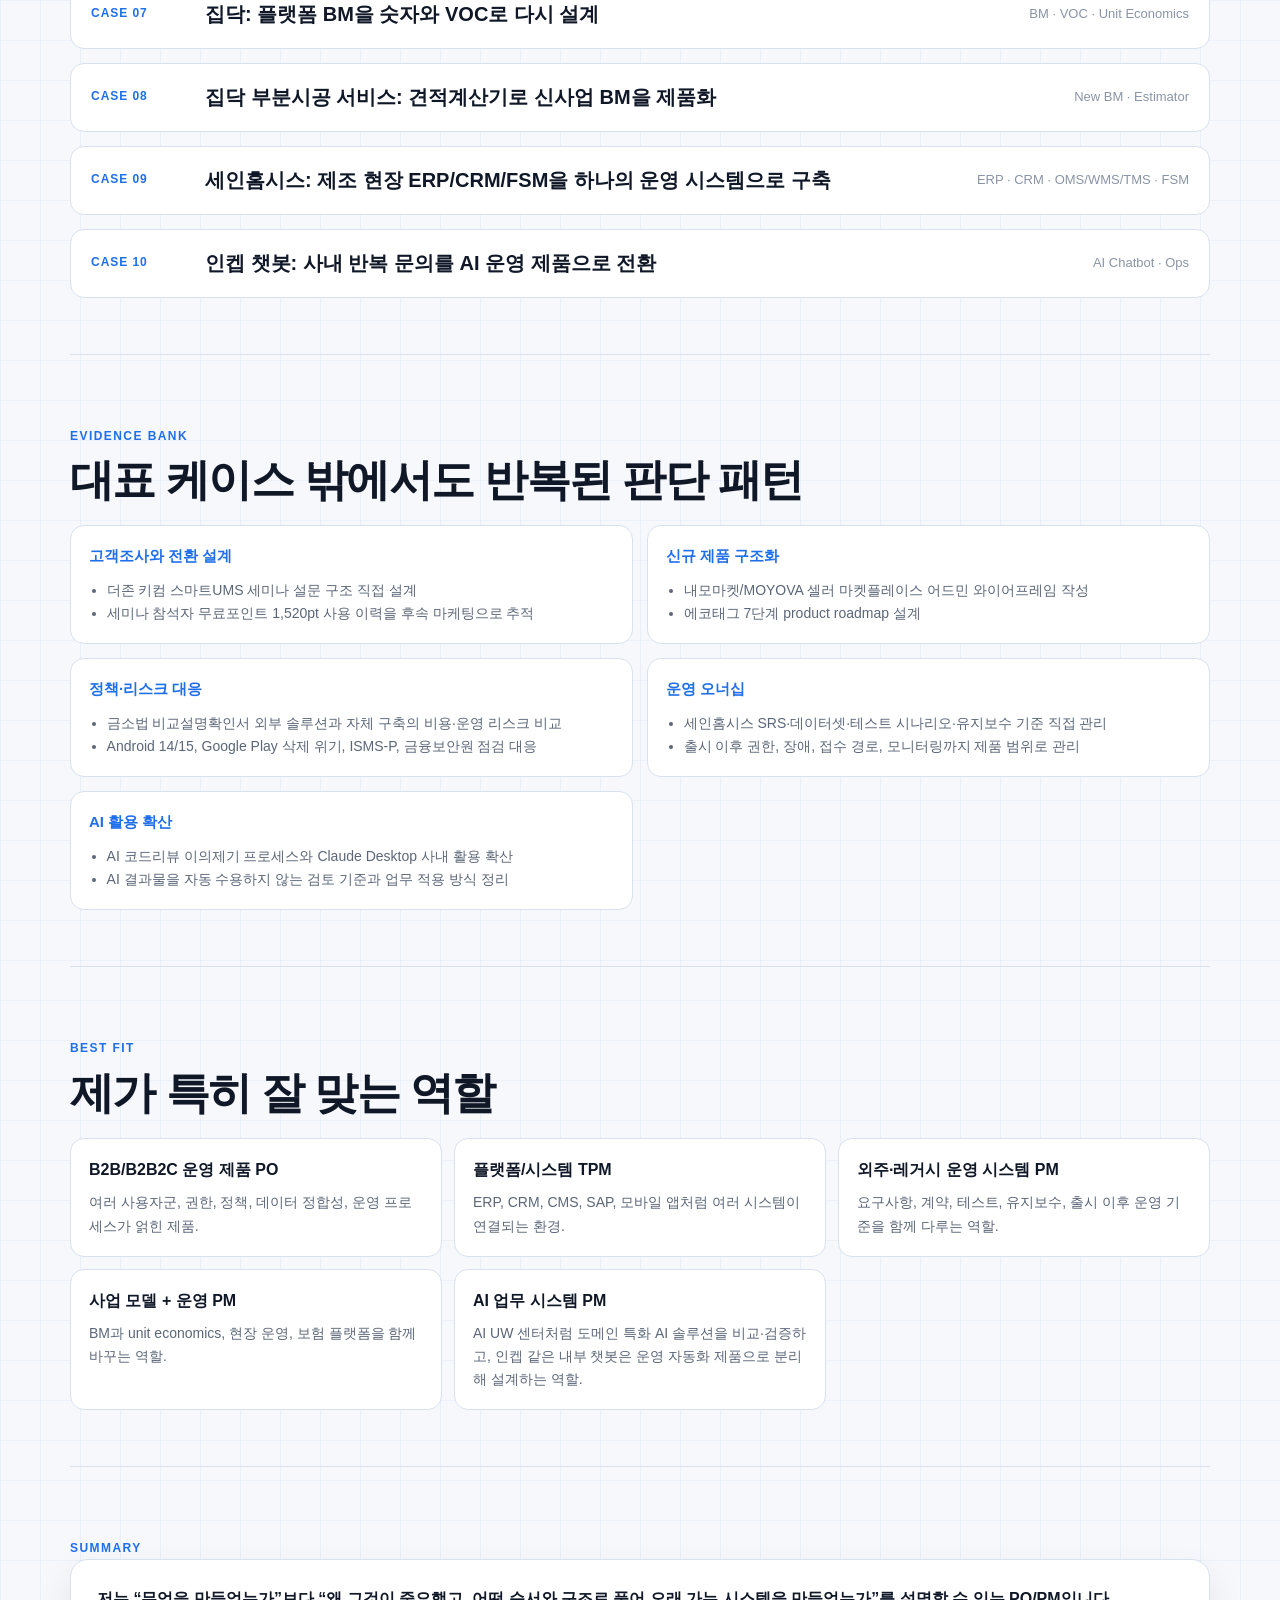
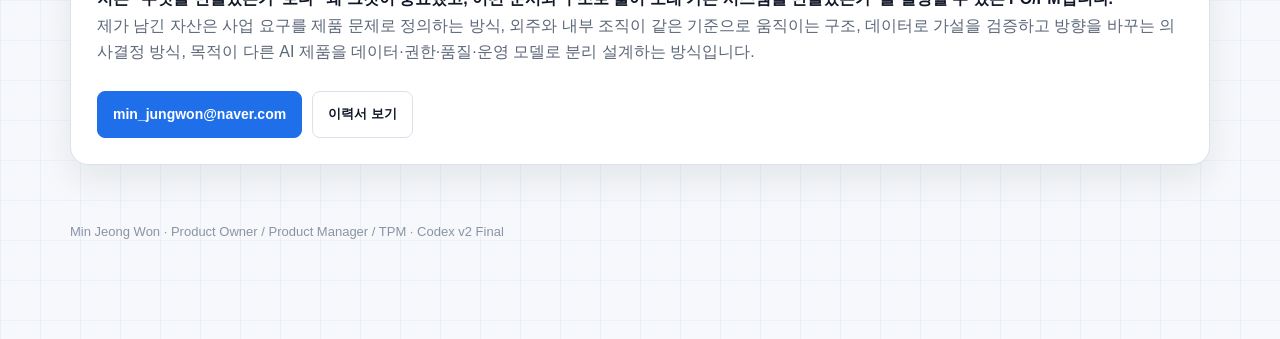
==== commit e7fc735b: "Clarify AI UW and Seinhomesys wording" ====
--- a/index.html
+++ b/index.html
@@ -397,11 +397,11 @@
         </div>
       </details>
       <details class="case" data-group="toss ai-org">
-        <summary><span class="case-num">CASE 03</span><h3>AI UW 센터: 6개 솔루션 비딩부터 올거나이즈 PoC 계약 직전까지</h3><span class="case-meta">AI · UW Center · Allganize</span></summary>
+        <summary><span class="case-num">CASE 03</span><h3>AI UW 센터: 6개 솔루션 비딩부터 올거나이즈 PoC 프로젝트 진행까지</h3><span class="case-meta">AI · UW Center · Allganize</span></summary>
         <div class="case-body">
           <p class="thesis">범용 AI가 아니라 보험 도메인 특화 판단 지원 제품을 검증한 사례입니다.</p>
-          <div class="metric-row"><div class="metric"><b>6개사</b><span>국내 AI 솔루션 컨택</span></div><div class="metric"><b>3개사</b><span>솔루션 체크</span></div><div class="metric"><b>5개월</b><span>비딩~계약 직전</span></div><div class="metric"><b>PoC</b><span>사용 조건·계약 구조 협의</span></div></div>
-          <ul><li>교육팀의 월 수백 건 UW 문의 수동 응대 문제를 AI UW 설계사 센터 프로젝트로 정의</li><li>국내 6개 AI 솔루션 컨택, 3개 솔루션 체크, 실무자 성능 검증 후 올거나이즈 최종 선정. 로민은 비교 후보 중 하나</li><li>약관·인수기준표·상품 FAQ, 보험사별·상품별 계층 구조, RDB + 벡터DB 기반 하이브리드 Agent, 가입 가능 여부 판단 정확도 80% 이상 기준 정리</li><li>PoC는 비개인정보 문서만 업로드하고 AWS US 리전 기본 환경에서 진행, 본계약 전환 시 AWS 서울 리전·싱글 테넌트·KMS·DLP 조건을 선결 조건으로 문서화</li><li>PoC 사용 조건, 용역 범위, 커스텀 개발 비용 별도 산정 여부를 분리해 검토하고 의사결정자가 볼 수 있게 정리</li></ul>
+          <div class="metric-row"><div class="metric"><b>6개사</b><span>국내 AI 솔루션 컨택</span></div><div class="metric"><b>3개사</b><span>솔루션 체크</span></div><div class="metric"><b>5개월</b><span>비딩~PoC 진행</span></div><div class="metric"><b>PoC</b><span>사용 조건·보안 기준 정리</span></div></div>
+          <ul><li>교육팀의 월 수백 건 UW 문의 수동 응대 문제를 AI UW 설계사 센터 프로젝트로 정의</li><li>국내 6개 AI 솔루션 컨택, 3개 솔루션 체크, 실무자 성능 검증 후 올거나이즈 최종 선정. 로민은 비교 후보 중 하나</li><li>약관·인수기준표·상품 FAQ, 보험사별·상품별 계층 구조, RDB + 벡터DB 기반 하이브리드 Agent, 가입 가능 여부 판단 정확도 80% 이상 기준 정리</li><li>PoC는 비개인정보 문서만 업로드하고 AWS US 리전 기본 환경에서 진행, 상용 전환 시 AWS 서울 리전·싱글 테넌트·KMS·DLP 조건을 선결 조건으로 문서화</li><li>PoC 사용 조건, 보안 기준, 커스텀 개발 범위를 분리해 검토하고 의사결정자가 볼 수 있게 정리</li></ul>
           <div class="tags"><span class="tag">AI 솔루션 비딩</span><span class="tag">하이브리드 Agent</span><span class="tag">보안 검수</span></div>
         </div>
       </details>
@@ -454,8 +454,8 @@
         <div class="case-body">
           <p class="thesis">본사, 공장, 전국 대리점, 설치기사, CS가 흩어져 처리하던 제조 운영을 백오피스 어드민과 FSM 앱으로 통합한 사례.</p>
           <div class="metric-row"><div class="metric"><b>OMS/WMS/TMS</b><span>어드민 기능</span></div><div class="metric"><b>30명+</b><span>TF 인원</span></div><div class="metric"><b>QR/GPS/서명</b><span>현장 앱 흐름</span></div><div class="metric"><b>-30%</b><span>CS 민원 감소</span></div></div>
-          <ul><li>수기·엑셀로 흩어진 고객, 민원, 재고, 수불, 발주, 설치/AS 데이터를 자체 어드민 시스템으로 통합</li><li>본사·공장·전국 대리점의 주문/재고/배송 흐름을 OMS, WMS, TMS 관점으로 구조화해 자산 가시화 기반 마련</li><li>현장 설치기사 앱은 예약→배정→방문→설치/수리→완료 퍼널로 설계하고 QR/GPS/서명/알림톡 흐름을 연결</li><li>17개 평가항목으로 외주사를 선정하고 SRS, 데이터셋, 마이그레이션 양식, 테스트 시나리오를 직접 작성</li></ul>
-          <div class="tags"><span class="tag">제조 운영 어드민</span><span class="tag">FSM 앱</span><span class="tag">외주 거버넌스</span></div>
+          <ul><li>수기·엑셀로 흩어진 고객, 민원, 재고, 수불, 발주, 설치/AS 데이터를 자체 어드민 시스템으로 통합</li><li>본사·공장·전국 대리점의 주문/재고/배송 흐름을 OMS, WMS, TMS 관점으로 구조화해 자산 가시화 기반 마련</li><li>현장 설치기사 앱은 예약→배정→방문→설치/수리→완료 퍼널로 설계하고 QR/GPS/서명/알림톡 흐름을 연결</li><li>SRS, 데이터셋, 마이그레이션 양식, 테스트 시나리오를 직접 작성해 제조 운영 시스템의 산출물 기준을 구체화</li></ul>
+          <div class="tags"><span class="tag">제조 운영 어드민</span><span class="tag">FSM 앱</span><span class="tag">SRS·테스트</span></div>
         </div>
       </details>
       <details class="case" data-group="toss ai-org">
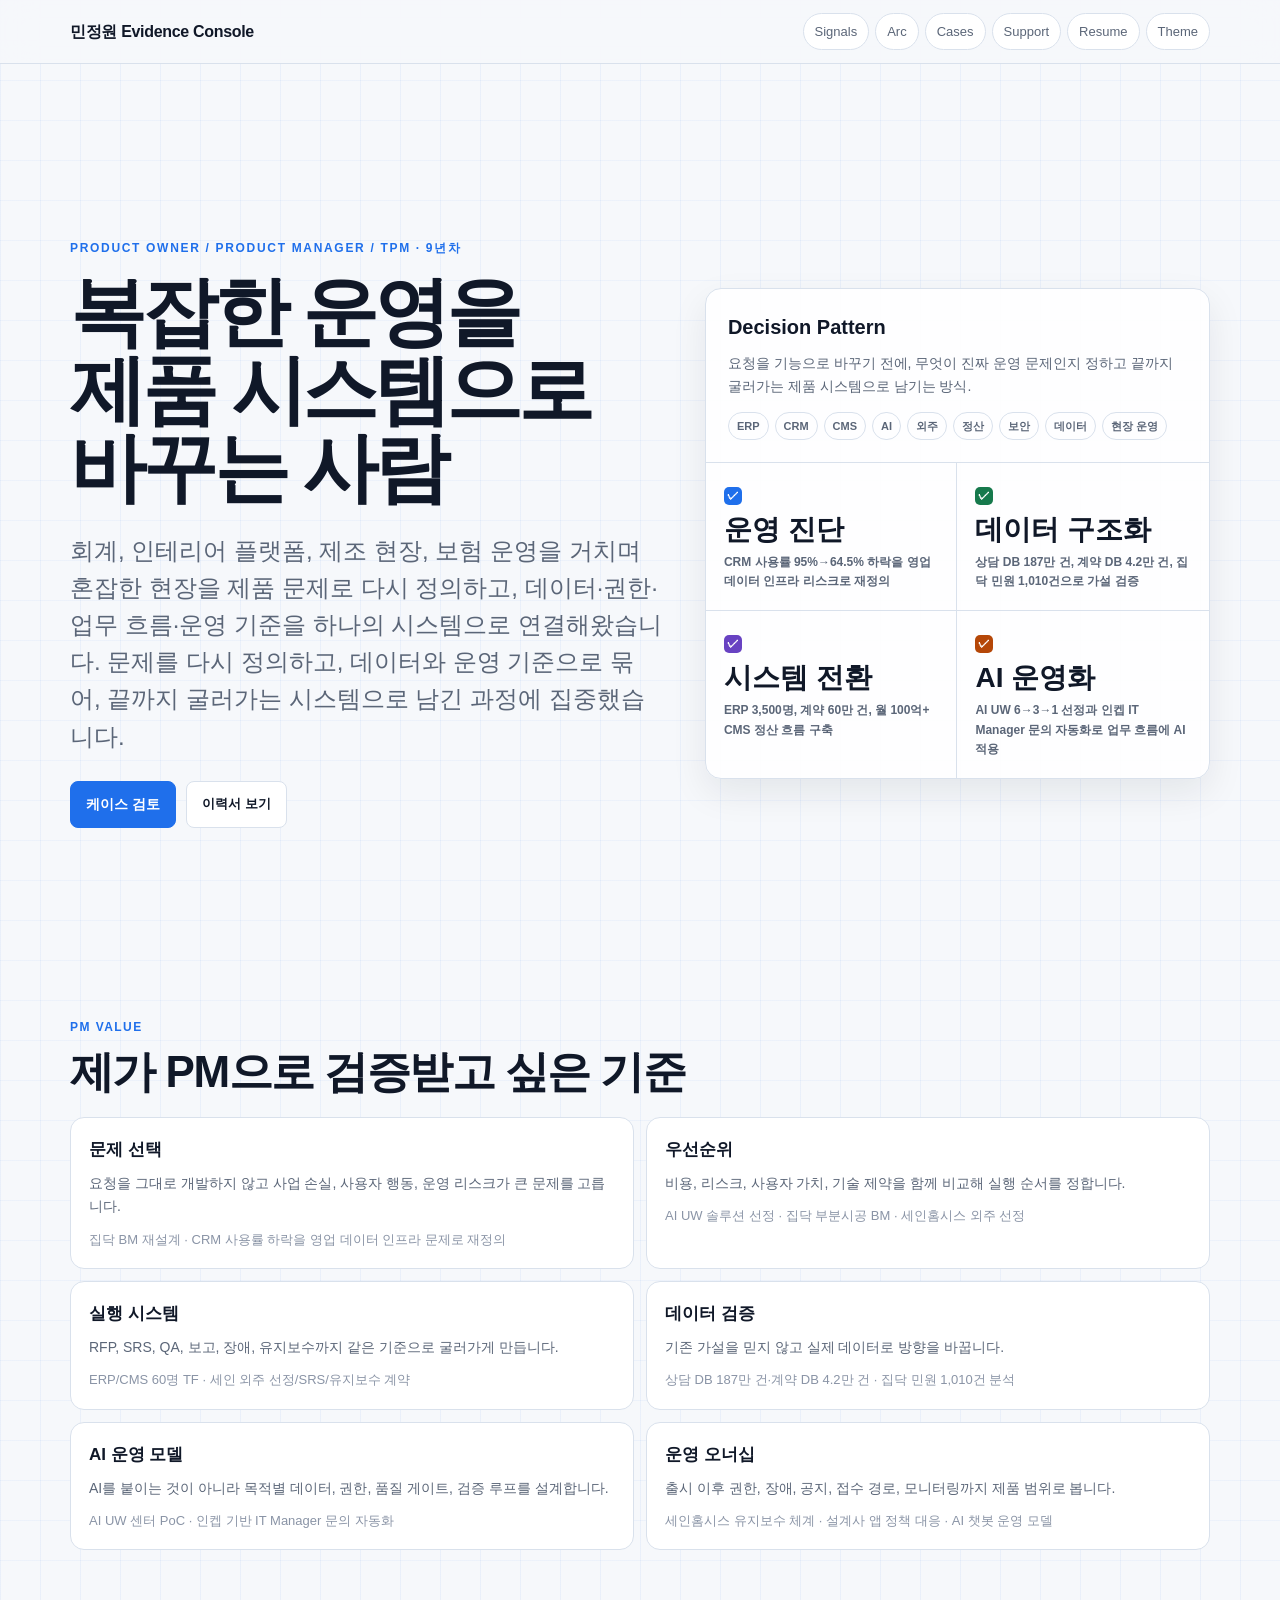
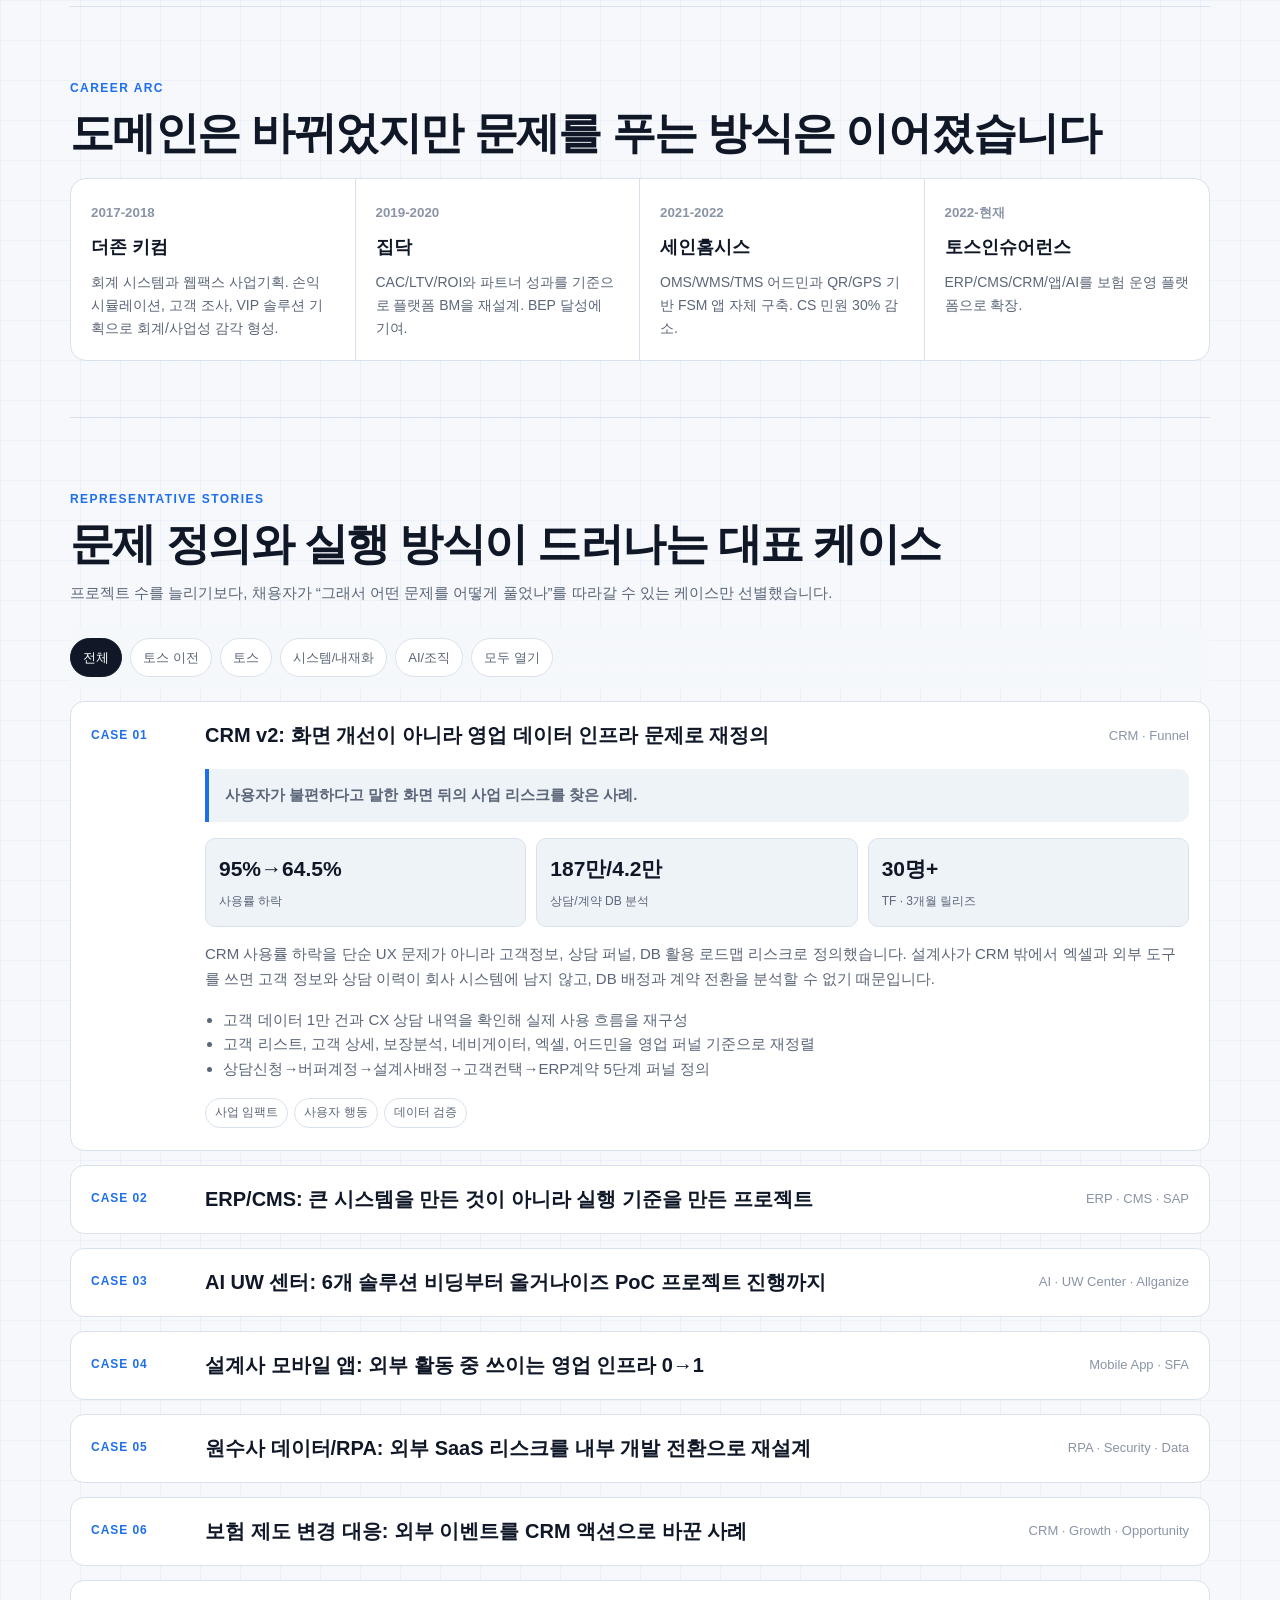
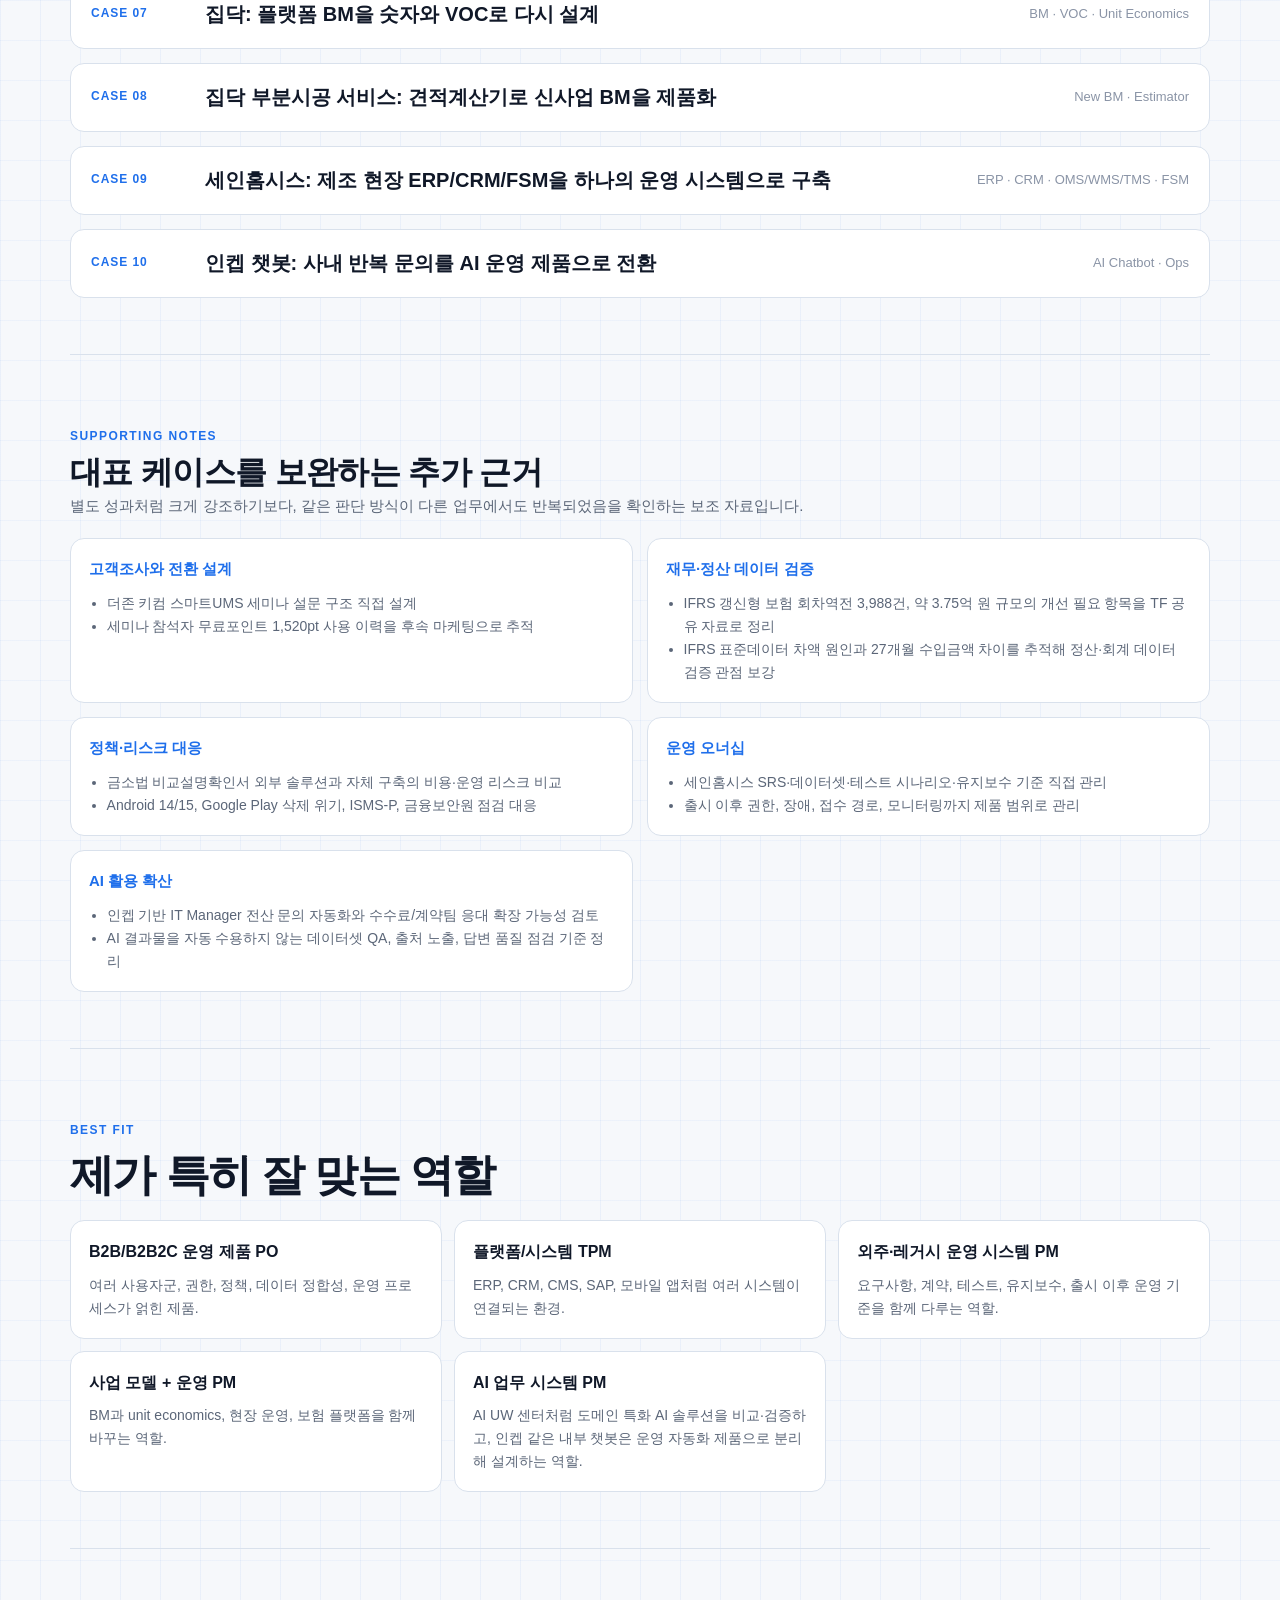
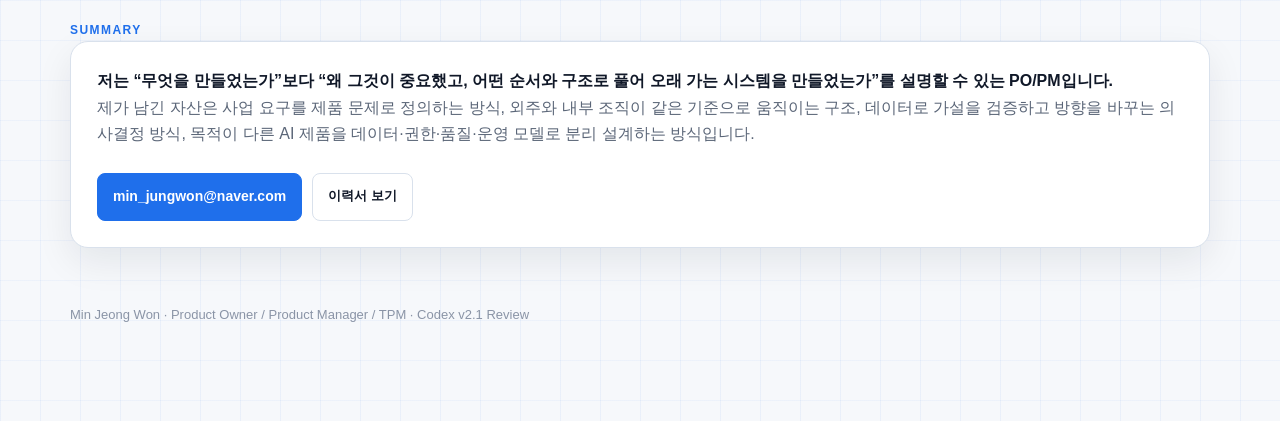
==== commit ead04f70: "Update Codex portfolio and resume" ====
--- a/index.html
+++ b/index.html
@@ -163,6 +163,24 @@
 .signal:nth-last-child(-n+2) { border-bottom: 0; }
 .signal strong { display: block; font-size: 28px; line-height: 1.1; }
 .signal span { display: block; margin-top: 7px; color: var(--muted); font-size: 12px; font-weight: 700; }
+.signal .check {
+  display: inline-flex;
+  align-items: center;
+  justify-content: center;
+  width: 18px;
+  height: 18px;
+  margin: 0 0 10px;
+  border-radius: 5px;
+  background: var(--blue);
+  color: #fff;
+  font-size: 12px;
+  font-weight: 900;
+}
+.signal:nth-child(2) .check { background: var(--green); }
+.signal:nth-child(3) .check { background: var(--violet); }
+.signal:nth-child(4) .check { background: var(--red); }
+.keywords { display: flex; flex-wrap: wrap; gap: 6px; margin-top: 14px; }
+.keyword { padding: 4px 8px; border: 1px solid var(--line); border-radius: 999px; color: var(--muted); font-size: 11px; font-weight: 800; }
 .section {
   padding: 72px 0 0;
   scroll-margin-top: 82px;
@@ -170,6 +188,7 @@
 .section + .section { margin-top: 56px; border-top: 1px solid var(--line); }
 .section-label { color: var(--blue); font-size: 12px; font-weight: 900; letter-spacing: .12em; text-transform: uppercase; }
 .section-title { margin: 8px 0 20px; font-size: clamp(28px, 4vw, 44px); line-height: 1.16; letter-spacing: -.035em; }
+.section-title.is-supporting { font-size: clamp(22px, 3vw, 32px); letter-spacing: -.02em; margin-bottom: 10px; }
 .section-copy { max-width: 780px; margin: -8px 0 20px; color: var(--muted); font-size: 15px; }
 .summary-grid {
   display: grid;
@@ -307,7 +326,7 @@
       <a href="#criteria">Signals</a>
       <a href="#arc">Arc</a>
       <a href="#cases">Cases</a>
-      <a href="#evidence">Evidence</a>
+      <a href="#evidence">Support</a>
       <a href="./resume/">Resume</a>
       <button type="button" id="themeToggle">Theme</button>
     </nav>
@@ -317,9 +336,9 @@
 <main class="wrap">
   <section class="hero" id="top">
     <div>
-      <p class="eyebrow">Product Owner / Product Manager / TPM</p>
-      <h1>도메인이 바뀌어도<br>운영 문제를 제품 시스템으로<br>바꾸는 PM</h1>
-      <p class="lead">회계, 인테리어 플랫폼, 제조 현장, 보험 운영을 거치며 사업 모델·현장 운영·정산/회계·영업 데이터를 제품 시스템으로 연결해왔습니다. 이 포트폴리오는 프로젝트 나열이 아니라 문제 선택, 데이터 기반 우선순위, AI-forward 실행력, 출시 이후 운영 책임을 검토할 수 있는 근거 콘솔입니다.</p>
+      <p class="eyebrow">Product Owner / Product Manager / TPM · 9년차</p>
+      <h1>복잡한 운영을<br>제품 시스템으로<br>바꾸는 사람</h1>
+      <p class="lead">회계, 인테리어 플랫폼, 제조 현장, 보험 운영을 거치며 혼잡한 현장을 제품 문제로 다시 정의하고, 데이터·권한·업무 흐름·운영 기준을 하나의 시스템으로 연결해왔습니다. 문제를 다시 정의하고, 데이터와 운영 기준으로 묶어, 끝까지 굴러가는 시스템으로 남긴 과정에 집중했습니다.</p>
       <div class="hero-actions">
         <a class="primary" href="#cases">케이스 검토</a>
         <a class="ghost" href="./resume/">이력서 보기</a>
@@ -327,14 +346,17 @@
     </div>
     <aside class="signal-board" aria-label="Portfolio quick signals">
       <div class="board-head">
-        <h2>채용자가 먼저 봐야 할 PM 시그널</h2>
-        <p>요청을 기능으로 바꾼 사람이 아니라, 왜 지금 이 문제를 풀어야 하는지와 끝까지 운영되는 구조를 만든 사람인지 확인하는 근거.</p>
+        <h2>Decision Pattern</h2>
+        <p>요청을 기능으로 바꾸기 전에, 무엇이 진짜 운영 문제인지 정하고 끝까지 굴러가는 제품 시스템으로 남기는 방식.</p>
+        <div class="keywords" aria-label="Impact keywords">
+          <span class="keyword">ERP</span><span class="keyword">CRM</span><span class="keyword">CMS</span><span class="keyword">AI</span><span class="keyword">외주</span><span class="keyword">정산</span><span class="keyword">보안</span><span class="keyword">데이터</span><span class="keyword">현장 운영</span>
+        </div>
       </div>
       <div class="signals">
-        <div class="signal"><strong>10개 대표 케이스</strong><span>AI · ERP · CRM · 앱 · BM · 제조 운영</span></div>
-        <div class="signal"><strong>AI UW 센터</strong><span>6개사 비딩 → 3개사 검증 → 올거나이즈 선정</span></div>
-        <div class="signal"><strong>95%→64.5%</strong><span>CRM 사용률 하락을 영업 데이터 리스크로 재정의</span></div>
-        <div class="signal"><strong>3,500명 / 60만 / 월 100억+</strong><span>ERP 사용자 · 계약 데이터 · CMS 정산 규모</span></div>
+        <div class="signal"><span class="check">✓</span><strong>운영 진단</strong><span>CRM 사용률 95%→64.5% 하락을 영업 데이터 인프라 리스크로 재정의</span></div>
+        <div class="signal"><span class="check">✓</span><strong>데이터 구조화</strong><span>상담 DB 187만 건, 계약 DB 4.2만 건, 집닥 민원 1,010건으로 가설 검증</span></div>
+        <div class="signal"><span class="check">✓</span><strong>시스템 전환</strong><span>ERP 3,500명, 계약 60만 건, 월 100억+ CMS 정산 흐름 구축</span></div>
+        <div class="signal"><span class="check">✓</span><strong>AI 운영화</strong><span>AI UW 6→3→1 선정과 인켑 IT Manager 문의 자동화로 업무 흐름에 AI 적용</span></div>
       </div>
     </aside>
   </section>
@@ -346,8 +368,8 @@
       <article class="criterion"><h3>문제 선택</h3><p>요청을 그대로 개발하지 않고 사업 손실, 사용자 행동, 운영 리스크가 큰 문제를 고릅니다.</p><em>집닥 BM 재설계 · CRM 사용률 하락을 영업 데이터 인프라 문제로 재정의</em></article>
       <article class="criterion"><h3>우선순위</h3><p>비용, 리스크, 사용자 가치, 기술 제약을 함께 비교해 실행 순서를 정합니다.</p><em>AI UW 솔루션 선정 · 집닥 부분시공 BM · 세인홈시스 외주 선정</em></article>
       <article class="criterion"><h3>실행 시스템</h3><p>RFP, SRS, QA, 보고, 장애, 유지보수까지 같은 기준으로 굴러가게 만듭니다.</p><em>ERP/CMS 60명 TF · 세인 외주 선정/SRS/유지보수 계약</em></article>
-      <article class="criterion"><h3>데이터 검증</h3><p>기존 가설을 믿지 않고 실제 데이터로 방향을 바꿉니다.</p><em>상담 180만 건·계약 17만 건 · 집닥 민원 1,010건 분석</em></article>
-      <article class="criterion"><h3>AI 운영 모델</h3><p>AI를 붙이는 것이 아니라 목적별 데이터, 권한, 품질 게이트, 검증 루프를 설계합니다.</p><em>AI UW 센터 PoC · 인켑 챗봇 · AI 코드리뷰 이의제기</em></article>
+      <article class="criterion"><h3>데이터 검증</h3><p>기존 가설을 믿지 않고 실제 데이터로 방향을 바꿉니다.</p><em>상담 DB 187만 건·계약 DB 4.2만 건 · 집닥 민원 1,010건 분석</em></article>
+      <article class="criterion"><h3>AI 운영 모델</h3><p>AI를 붙이는 것이 아니라 목적별 데이터, 권한, 품질 게이트, 검증 루프를 설계합니다.</p><em>AI UW 센터 PoC · 인켑 기반 IT Manager 문의 자동화</em></article>
       <article class="criterion"><h3>운영 오너십</h3><p>출시 이후 권한, 장애, 공지, 접수 경로, 모니터링까지 제품 범위로 봅니다.</p><em>세인홈시스 유지보수 체계 · 설계사 앱 정책 대응 · AI 챗봇 운영 모델</em></article>
     </div>
   </section>
@@ -380,7 +402,7 @@
         <summary><span class="case-num">CASE 01</span><h3>CRM v2: 화면 개선이 아니라 영업 데이터 인프라 문제로 재정의</h3><span class="case-meta">CRM · Funnel</span></summary>
         <div class="case-body">
           <p class="thesis">사용자가 불편하다고 말한 화면 뒤의 사업 리스크를 찾은 사례.</p>
-          <div class="metric-row"><div class="metric"><b>95%→64.5%</b><span>사용률 하락</span></div><div class="metric"><b>180만/17만</b><span>상담/계약 분석</span></div><div class="metric"><b>30명+</b><span>TF · 3개월 릴리즈</span></div></div>
+          <div class="metric-row"><div class="metric"><b>95%→64.5%</b><span>사용률 하락</span></div><div class="metric"><b>187만/4.2만</b><span>상담/계약 DB 분석</span></div><div class="metric"><b>30명+</b><span>TF · 3개월 릴리즈</span></div></div>
           <p>CRM 사용률 하락을 단순 UX 문제가 아니라 고객정보, 상담 퍼널, DB 활용 로드맵 리스크로 정의했습니다. 설계사가 CRM 밖에서 엑셀과 외부 도구를 쓰면 고객 정보와 상담 이력이 회사 시스템에 남지 않고, DB 배정과 계약 전환을 분석할 수 없기 때문입니다.</p>
           <ul><li>고객 데이터 1만 건과 CX 상담 내역을 확인해 실제 사용 흐름을 재구성</li><li>고객 리스트, 고객 상세, 보장분석, 네비게이터, 엑셀, 어드민을 영업 퍼널 기준으로 재정렬</li><li>상담신청→버퍼계정→설계사배정→고객컨택→ERP계약 5단계 퍼널 정의</li></ul>
           <div class="tags"><span class="tag">사업 임팩트</span><span class="tag">사용자 행동</span><span class="tag">데이터 검증</span></div>
@@ -463,7 +485,7 @@
         <div class="case-body">
           <p class="thesis">AI 챗봇을 단순 도구 도입이 아니라 데이터셋, 프롬프트, 권한, 운영 품질이 있는 제품으로 본 사례.</p>
           <div class="metric-row"><div class="metric"><b>0→1</b><span>사내 AI 챗봇 도입</span></div><div class="metric"><b>Slack→Web</b><span>사용 채널 확장</span></div><div class="metric"><b>전사</b><span>AI 활용 확산</span></div></div>
-          <ul><li>인켑 벤더 탐색, 비용·보안 검토, 데모 생성, Slack 연동, 자동 학습 구조 검토까지 직접 리드</li><li>온보딩 자료와 IT 헬프 응대 내역을 결합해 학습 데이터셋을 만들고 오답 케이스를 직접 수정</li><li>봇 응답 카테고리, 출처 노출, 관리자 권한, 구 계정 정리, 웹 버전 확장까지 운영 품질 관리</li><li>Claude Desktop 발표와 AI 코드리뷰 이의제기 프로세스로 AI 결과물을 자동 수용하지 않는 품질 게이트 확산</li></ul>
+          <ul><li>인켑 벤더 탐색, 비용·보안 검토, 데모 생성, Slack 연동, 자동 학습 구조 검토까지 직접 리드</li><li>IT Manager 응대 자료와 전산 문의 내역을 결합해 학습 데이터셋을 만들고 오답 케이스를 직접 수정</li><li>봇 응답 카테고리, 출처 노출, 관리자 권한, 구 계정 정리, 웹 버전 확장 검토까지 운영 품질 관리</li><li>수수료/계약팀 응대 확장 가능성을 검토하고, AI 결과물을 자동 수용하지 않는 데이터셋 QA와 답변 품질 점검 기준을 정리</li></ul>
           <div class="tags"><span class="tag">AI Product Ops</span><span class="tag">데이터셋 QA</span><span class="tag">품질 게이트</span></div>
         </div>
       </details>
@@ -471,14 +493,15 @@
   </section>
 
   <section class="section" id="evidence">
-    <div class="section-label">Evidence Bank</div>
-    <h2 class="section-title">대표 케이스 밖에서도 반복된 판단 패턴</h2>
+    <div class="section-label">Supporting Notes</div>
+    <h2 class="section-title is-supporting">대표 케이스를 보완하는 추가 근거</h2>
+    <p class="section-copy">별도 성과처럼 크게 강조하기보다, 같은 판단 방식이 다른 업무에서도 반복되었음을 확인하는 보조 자료입니다.</p>
     <div class="evidence-grid">
       <article class="evidence"><h3>고객조사와 전환 설계</h3><ul><li>더존 키컴 스마트UMS 세미나 설문 구조 직접 설계</li><li>세미나 참석자 무료포인트 1,520pt 사용 이력을 후속 마케팅으로 추적</li></ul></article>
-      <article class="evidence"><h3>신규 제품 구조화</h3><ul><li>내모마켓/MOYOVA 셀러 마켓플레이스 어드민 와이어프레임 작성</li><li>에코태그 7단계 product roadmap 설계</li></ul></article>
+      <article class="evidence"><h3>재무·정산 데이터 검증</h3><ul><li>IFRS 갱신형 보험 회차역전 3,988건, 약 3.75억 원 규모의 개선 필요 항목을 TF 공유 자료로 정리</li><li>IFRS 표준데이터 차액 원인과 27개월 수입금액 차이를 추적해 정산·회계 데이터 검증 관점 보강</li></ul></article>
       <article class="evidence"><h3>정책·리스크 대응</h3><ul><li>금소법 비교설명확인서 외부 솔루션과 자체 구축의 비용·운영 리스크 비교</li><li>Android 14/15, Google Play 삭제 위기, ISMS-P, 금융보안원 점검 대응</li></ul></article>
       <article class="evidence"><h3>운영 오너십</h3><ul><li>세인홈시스 SRS·데이터셋·테스트 시나리오·유지보수 기준 직접 관리</li><li>출시 이후 권한, 장애, 접수 경로, 모니터링까지 제품 범위로 관리</li></ul></article>
-      <article class="evidence"><h3>AI 활용 확산</h3><ul><li>AI 코드리뷰 이의제기 프로세스와 Claude Desktop 사내 활용 확산</li><li>AI 결과물을 자동 수용하지 않는 검토 기준과 업무 적용 방식 정리</li></ul></article>
+      <article class="evidence"><h3>AI 활용 확산</h3><ul><li>인켑 기반 IT Manager 전산 문의 자동화와 수수료/계약팀 응대 확장 가능성 검토</li><li>AI 결과물을 자동 수용하지 않는 데이터셋 QA, 출처 노출, 답변 품질 점검 기준 정리</li></ul></article>
     </div>
   </section>
 
@@ -502,7 +525,7 @@
     </div>
   </section>
 
-  <footer>Min Jeong Won · Product Owner / Product Manager / TPM · Codex v2 Final</footer>
+  <footer>Min Jeong Won · Product Owner / Product Manager / TPM · Codex v2.1 Review</footer>
 </main>
 
 <script>
